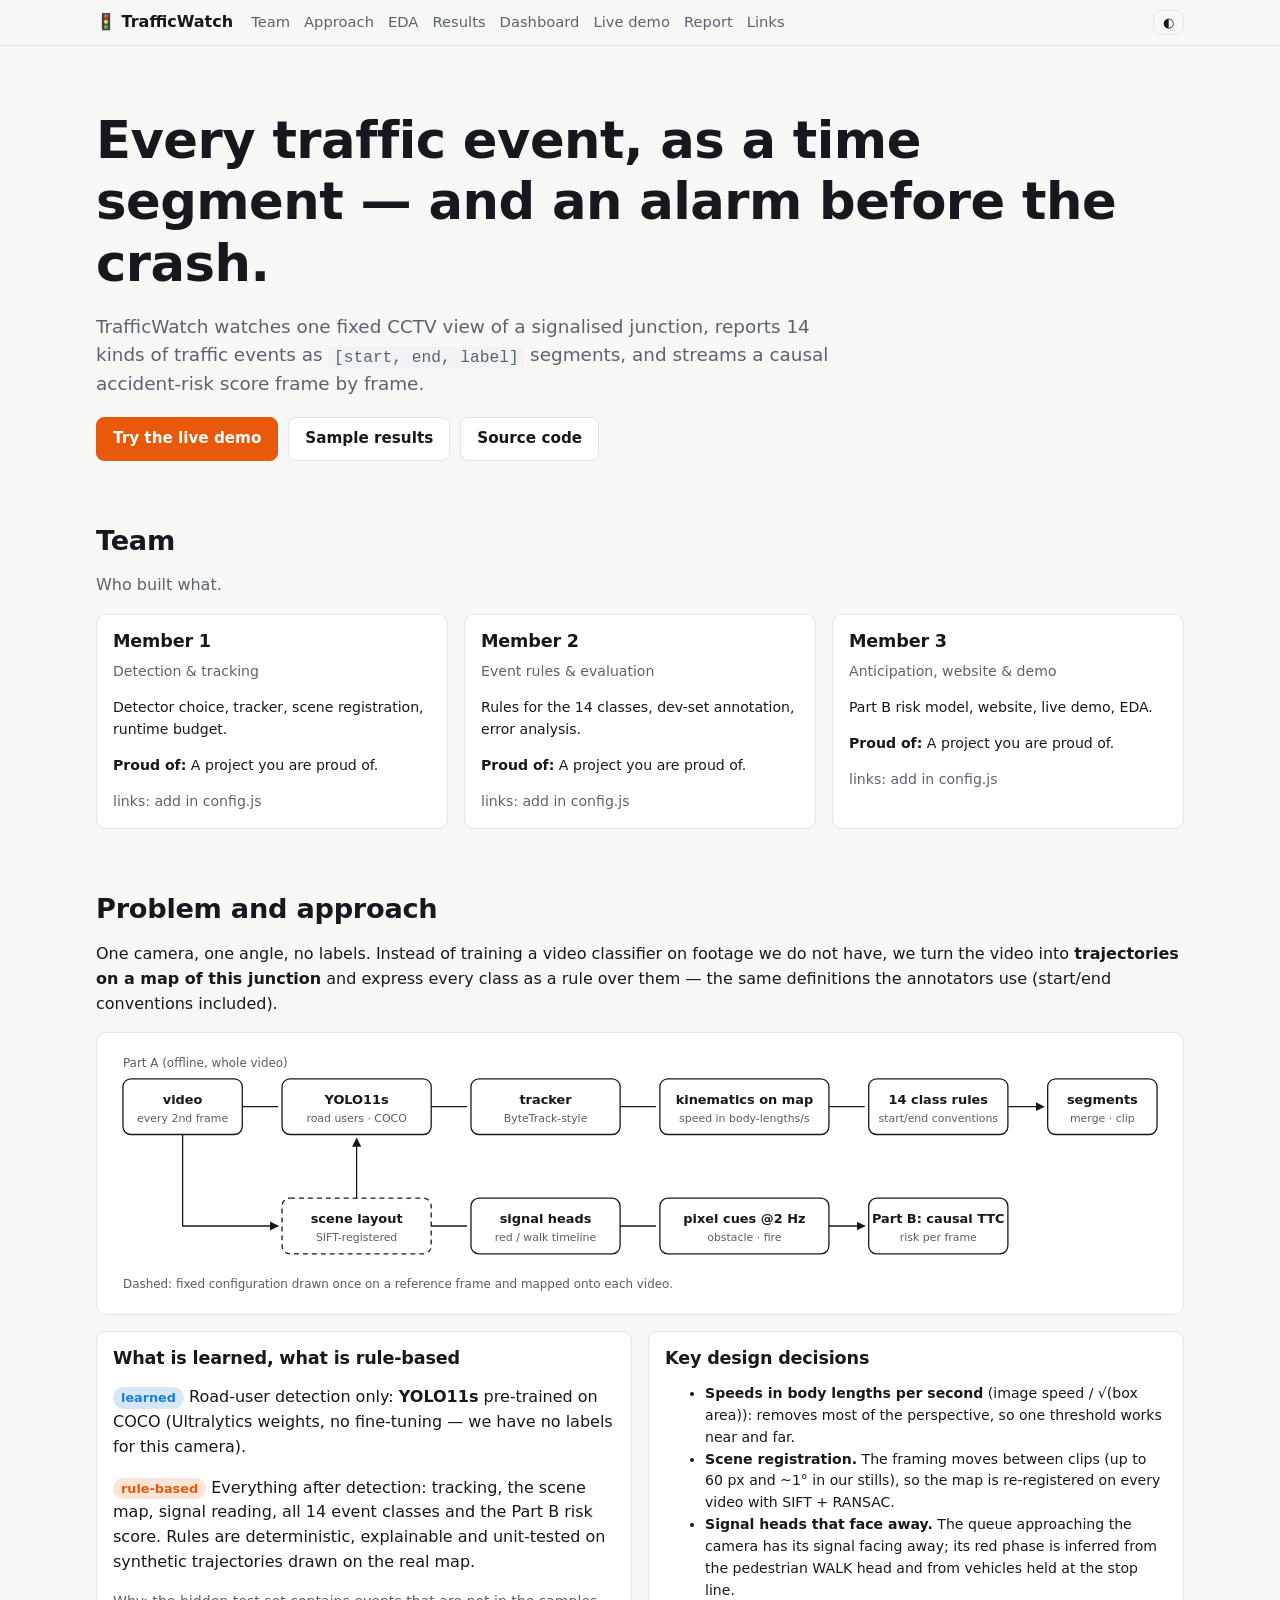
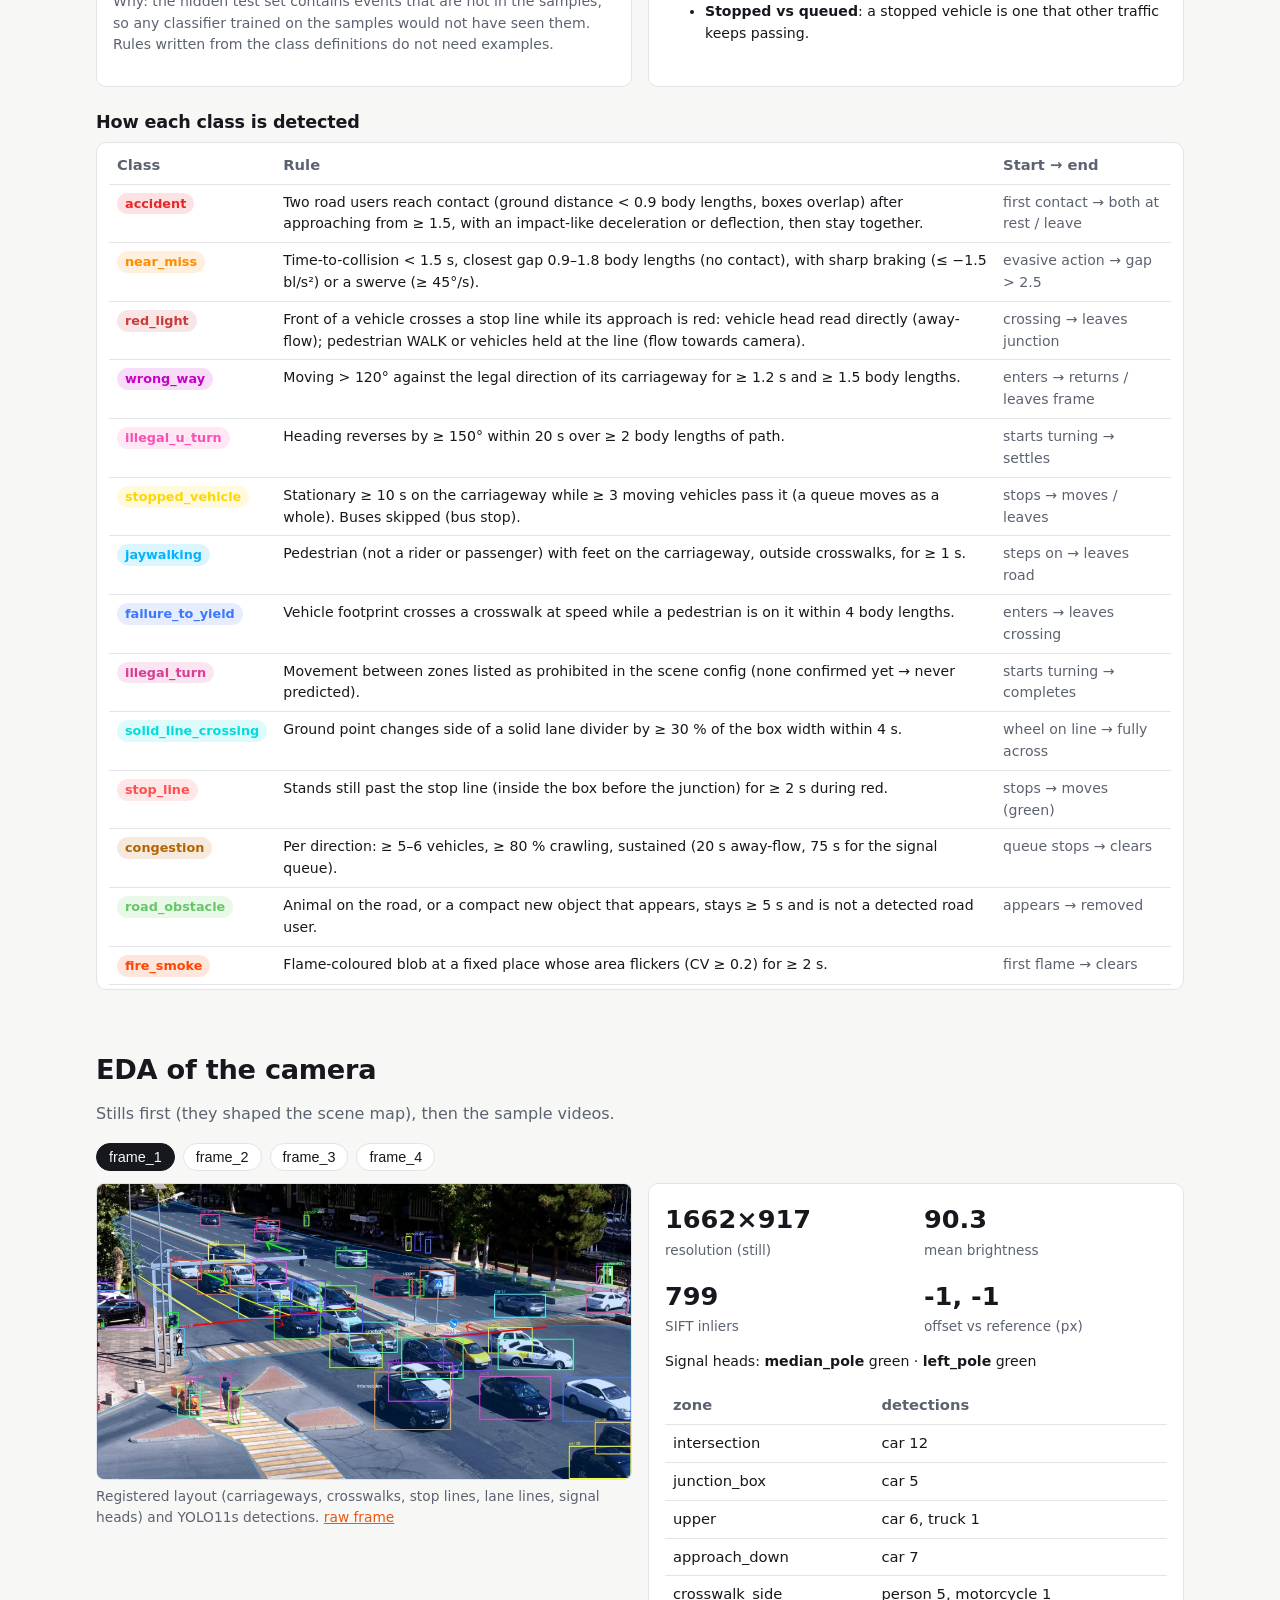
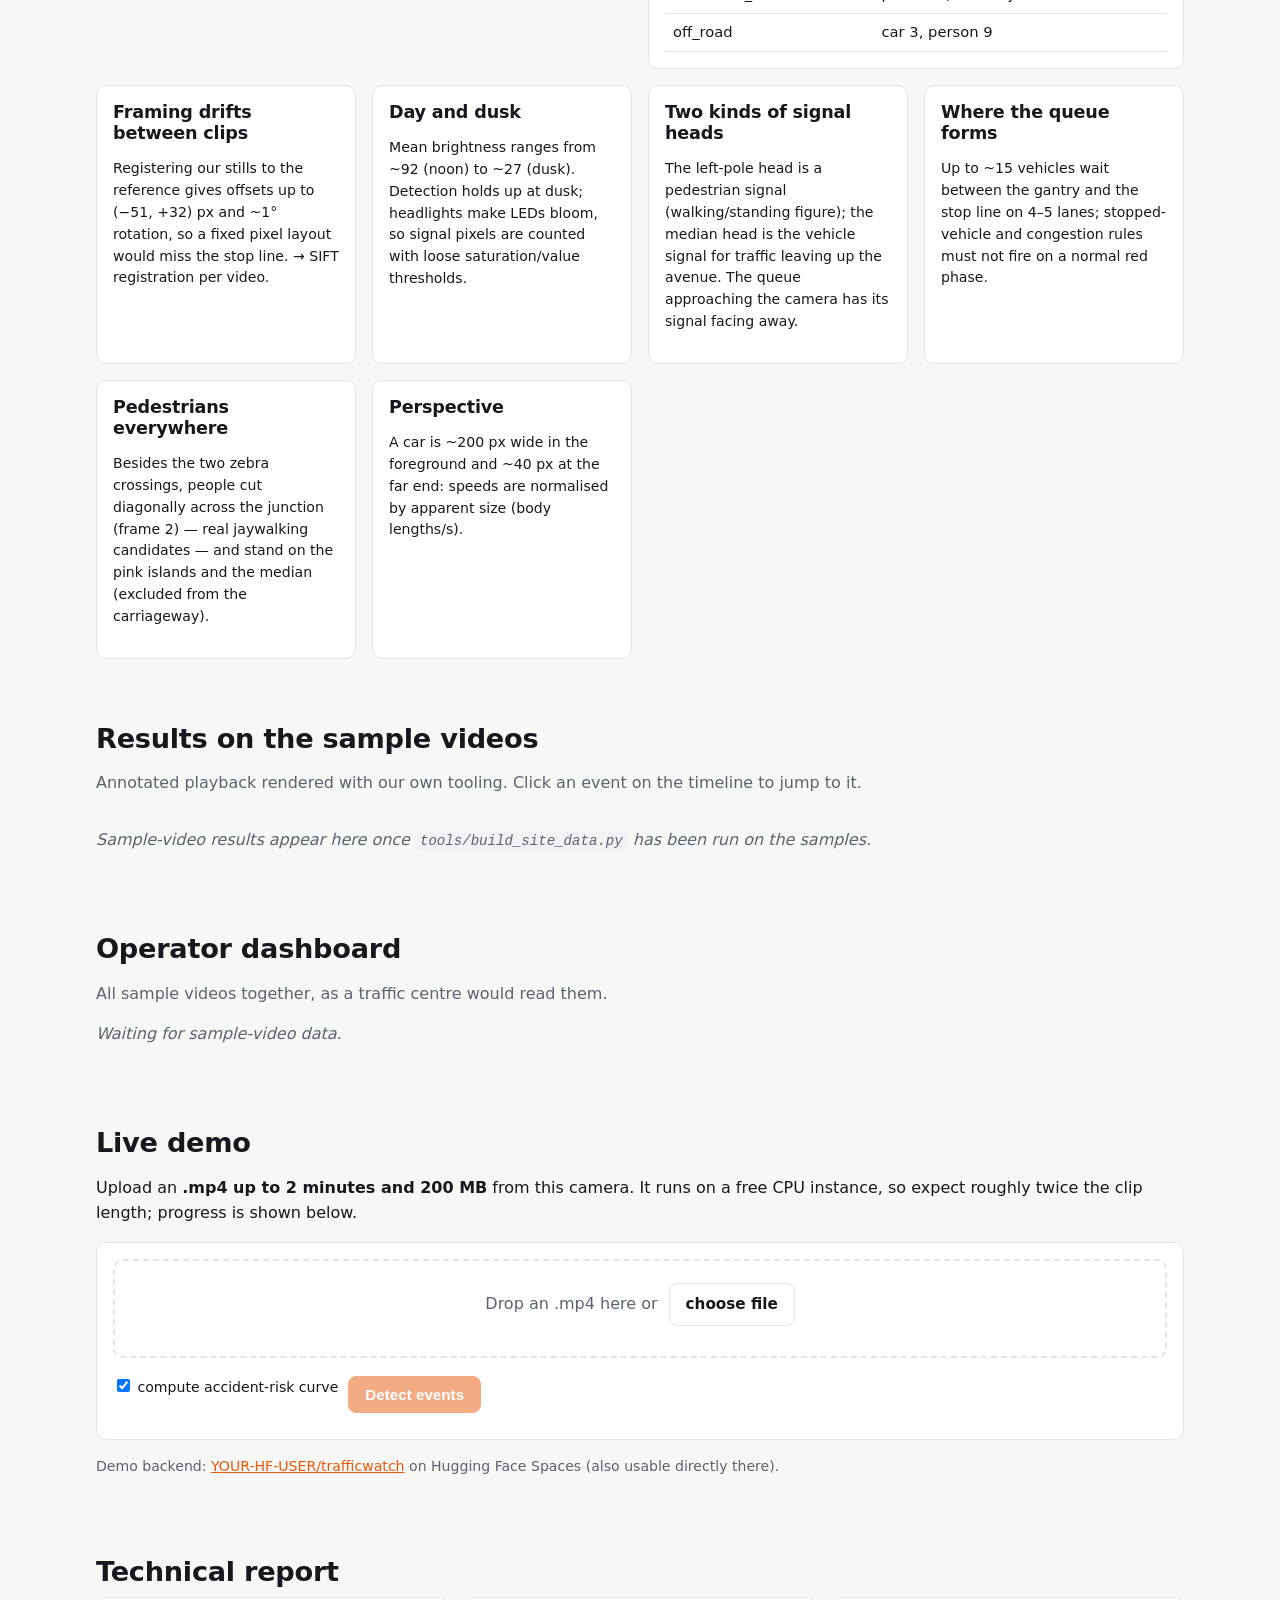
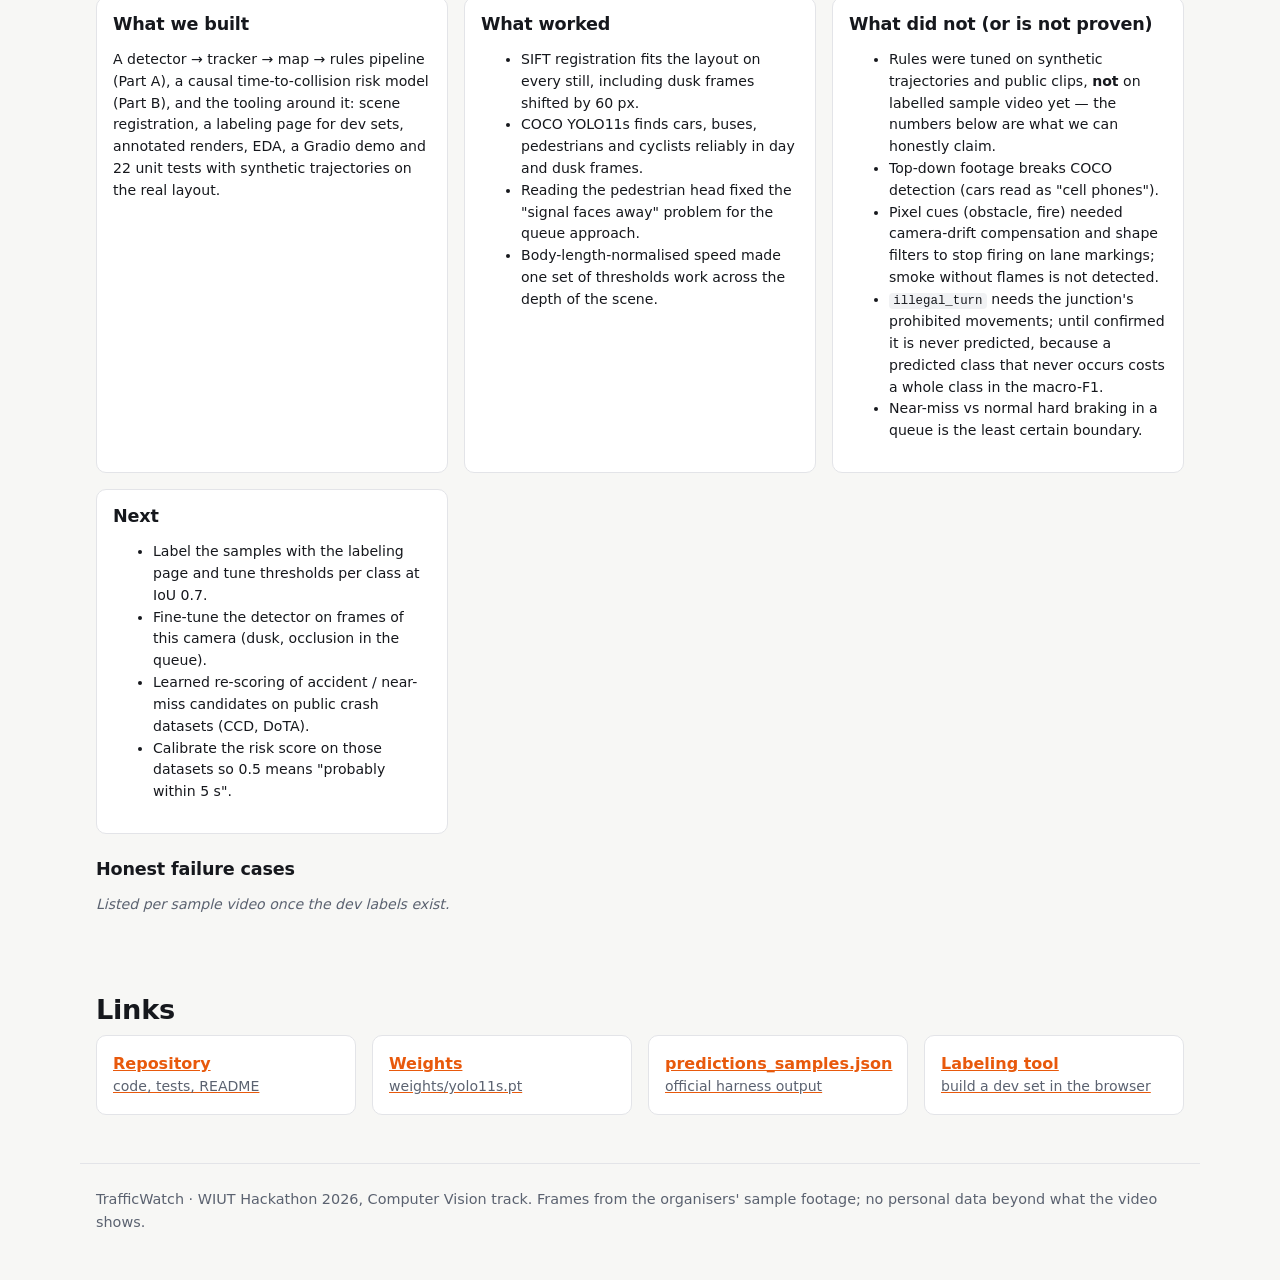
==== website/index.html @ 7aeacb3c "Team website, labeling tool, CI, README and CPU runtime profile Static site (GitHub Pages) with appr" ====
<!doctype html>
<html lang="en">
<head>
<meta charset="utf-8">
<meta name="viewport" content="width=device-width, initial-scale=1">
<title>TrafficWatch</title>
<meta name="description" content="Traffic event detection and accident anticipation from a fixed road camera — WIUT Hackathon 2026, CV track.">
<link rel="icon" href="data:image/svg+xml,<svg xmlns='http://www.w3.org/2000/svg' viewBox='0 0 32 32'><rect x='10' y='2' width='12' height='28' rx='4' fill='%23222'/><circle cx='16' cy='9' r='3.2' fill='%23e03131'/><circle cx='16' cy='16' r='3.2' fill='%23f59f00'/><circle cx='16' cy='23' r='3.2' fill='%232b8a3e'/></svg>">
<link rel="stylesheet" href="assets/style.css">
<script src="config.js"></script>
</head>
<body>
<nav class="top"><div class="inner">
  <a class="brand" href="#top">🚦 TrafficWatch</a>
  <div class="links">
    <a href="#team">Team</a><a href="#approach">Approach</a><a href="#eda">EDA</a><a href="#results">Results</a>
    <a href="#dashboard">Dashboard</a><a href="#demo">Live demo</a><a href="#report">Report</a><a href="#links">Links</a>
  </div>
  <button id="theme" title="Toggle theme" aria-label="Toggle theme">◐</button>
</div></nav>

<section class="hero" id="top">
  <h1>Every traffic event, as a time segment — and an alarm before the crash.</h1>
  <p class="lead">TrafficWatch watches one fixed CCTV view of a signalised junction, reports 14 kinds of traffic
    events as <code>[start, end, label]</code> segments, and streams a causal accident-risk score frame by frame.</p>
  <div class="btns">
    <a class="btn primary" href="#demo">Try the live demo</a>
    <a class="btn" href="#results">Sample results</a>
    <a class="btn" id="repo-link" href="#">Source code</a>
  </div>
</section>

<section id="team">
  <h2>Team</h2>
  <p class="muted">Who built what.</p>
  <div class="grid g3" id="team-cards"></div>
</section>

<section id="approach">
  <h2>Problem and approach</h2>
  <p>One camera, one angle, no labels. Instead of training a video classifier on footage we do not have, we
    turn the video into <b>trajectories on a map of this junction</b> and express every class as a rule over them —
    the same definitions the annotators use (start/end conventions included).</p>

  <div class="card" style="margin-top:14px">
    <svg viewBox="0 0 1060 250" role="img" aria-label="Pipeline diagram" style="width:100%;height:auto">
      <defs><marker id="ar" viewBox="0 0 10 10" refX="9" refY="5" markerWidth="7" markerHeight="7" orient="auto-start-reverse"><path d="M0,0L10,5L0,10z" fill="currentColor"/></marker></defs>
      <g font-family="system-ui, sans-serif" font-size="13" fill="currentColor">
        <g stroke="currentColor" stroke-width="1.3" fill="none">
          <rect x="10" y="30" width="120" height="56" rx="8"/><rect x="170" y="30" width="150" height="56" rx="8"/>
          <rect x="360" y="30" width="150" height="56" rx="8"/><rect x="550" y="30" width="170" height="56" rx="8"/>
          <rect x="760" y="30" width="140" height="56" rx="8"/><rect x="940" y="30" width="110" height="56" rx="8"/>
          <rect x="170" y="150" width="150" height="56" rx="8" stroke-dasharray="5 4"/>
          <rect x="360" y="150" width="150" height="56" rx="8"/><rect x="550" y="150" width="170" height="56" rx="8"/>
          <rect x="760" y="150" width="140" height="56" rx="8"/>
          <path d="M130 58H166M320 58H356M510 58H546M720 58H756M900 58H936" marker-end="url(#ar)"/>
          <path d="M245 150V90" marker-end="url(#ar)"/>
          <path d="M320 178H356M510 178H546M720 178H756" marker-end="url(#ar)"/>
          <path d="M70 86V178H166" marker-end="url(#ar)"/>
        </g>
        <text x="70" y="55" text-anchor="middle" font-weight="600">video</text><text x="70" y="73" text-anchor="middle" font-size="11" opacity=".7">every 2nd frame</text>
        <text x="245" y="55" text-anchor="middle" font-weight="600">YOLO11s</text><text x="245" y="73" text-anchor="middle" font-size="11" opacity=".7">road users · COCO</text>
        <text x="435" y="55" text-anchor="middle" font-weight="600">tracker</text><text x="435" y="73" text-anchor="middle" font-size="11" opacity=".7">ByteTrack-style</text>
        <text x="635" y="55" text-anchor="middle" font-weight="600">kinematics on map</text><text x="635" y="73" text-anchor="middle" font-size="11" opacity=".7">speed in body-lengths/s</text>
        <text x="830" y="55" text-anchor="middle" font-weight="600">14 class rules</text><text x="830" y="73" text-anchor="middle" font-size="11" opacity=".7">start/end conventions</text>
        <text x="995" y="55" text-anchor="middle" font-weight="600">segments</text><text x="995" y="73" text-anchor="middle" font-size="11" opacity=".7">merge · clip</text>
        <text x="245" y="175" text-anchor="middle" font-weight="600">scene layout</text><text x="245" y="193" text-anchor="middle" font-size="11" opacity=".7">SIFT-registered</text>
        <text x="435" y="175" text-anchor="middle" font-weight="600">signal heads</text><text x="435" y="193" text-anchor="middle" font-size="11" opacity=".7">red / walk timeline</text>
        <text x="635" y="175" text-anchor="middle" font-weight="600">pixel cues @2 Hz</text><text x="635" y="193" text-anchor="middle" font-size="11" opacity=".7">obstacle · fire</text>
        <text x="830" y="175" text-anchor="middle" font-weight="600">Part B: causal TTC</text><text x="830" y="193" text-anchor="middle" font-size="11" opacity=".7">risk per frame</text>
        <text x="10" y="18" font-size="12" opacity=".7">Part A (offline, whole video)</text>
        <text x="10" y="240" font-size="12" opacity=".7">Dashed: fixed configuration drawn once on a reference frame and mapped onto each video.</text>
      </g>
    </svg>
  </div>

  <div class="grid g2" style="margin-top:16px">
    <div class="card">
      <h3>What is learned, what is rule-based</h3>
      <p><span class="pill learned">learned</span> Road-user detection only: <b>YOLO11s</b> pre-trained on COCO
        (Ultralytics weights, no fine-tuning — we have no labels for this camera).</p>
      <p><span class="pill rule">rule-based</span> Everything after detection: tracking, the scene map, signal
        reading, all 14 event classes and the Part B risk score. Rules are deterministic, explainable and unit-tested
        on synthetic trajectories drawn on the real map.</p>
      <p class="small muted">Why: the hidden test set contains events that are not in the samples, so any
        classifier trained on the samples would not have seen them. Rules written from the class definitions do not
        need examples.</p>
    </div>
    <div class="card">
      <h3>Key design decisions</h3>
      <ul class="small">
        <li><b>Speeds in body lengths per second</b> (image speed / √(box area)): removes most of the perspective, so one
          threshold works near and far.</li>
        <li><b>Scene registration.</b> The framing moves between clips (up to 60 px and ~1° in our stills), so the
          map is re-registered on every video with SIFT + RANSAC.</li>
        <li><b>Signal heads that face away.</b> The queue approaching the camera has its signal facing away; its red
          phase is inferred from the pedestrian WALK head and from vehicles held at the stop line.</li>
        <li><b>Stopped vs queued</b>: a stopped vehicle is one that other traffic keeps passing.</li>
      </ul>
    </div>
  </div>

  <h3>How each class is detected</h3>
  <div class="table-wrap card" style="padding:4px 12px"><table id="class-table"><thead><tr><th>Class</th><th>Rule</th><th>Start → end</th></tr></thead><tbody></tbody></table></div>
</section>

<section id="eda">
  <h2>EDA of the camera</h2>
  <p class="muted">Stills first (they shaped the scene map), then the sample videos.</p>
  <div class="tabs" id="frame-tabs"></div>
  <div class="grid g2">
    <div class="figure" id="frame-figure"></div>
    <div class="card" id="frame-stats"></div>
  </div>
  <div class="grid g3" style="margin-top:16px" id="eda-findings"></div>
  <div id="video-eda"></div>
</section>

<section id="results">
  <h2>Results on the sample videos</h2>
  <p class="muted">Annotated playback rendered with our own tooling. Click an event on the timeline to jump to it.</p>
  <div class="tabs" id="video-tabs"></div>
  <div id="video-panel"><p class="pending">Sample-video results appear here once <code>tools/build_site_data.py</code> has been run on the samples.</p></div>
</section>

<section id="dashboard">
  <h2>Operator dashboard</h2>
  <p class="muted">All sample videos together, as a traffic centre would read them.</p>
  <div id="dash"><p class="pending">Waiting for sample-video data.</p></div>
</section>

<section id="demo">
  <h2>Live demo</h2>
  <p>Upload an <b>.mp4 up to 2 minutes and 200 MB</b> from this camera. It runs on a free CPU instance, so
    expect roughly twice the clip length; progress is shown below.</p>
  <div class="card">
    <div class="drop" id="drop">Drop an .mp4 here or <label class="btn" style="margin-left:6px">choose file<input type="file" id="file" accept="video/mp4" hidden></label>
      <div class="small" id="file-name" style="margin-top:8px"></div></div>
    <div class="btns"><label class="small"><input type="checkbox" id="with-risk" checked> compute accident-risk curve</label>
      <button class="btn primary" id="run" disabled>Detect events</button></div>
    <div id="demo-status" class="small muted" style="margin-top:10px"></div>
    <progress id="demo-progress" max="1" value="0" hidden></progress>
  </div>
  <div id="demo-out" style="margin-top:16px"></div>
  <p class="small muted" id="demo-fallback"></p>
</section>

<section id="report">
  <h2>Technical report</h2>
  <div class="grid g2">
    <div class="card"><h3>What we built</h3>
      <p class="small">A detector → tracker → map → rules pipeline (Part A), a causal time-to-collision risk model
        (Part B), and the tooling around it: scene registration, a labeling page for dev sets, annotated renders, EDA,
        a Gradio demo and 22 unit tests with synthetic trajectories on the real layout.</p></div>
    <div class="card"><h3>What worked</h3>
      <ul class="small">
        <li>SIFT registration fits the layout on every still, including dusk frames shifted by 60 px.</li>
        <li>COCO YOLO11s finds cars, buses, pedestrians and cyclists reliably in day and dusk frames.</li>
        <li>Reading the pedestrian head fixed the "signal faces away" problem for the queue approach.</li>
        <li>Body-length-normalised speed made one set of thresholds work across the depth of the scene.</li>
      </ul></div>
    <div class="card"><h3>What did not (or is not proven)</h3>
      <ul class="small">
        <li>Rules were tuned on synthetic trajectories and public clips, <b>not</b> on labelled sample video yet — the
          numbers below are what we can honestly claim.</li>
        <li>Top-down footage breaks COCO detection (cars read as "cell phones").</li>
        <li>Pixel cues (obstacle, fire) needed camera-drift compensation and shape filters to stop firing on lane
          markings; smoke without flames is not detected.</li>
        <li><code>illegal_turn</code> needs the junction's prohibited movements; until confirmed it is never predicted,
          because a predicted class that never occurs costs a whole class in the macro-F1.</li>
        <li>Near-miss vs normal hard braking in a queue is the least certain boundary.</li>
      </ul></div>
    <div class="card"><h3>Next</h3>
      <ul class="small">
        <li>Label the samples with the labeling page and tune thresholds per class at IoU 0.7.</li>
        <li>Fine-tune the detector on frames of this camera (dusk, occlusion in the queue).</li>
        <li>Learned re-scoring of accident / near-miss candidates on public crash datasets (CCD, DoTA).</li>
        <li>Calibrate the risk score on those datasets so 0.5 means "probably within 5 s".</li>
      </ul></div>
  </div>
  <h3>Honest failure cases</h3>
  <div id="failures" class="small"><p class="pending">Listed per sample video once the dev labels exist.</p></div>
</section>

<section id="links">
  <h2>Links</h2>
  <div class="grid g4">
    <a class="card" id="l-repo" href="#"><b>Repository</b><div class="small muted">code, tests, README</div></a>
    <a class="card" id="l-weights" href="#"><b>Weights</b><div class="small muted">weights/yolo11s.pt</div></a>
    <a class="card" id="l-pred" href="#"><b>predictions_samples.json</b><div class="small muted">official harness output</div></a>
    <a class="card" href="labeler.html"><b>Labeling tool</b><div class="small muted">build a dev set in the browser</div></a>
  </div>
</section>

<footer>TrafficWatch · WIUT Hackathon 2026, Computer Vision track. Frames from the organisers' sample footage; no personal data beyond what the video shows.</footer>

<script src="assets/tw.js"></script>
<script src="assets/app.js"></script>
<script type="module" src="assets/demo.js"></script>
</body>
</html>
---- website/assets/style.css ----
:root {
  --bg: #f7f7f5;
  --panel: #ffffff;
  --ink: #16181d;
  --muted: #5b6270;
  --line: #e3e4e8;
  --accent: #e8590c;
  --accent-ink: #ffffff;
  --ok: #2b8a3e;
  --warn: #e67700;
  --bad: #c92a2a;
  --code: #f1f2f4;
  --radius: 10px;
  --maxw: 1120px;
  color-scheme: light;
}
@media (prefers-color-scheme: dark) {
  :root:not([data-theme="light"]) {
    --bg: #0f1115; --panel: #171a21; --ink: #e8eaef; --muted: #9aa2b1; --line: #272b35;
    --code: #1f232c; color-scheme: dark;
  }
}
:root[data-theme="dark"] {
  --bg: #0f1115; --panel: #171a21; --ink: #e8eaef; --muted: #9aa2b1; --line: #272b35;
  --code: #1f232c; color-scheme: dark;
}

* { box-sizing: border-box; }
html { scroll-behavior: smooth; scroll-padding-top: 64px; }
body {
  margin: 0; background: var(--bg); color: var(--ink);
  font: 16px/1.55 "Inter", system-ui, -apple-system, "Segoe UI", sans-serif;
  -webkit-font-smoothing: antialiased; overflow-x: hidden;
}
img, video, svg { max-width: 100%; display: block; }
a { color: var(--accent); }
code, pre { font-family: "JetBrains Mono", ui-monospace, SFMono-Regular, Menlo, monospace; font-size: 0.88em; }
code { background: var(--code); padding: 0.1em 0.35em; border-radius: 4px; }
pre { background: var(--code); padding: 12px 14px; border-radius: 8px; overflow-x: auto; }
h1, h2, h3 { line-height: 1.2; letter-spacing: -0.01em; }
h2 { font-size: 1.7rem; margin: 0 0 0.3em; }
h3 { font-size: 1.1rem; margin: 1.4em 0 0.5em; }
.muted { color: var(--muted); }
.small { font-size: 0.88rem; }

/* nav */
nav.top {
  position: sticky; top: 0; z-index: 10; background: color-mix(in srgb, var(--bg) 88%, transparent);
  backdrop-filter: blur(8px); border-bottom: 1px solid var(--line);
}
nav.top .inner { max-width: var(--maxw); margin: 0 auto; padding: 10px 16px; display: flex; gap: 18px; align-items: center; }
nav.top .brand { font-weight: 700; color: var(--ink); text-decoration: none; white-space: nowrap; }
nav.top .links { display: flex; gap: 14px; overflow-x: auto; scrollbar-width: none; }
nav.top .links a { color: var(--muted); text-decoration: none; font-size: 0.92rem; white-space: nowrap; }
nav.top .links a:hover { color: var(--ink); }
#theme { margin-left: auto; background: none; border: 1px solid var(--line); color: var(--ink); border-radius: 8px; padding: 4px 9px; cursor: pointer; }

section { max-width: var(--maxw); margin: 0 auto; padding: 56px 16px 8px; }
.hero { padding-top: 64px; }
.hero h1 { font-size: clamp(2rem, 5vw, 3.2rem); margin: 0 0 0.3em; }
.hero p.lead { font-size: 1.15rem; color: var(--muted); max-width: 760px; }
.btns { display: flex; flex-wrap: wrap; gap: 10px; margin-top: 18px; }
.btn { display: inline-block; padding: 9px 16px; border-radius: 8px; border: 1px solid var(--line); color: var(--ink); text-decoration: none; background: var(--panel); font-weight: 600; cursor: pointer; font-size: 0.95rem; }
.btn.primary { background: var(--accent); border-color: var(--accent); color: var(--accent-ink); }
.btn:disabled { opacity: 0.5; cursor: not-allowed; }

.grid { display: grid; gap: 16px; }
.g2 { grid-template-columns: repeat(auto-fit, minmax(300px, 1fr)); }
.g3 { grid-template-columns: repeat(auto-fit, minmax(240px, 1fr)); }
.g4 { grid-template-columns: repeat(auto-fit, minmax(160px, 1fr)); }
.card { background: var(--panel); border: 1px solid var(--line); border-radius: var(--radius); padding: 16px; min-width: 0; }
.card h3 { margin-top: 0; }
.stat .v { font-size: 1.6rem; font-weight: 700; }
.stat .k { color: var(--muted); font-size: 0.85rem; }

table { width: 100%; border-collapse: collapse; font-size: 0.92rem; }
th, td { text-align: left; padding: 7px 8px; border-bottom: 1px solid var(--line); vertical-align: top; }
th { color: var(--muted); font-weight: 600; }
.table-wrap { overflow-x: auto; }
.pill { display: inline-block; padding: 1px 8px; border-radius: 999px; font-size: 0.8rem; font-weight: 600; }
.pill.rule { background: color-mix(in srgb, var(--accent) 16%, transparent); color: var(--accent); }
.pill.learned { background: color-mix(in srgb, #1c7ed6 18%, transparent); color: #1c7ed6; }

.figure img { border-radius: 8px; border: 1px solid var(--line); }
.figure .cap { color: var(--muted); font-size: 0.86rem; margin-top: 6px; }

/* timeline + risk */
.timeline { width: 100%; }
.timeline .row-label { fill: var(--muted); font-size: 11px; }
.timeline rect.ev { cursor: pointer; }
.timeline rect.ev:hover { opacity: 0.8; }
.timeline .axis { fill: var(--muted); font-size: 10px; }
.cursor { stroke: var(--ink); stroke-width: 1.5; }
.tabs { display: flex; gap: 8px; flex-wrap: wrap; margin-bottom: 12px; }
.tabs button { background: var(--panel); border: 1px solid var(--line); color: var(--ink); border-radius: 999px; padding: 5px 12px; cursor: pointer; font-size: 0.9rem; }
.tabs button.on { background: var(--ink); color: var(--bg); border-color: var(--ink); }
.legend { display: flex; flex-wrap: wrap; gap: 10px; font-size: 0.85rem; color: var(--muted); }
.legend i { display: inline-block; width: 10px; height: 10px; border-radius: 2px; margin-right: 5px; vertical-align: -1px; }

.drop { border: 2px dashed var(--line); border-radius: var(--radius); padding: 22px; text-align: center; color: var(--muted); }
.drop.over { border-color: var(--accent); color: var(--ink); }
progress { width: 100%; height: 10px; accent-color: var(--accent); }
.notice { border-left: 3px solid var(--warn); padding: 8px 12px; background: color-mix(in srgb, var(--warn) 9%, transparent); border-radius: 6px; }
.pending { color: var(--muted); font-style: italic; }
footer { max-width: var(--maxw); margin: 40px auto 0; padding: 24px 16px 48px; color: var(--muted); border-top: 1px solid var(--line); font-size: 0.9rem; }

@media (max-width: 640px) {
  section { padding-top: 40px; }
  h2 { font-size: 1.4rem; }
  nav.top .brand { display: none; }
}
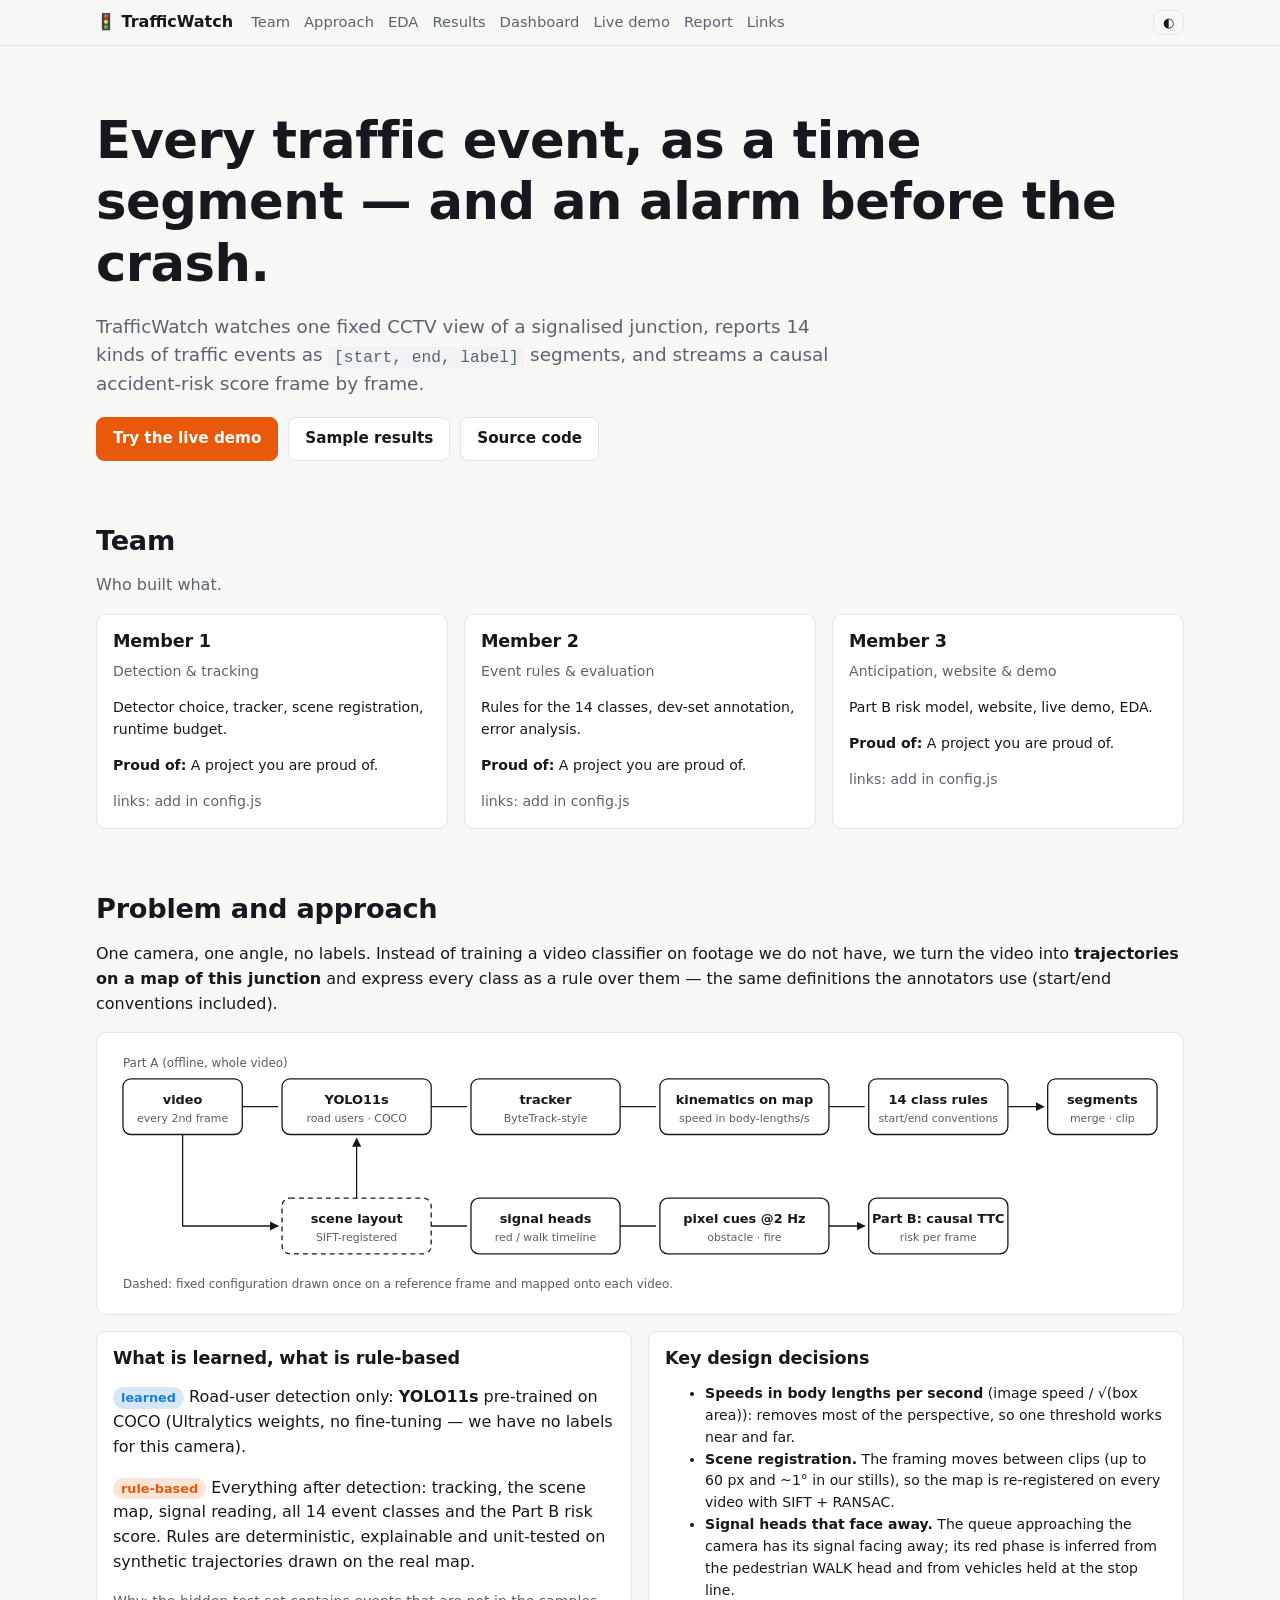
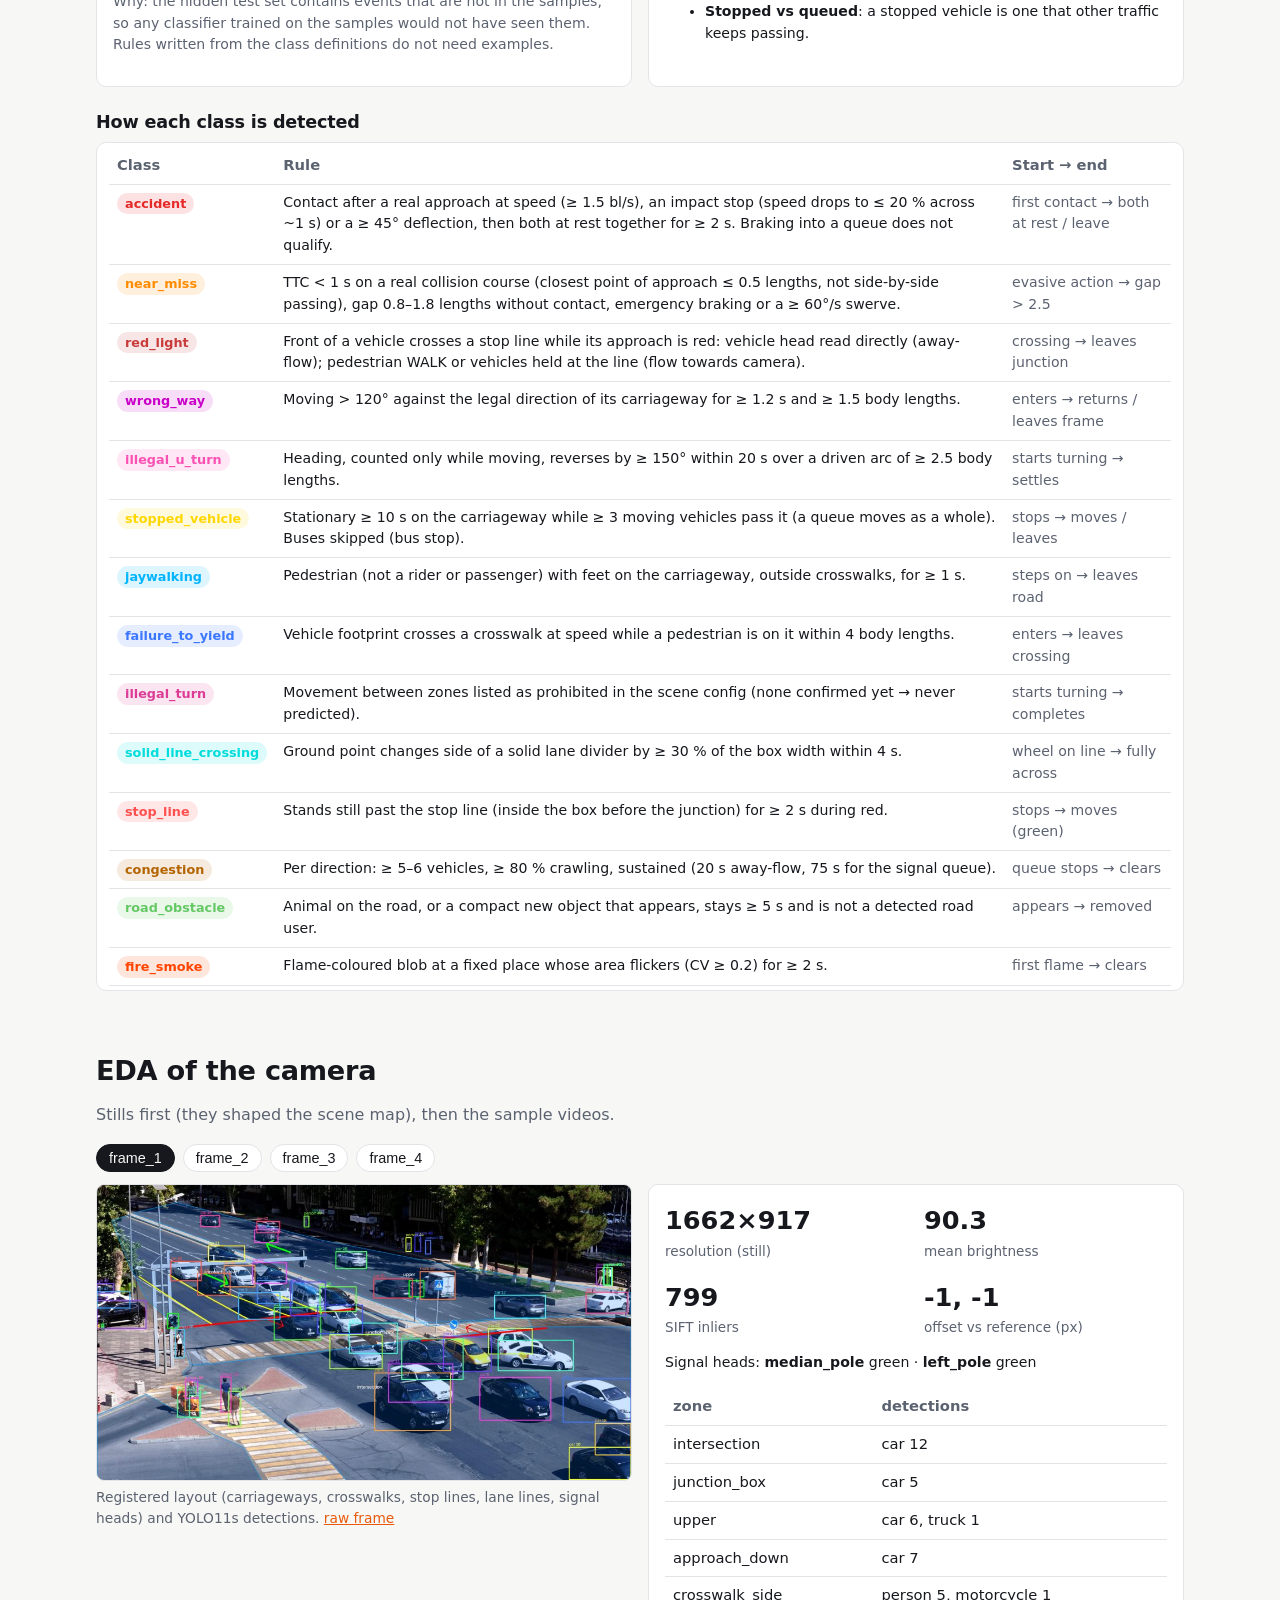
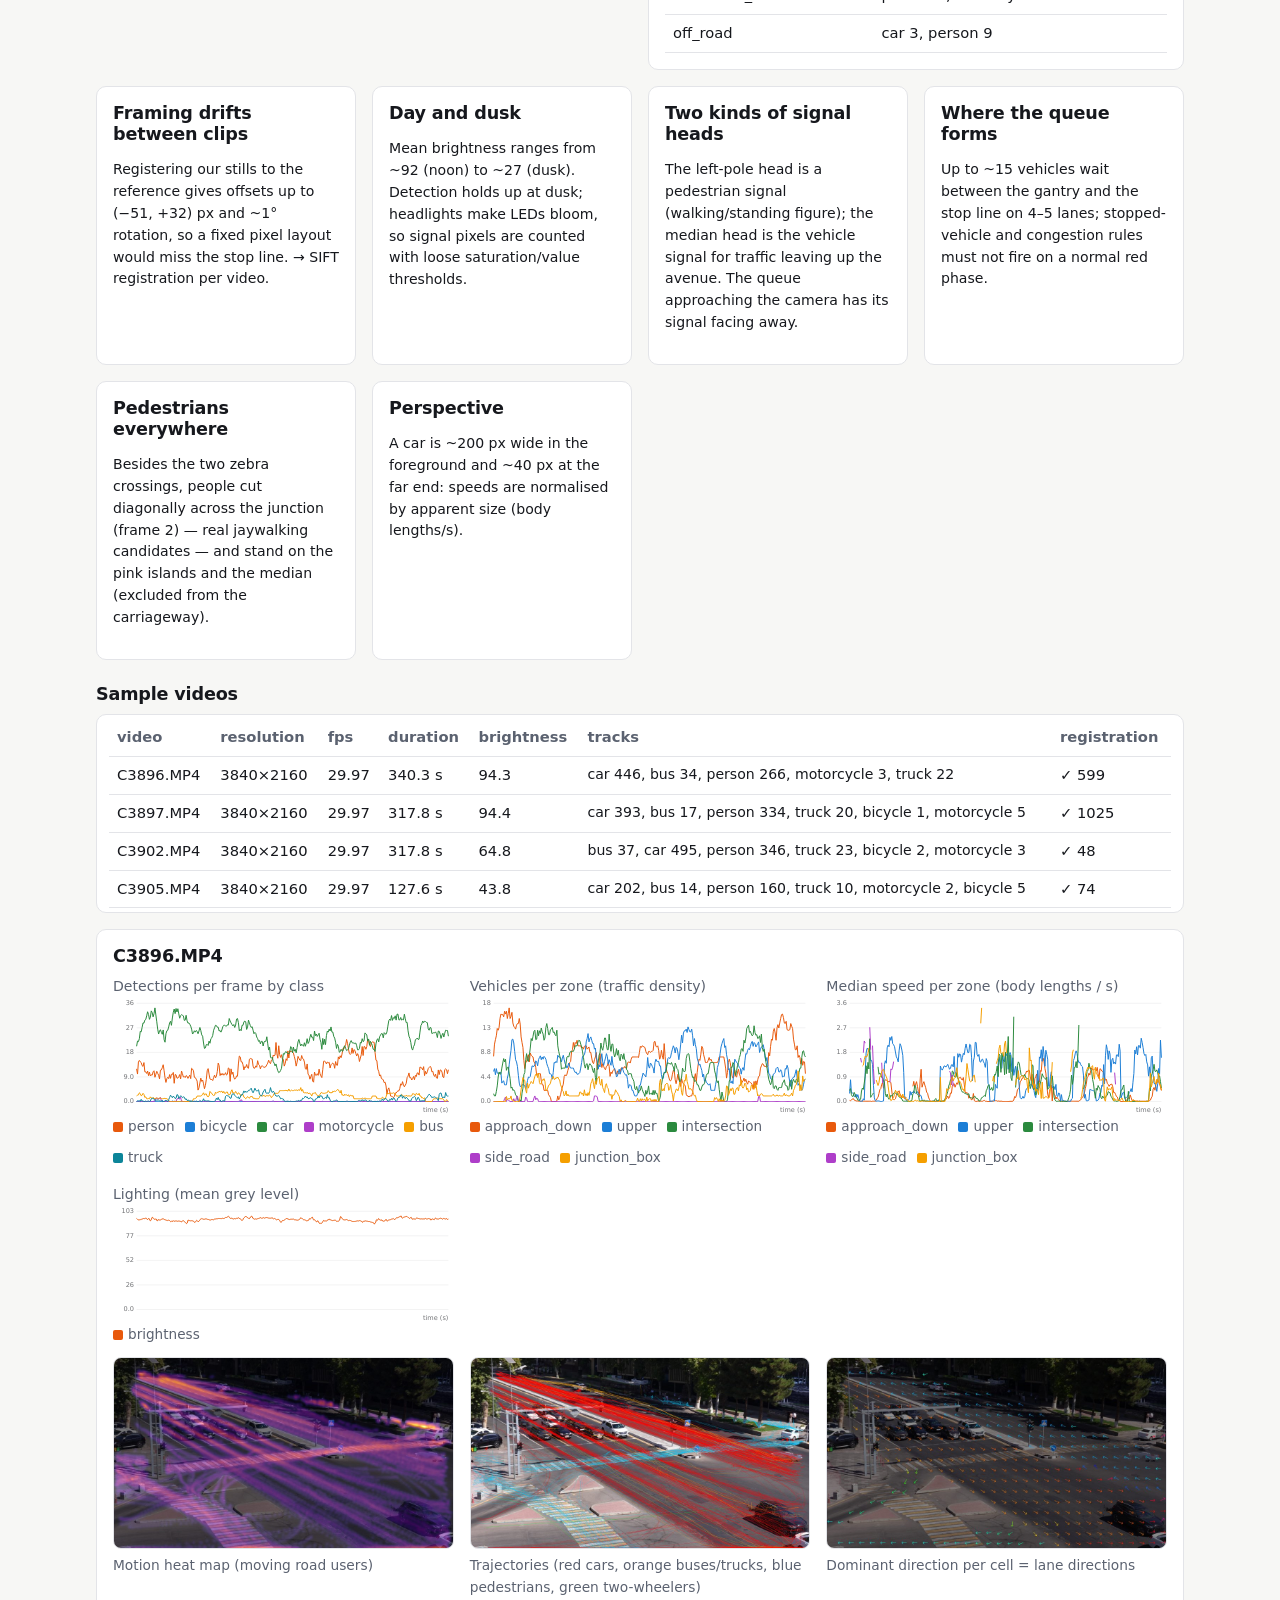
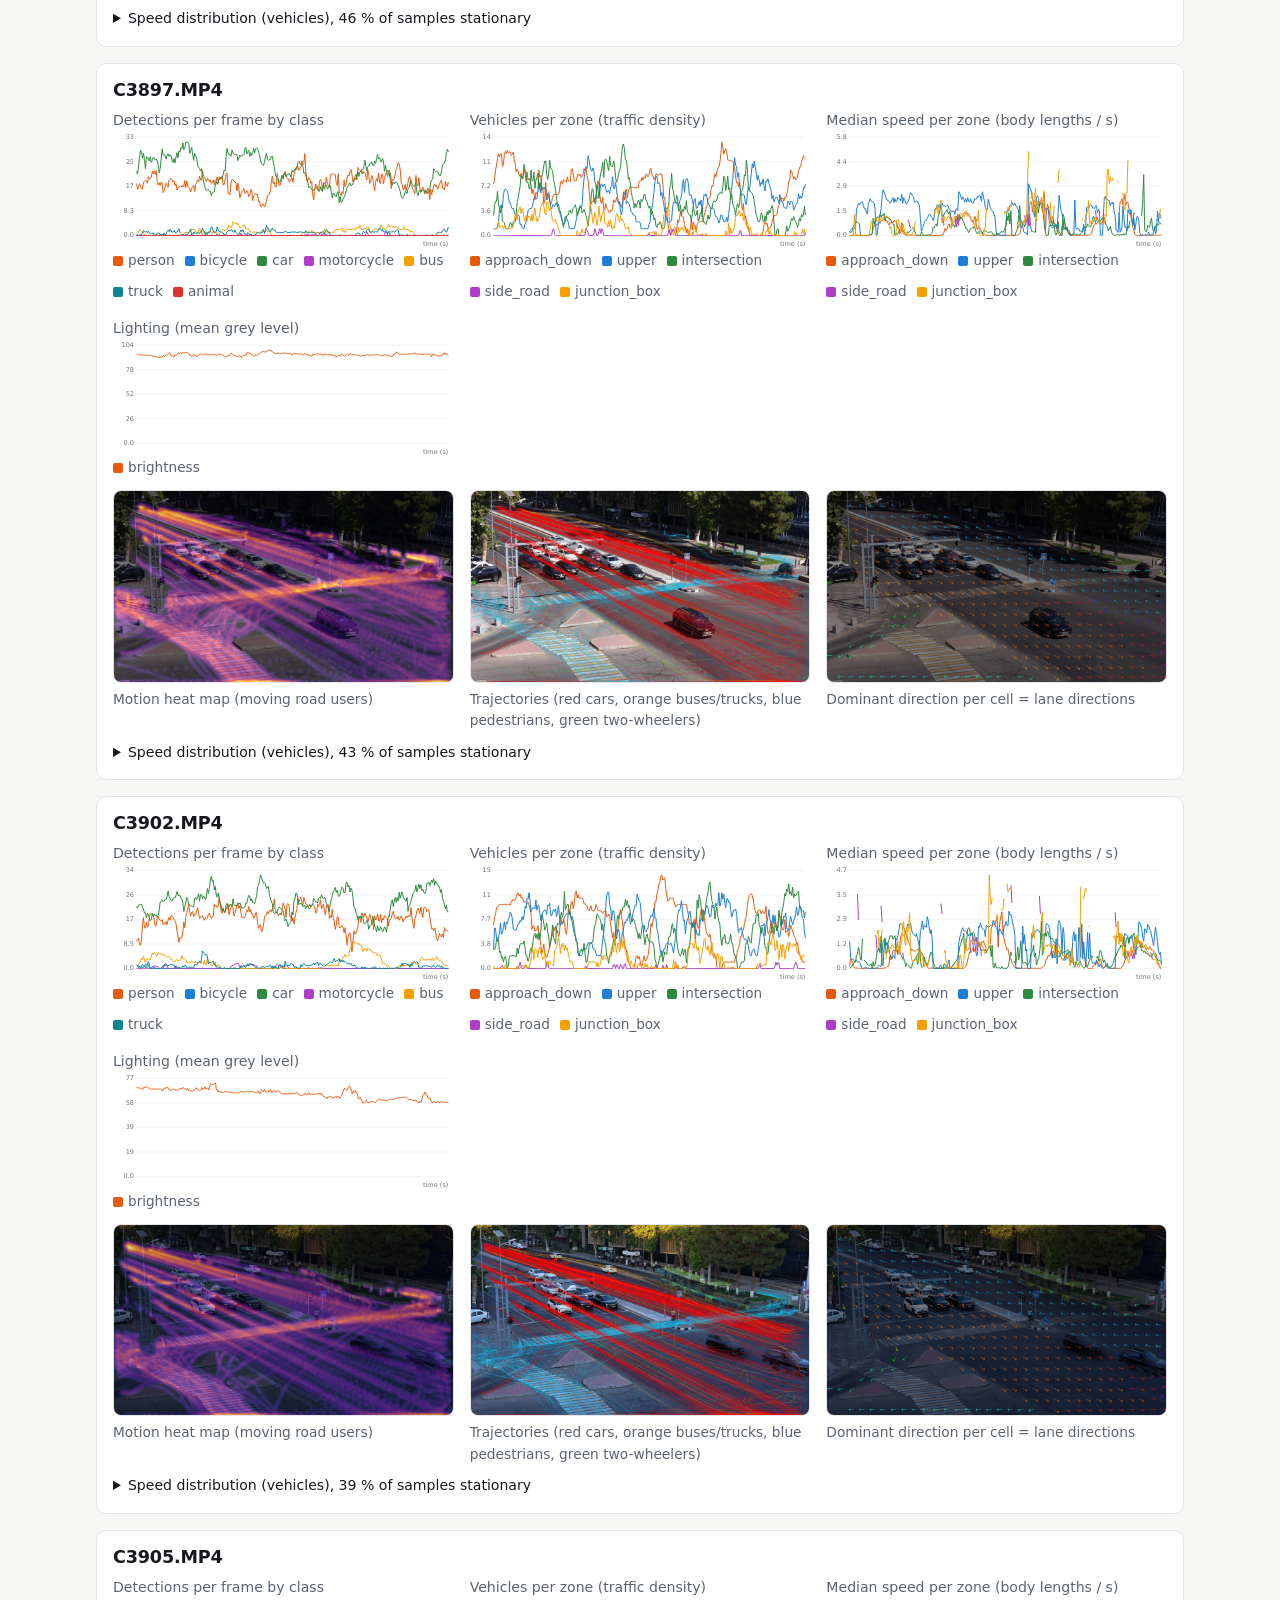
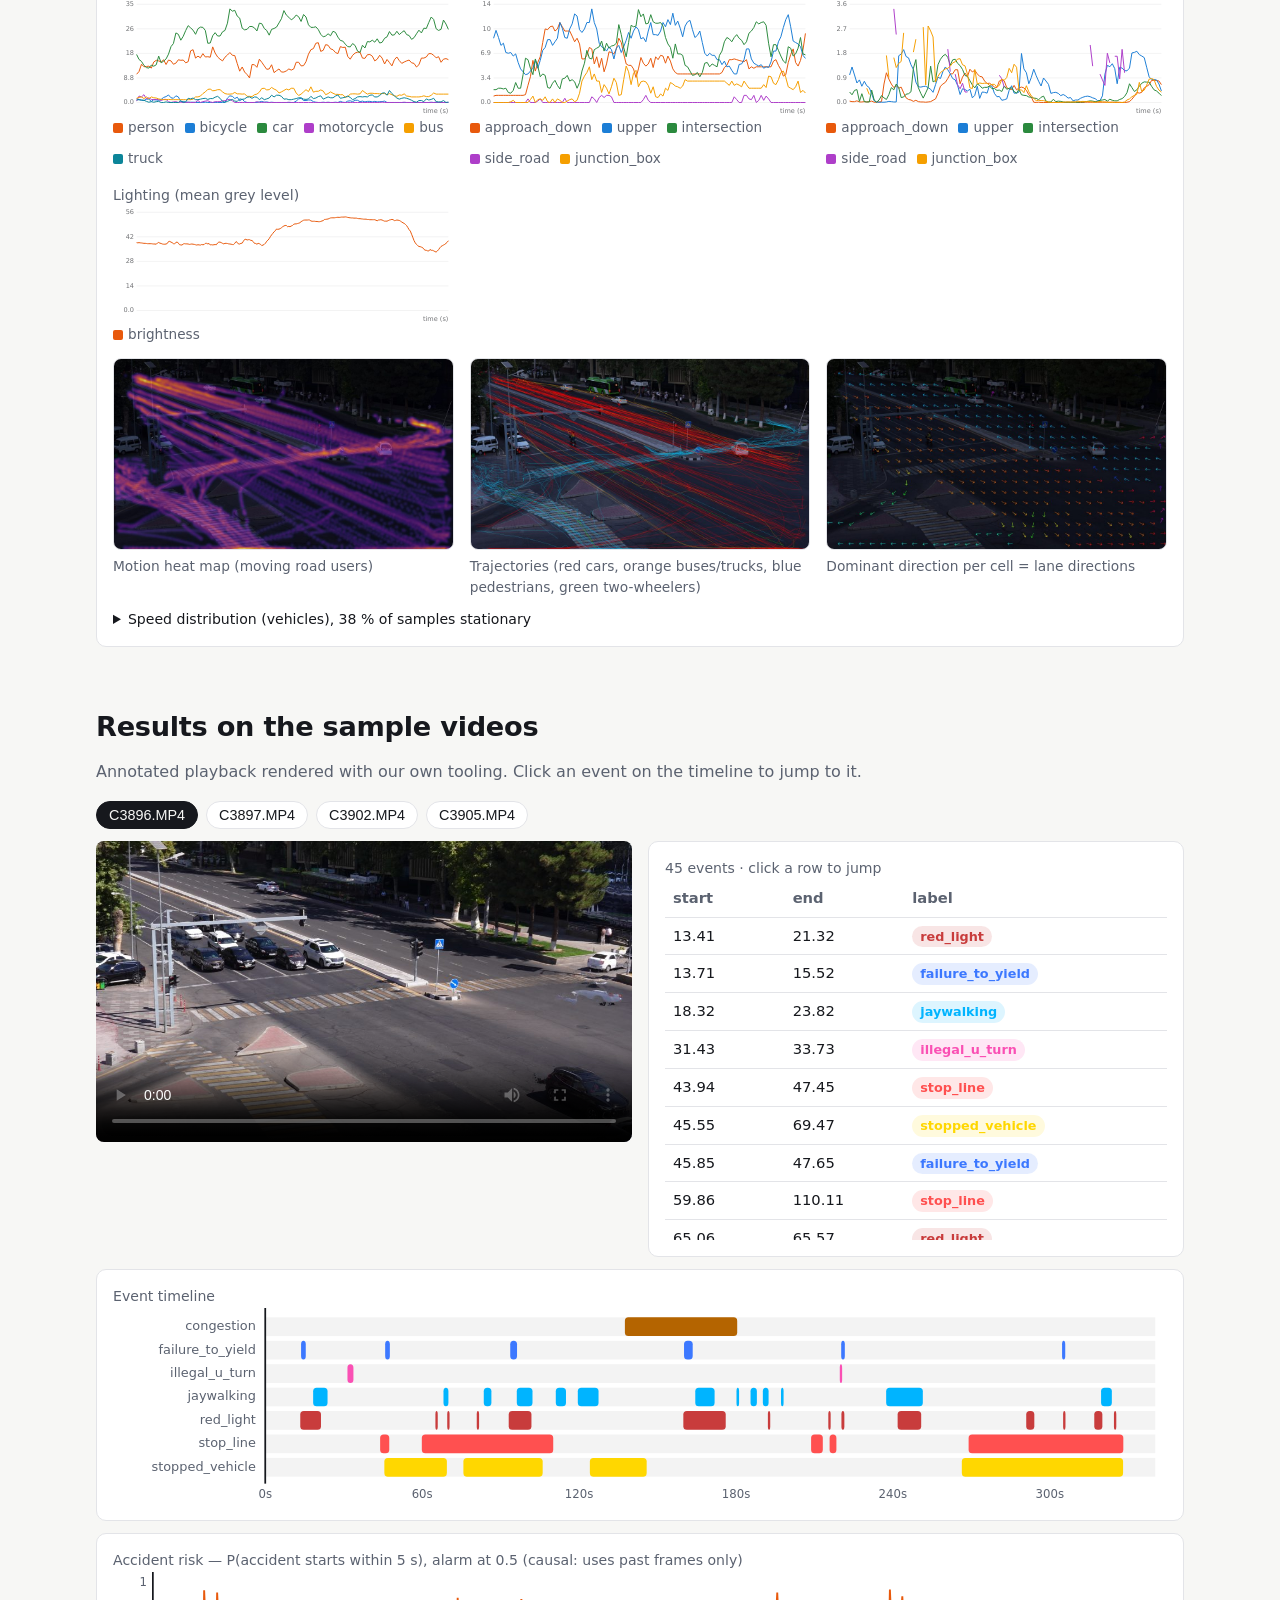
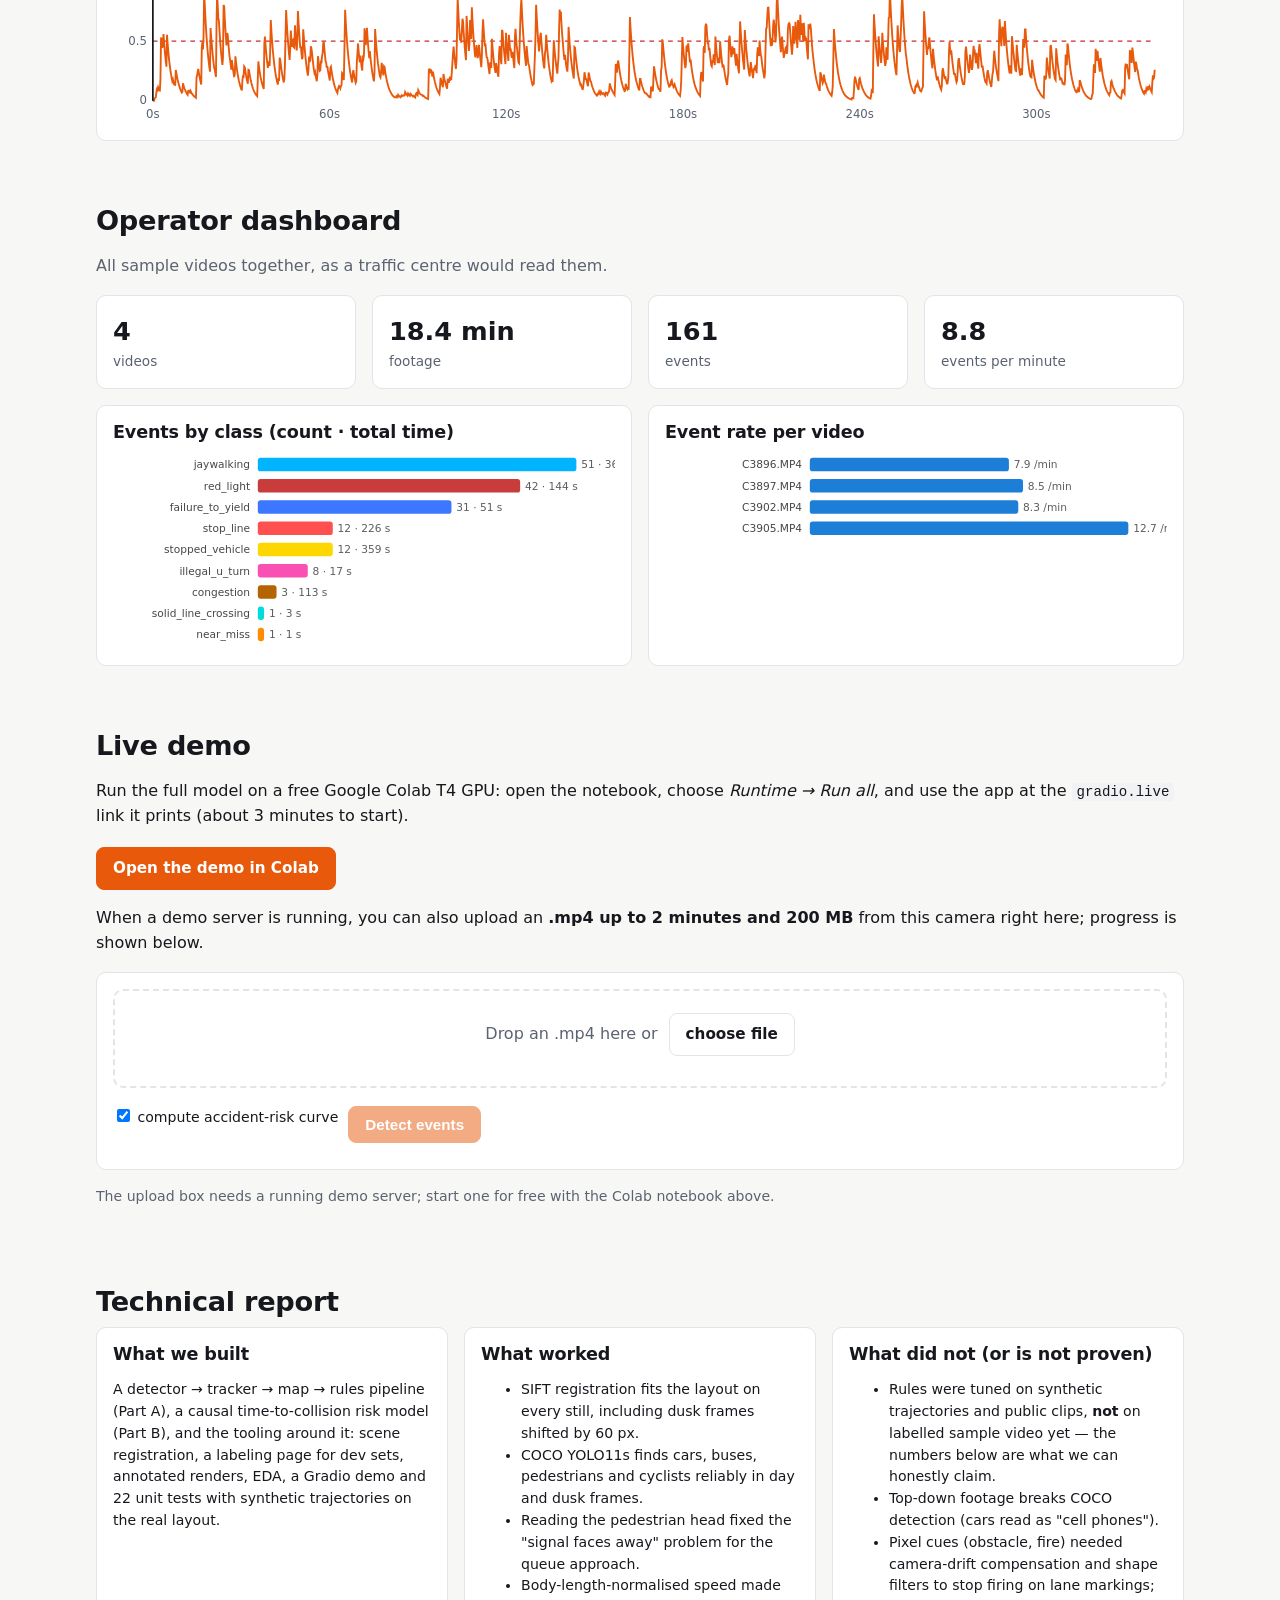
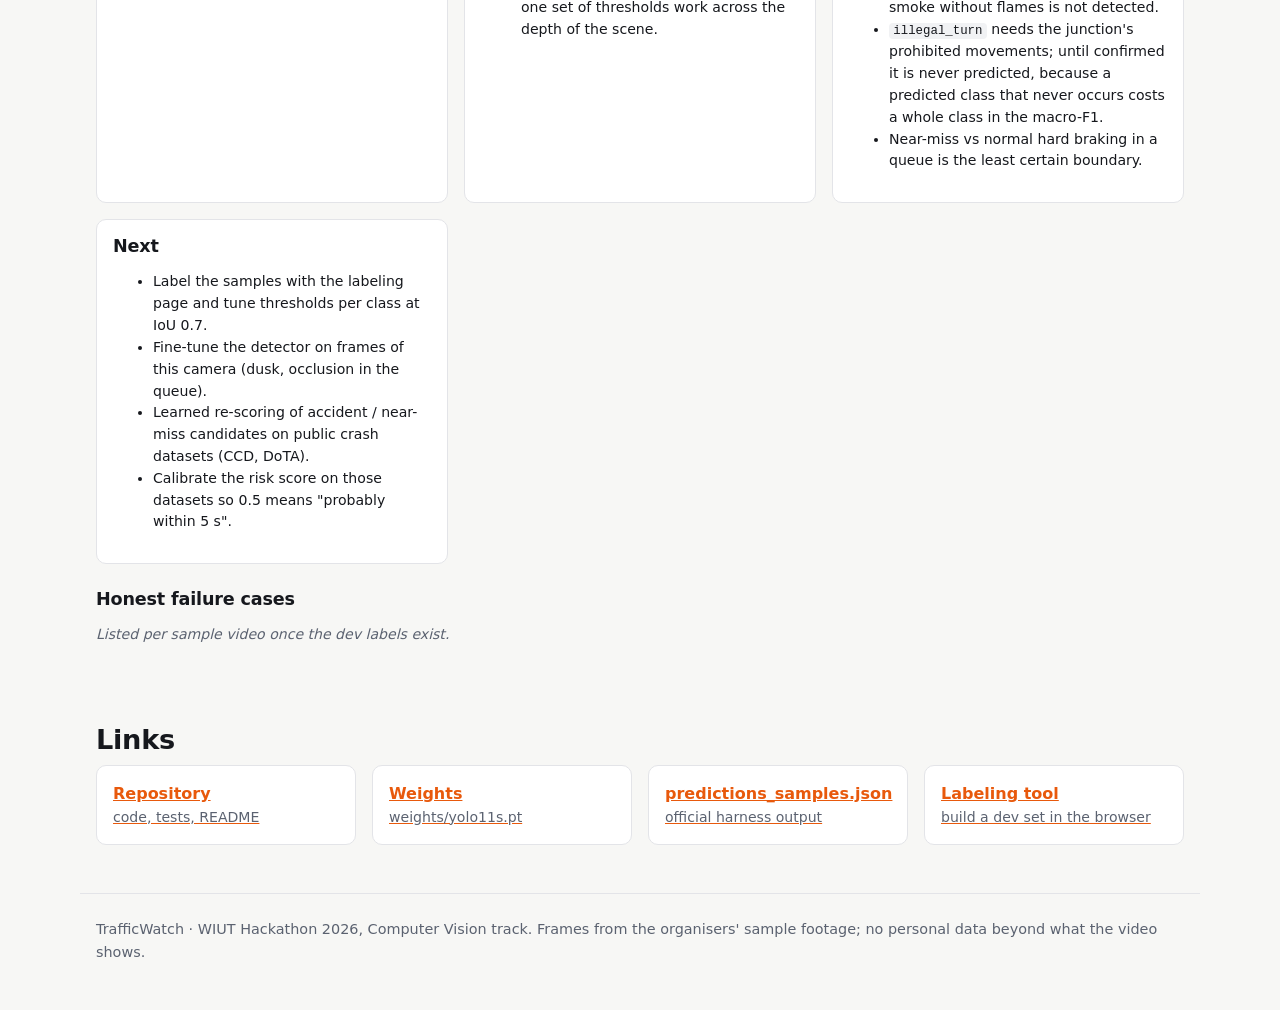
==== commit 9598e854: "Live demo via Google Colab instead of a paid Hugging Face Space demo/colab.ipynb clones the repo, in" ====
--- a/website/index.html
+++ b/website/index.html
@@ -131,8 +131,11 @@
 
 <section id="demo">
   <h2>Live demo</h2>
-  <p>Upload an <b>.mp4 up to 2 minutes and 200 MB</b> from this camera. It runs on a free CPU instance, so
-    expect roughly twice the clip length; progress is shown below.</p>
+  <p>Run the full model on a free Google Colab T4 GPU: open the notebook, choose <i>Runtime → Run all</i>,
+    and use the app at the <code>gradio.live</code> link it prints (about 3 minutes to start).</p>
+  <div class="btns" style="margin-bottom:12px"><a class="btn primary" id="colab" target="_blank" rel="noopener">Open the demo in Colab</a></div>
+  <p>When a demo server is running, you can also upload an <b>.mp4 up to 2 minutes and 200 MB</b> from
+    this camera right here; progress is shown below.</p>
   <div class="card">
     <div class="drop" id="drop">Drop an .mp4 here or <label class="btn" style="margin-left:6px">choose file<input type="file" id="file" accept="video/mp4" hidden></label>
       <div class="small" id="file-name" style="margin-top:8px"></div></div>
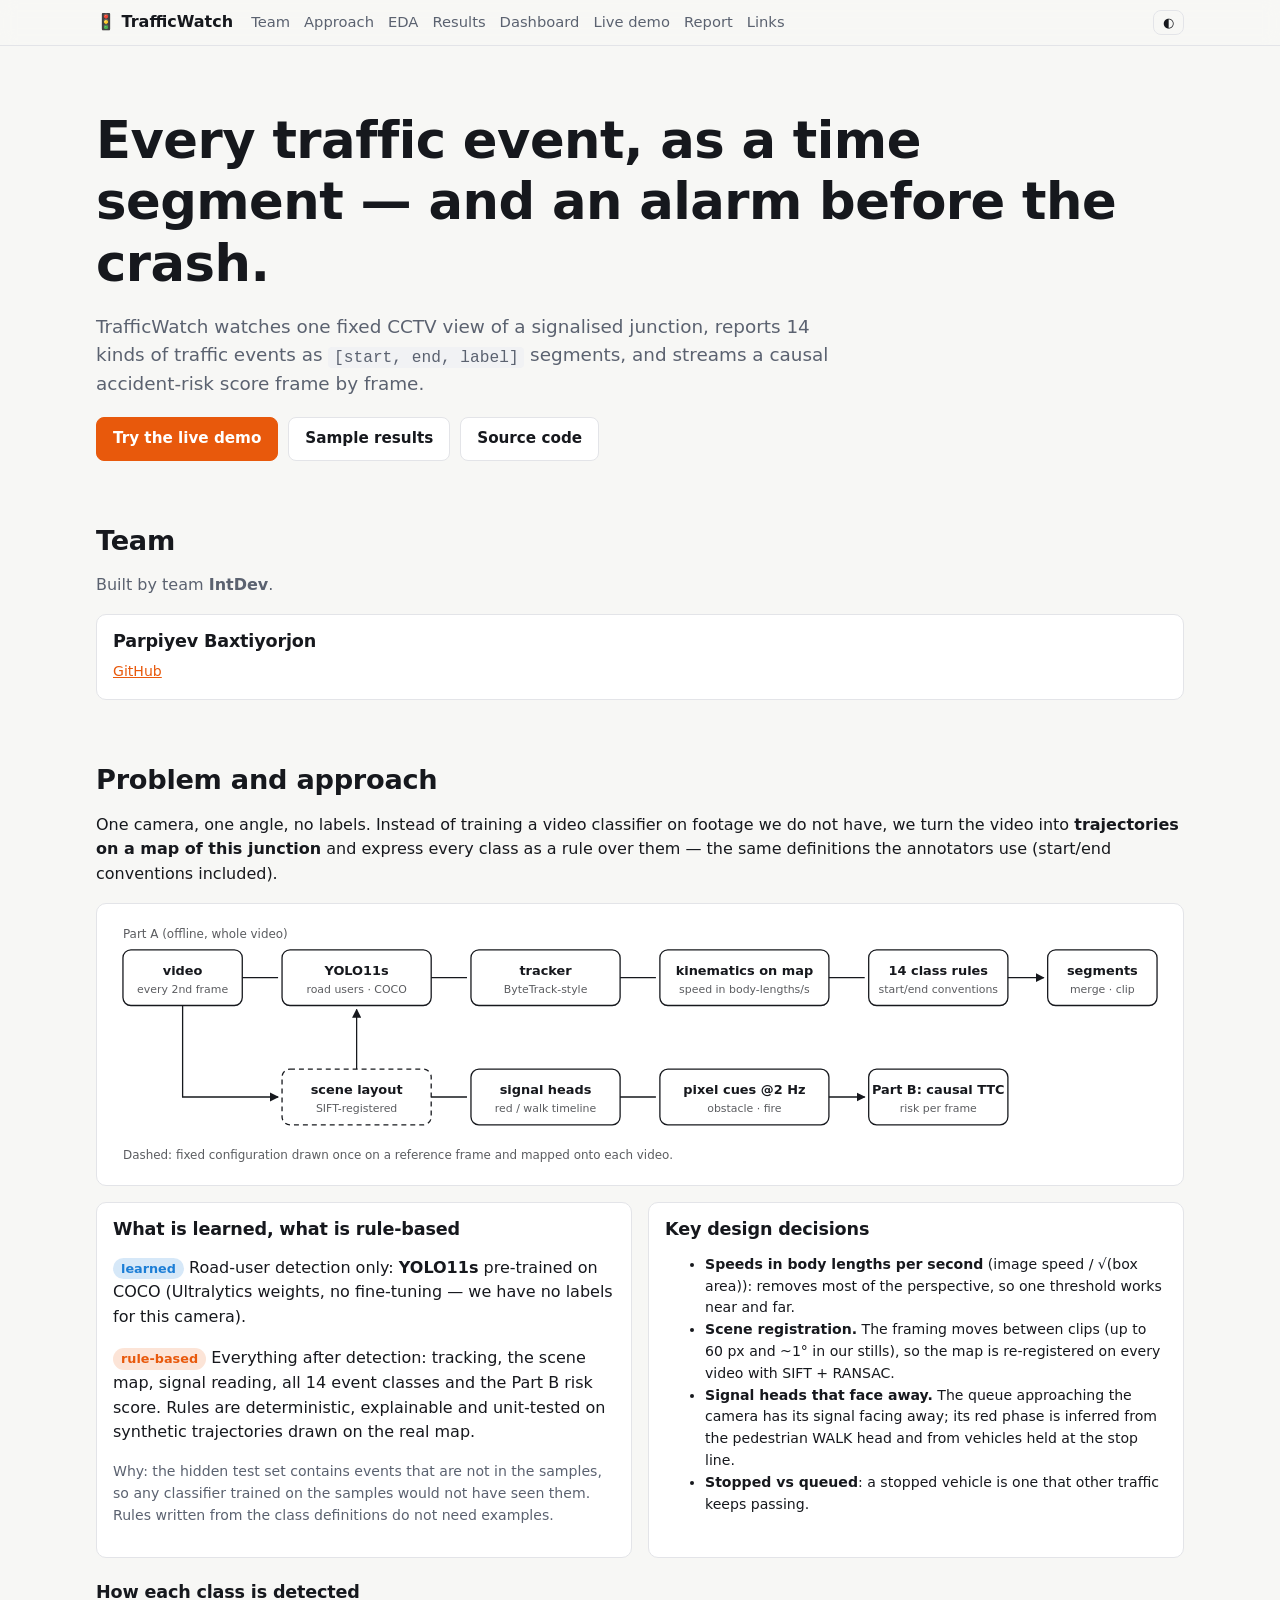
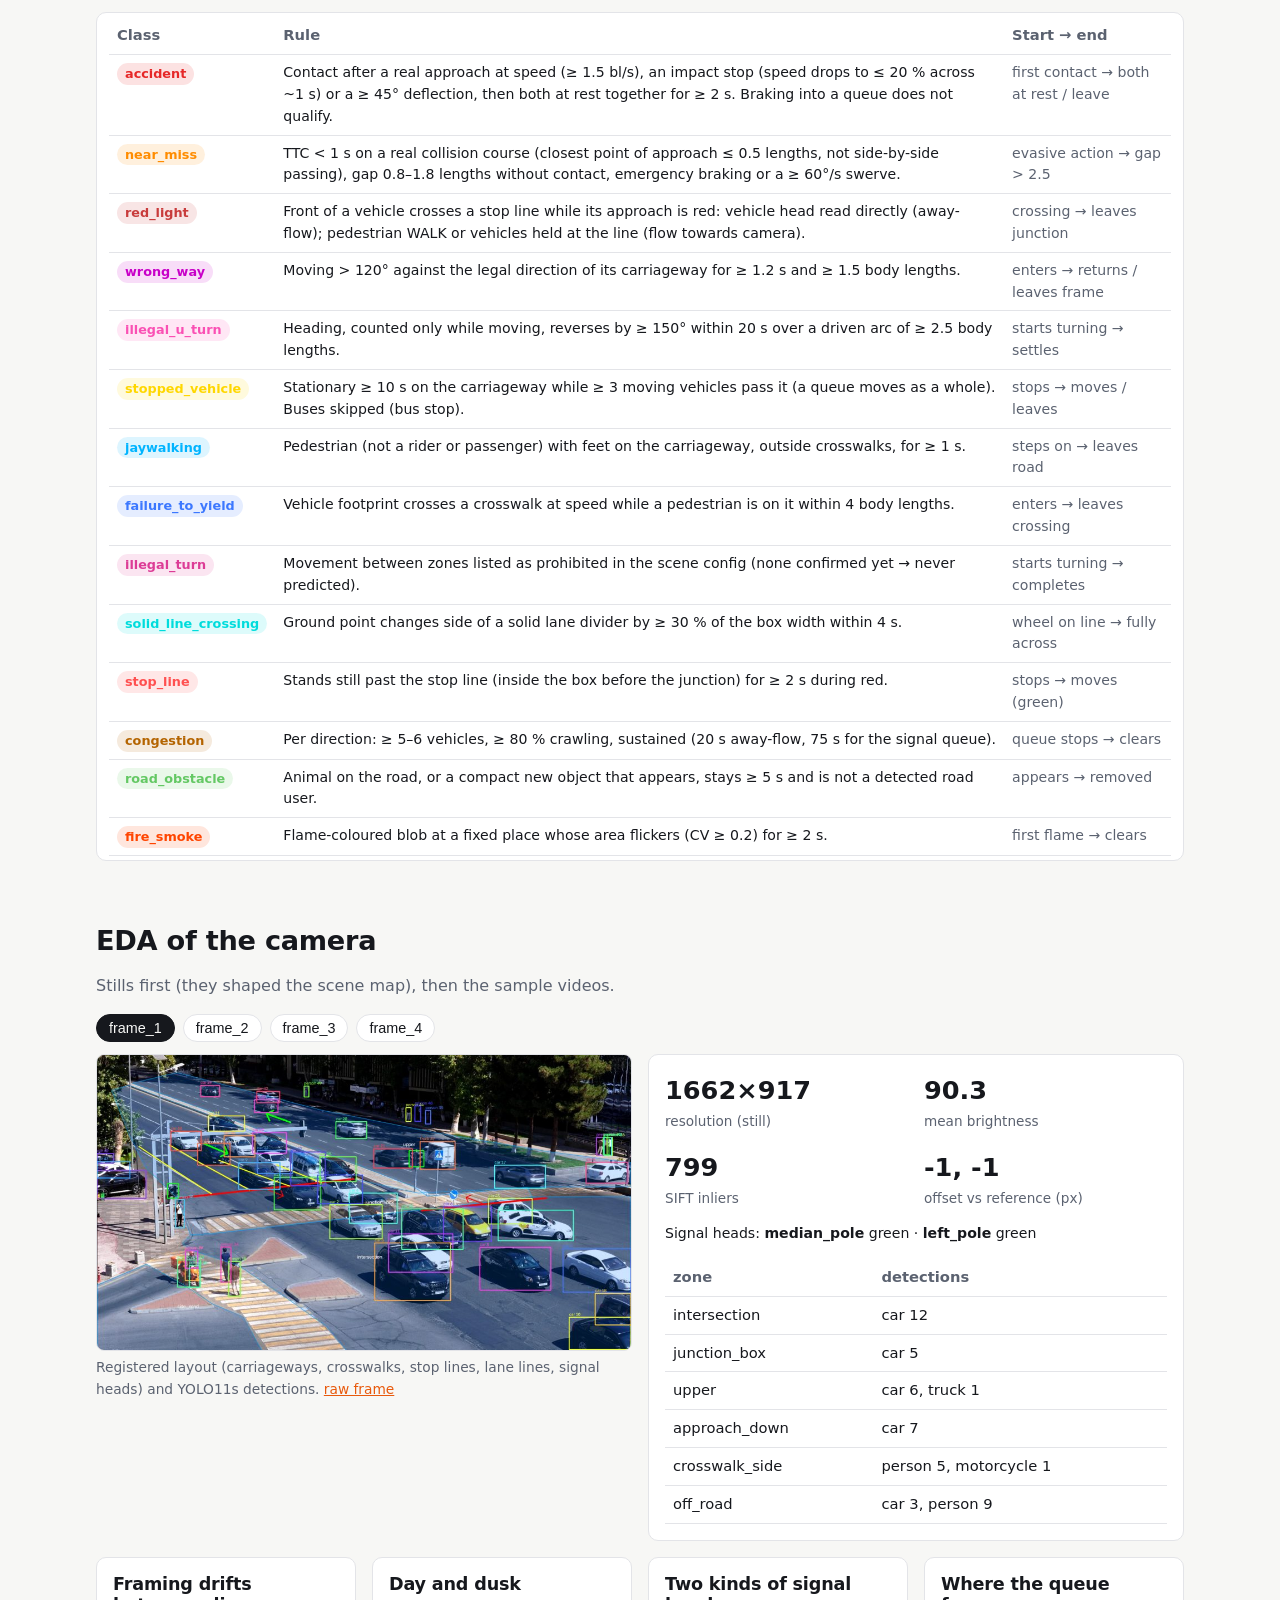
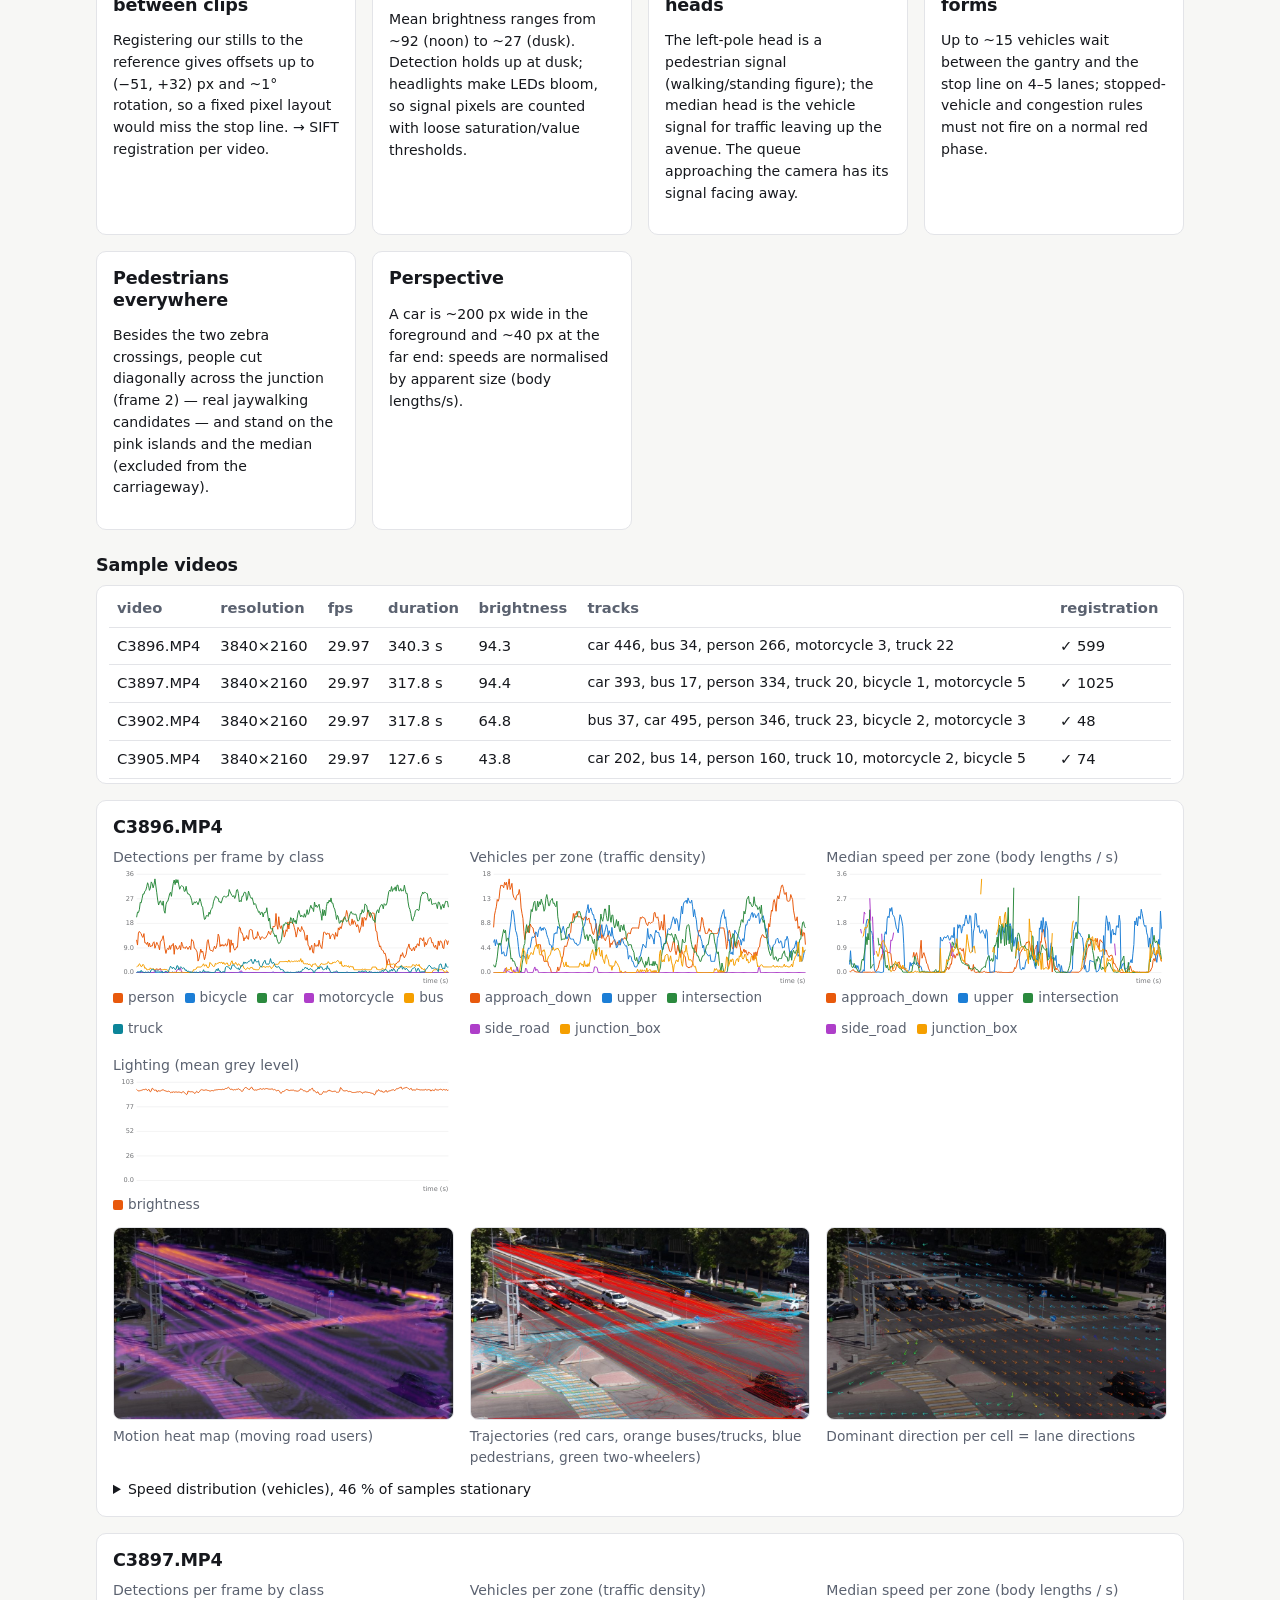
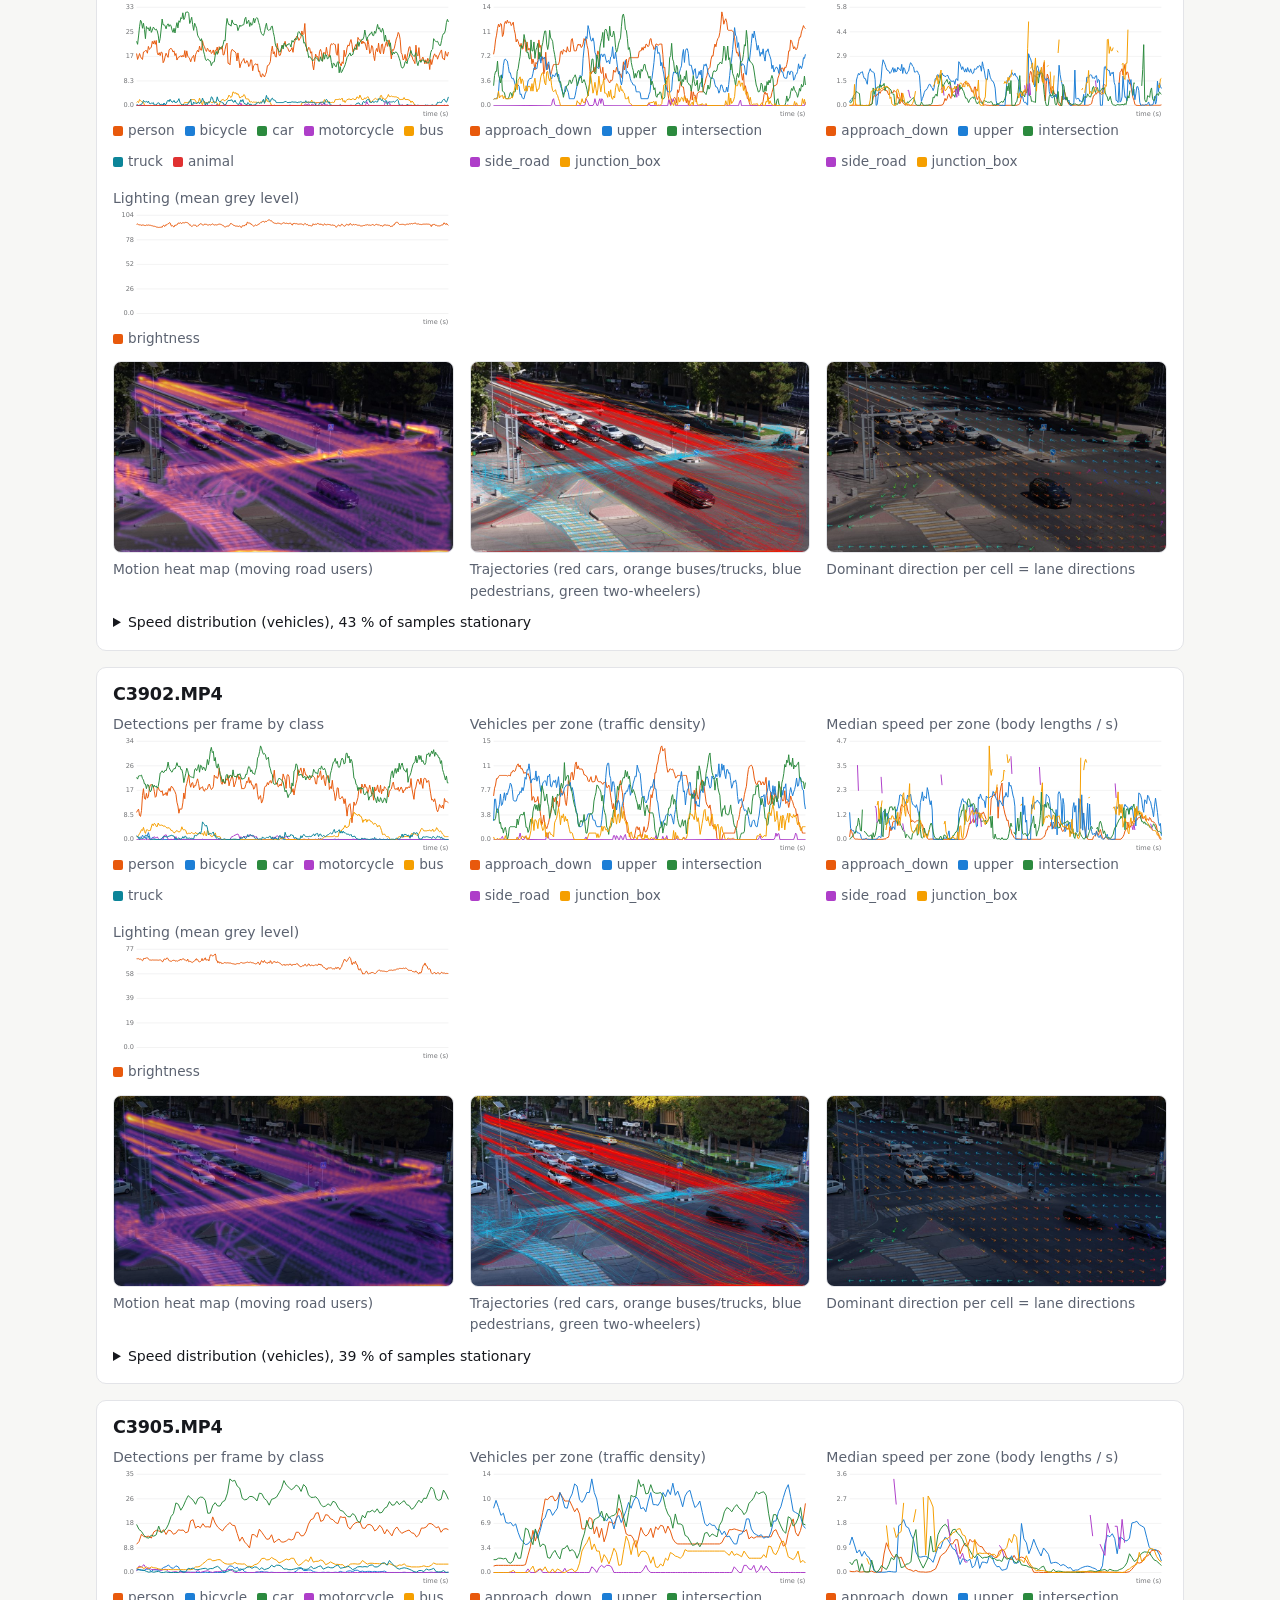
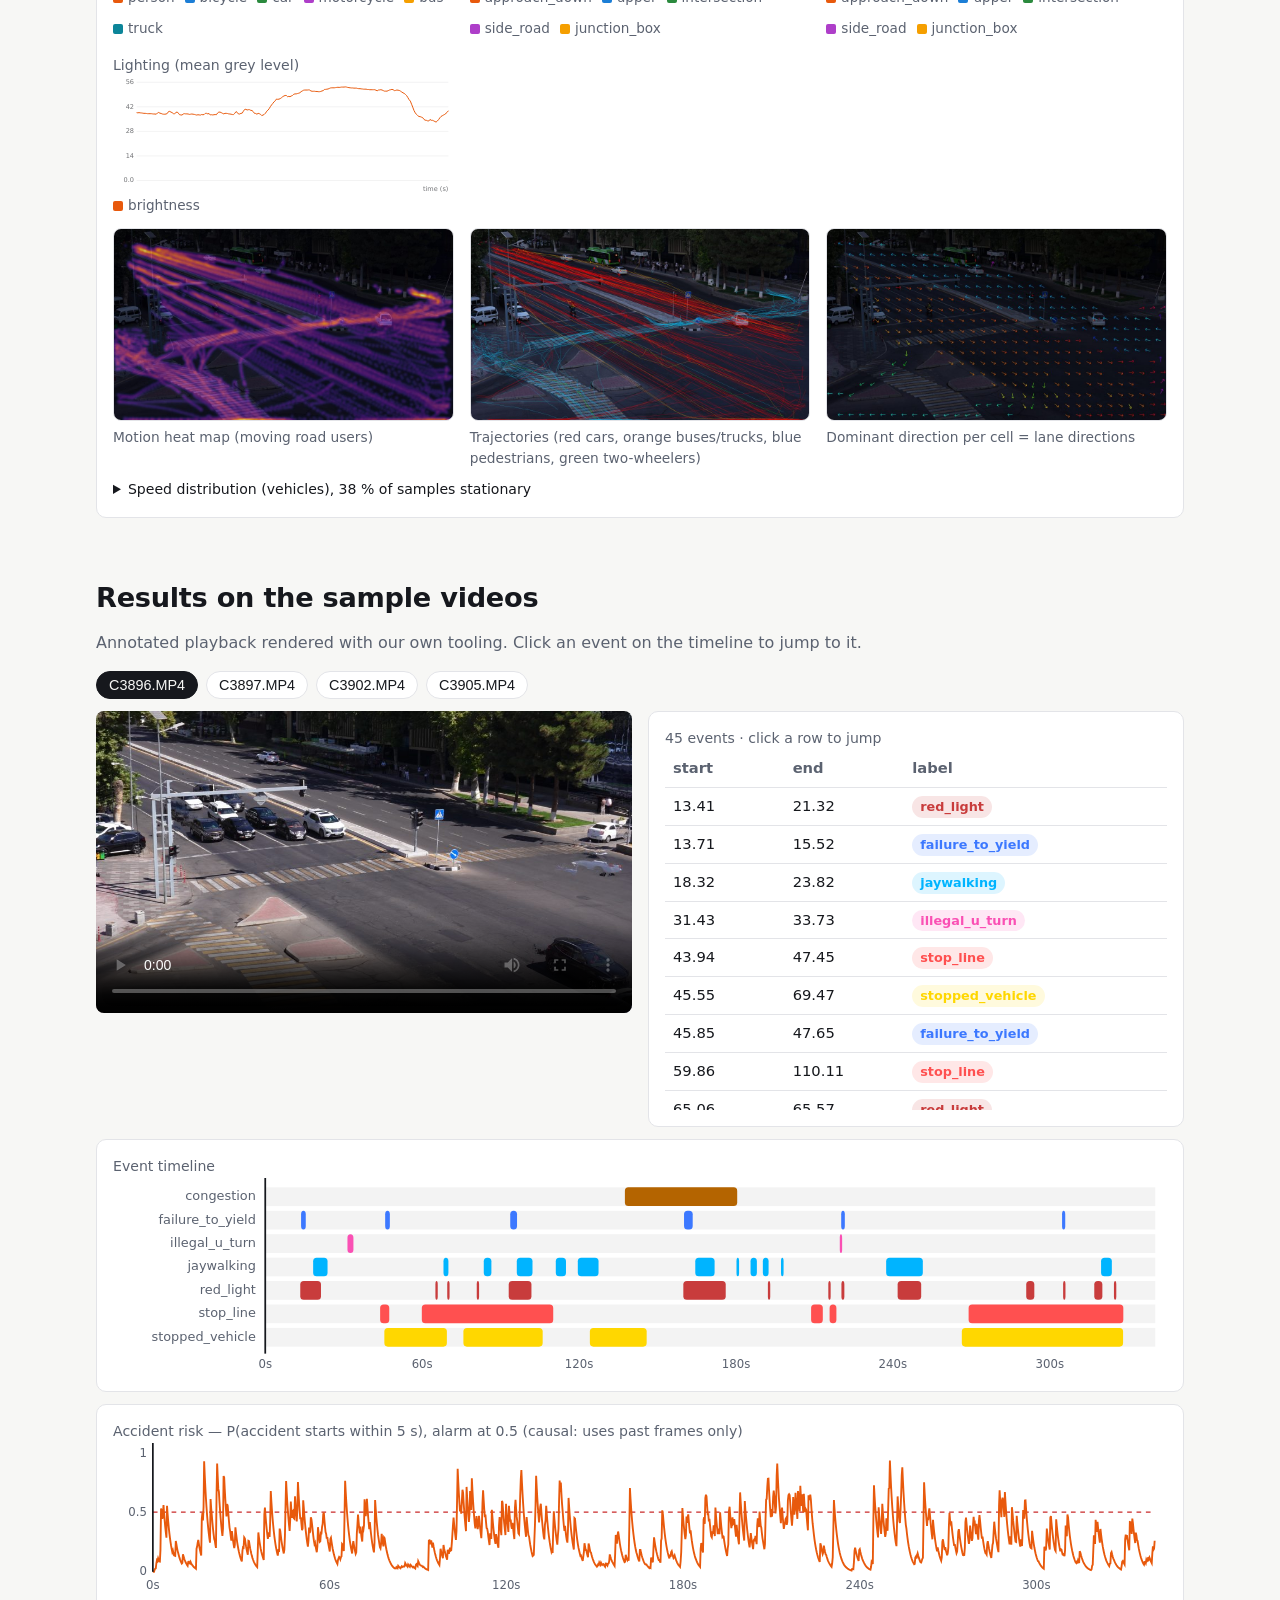
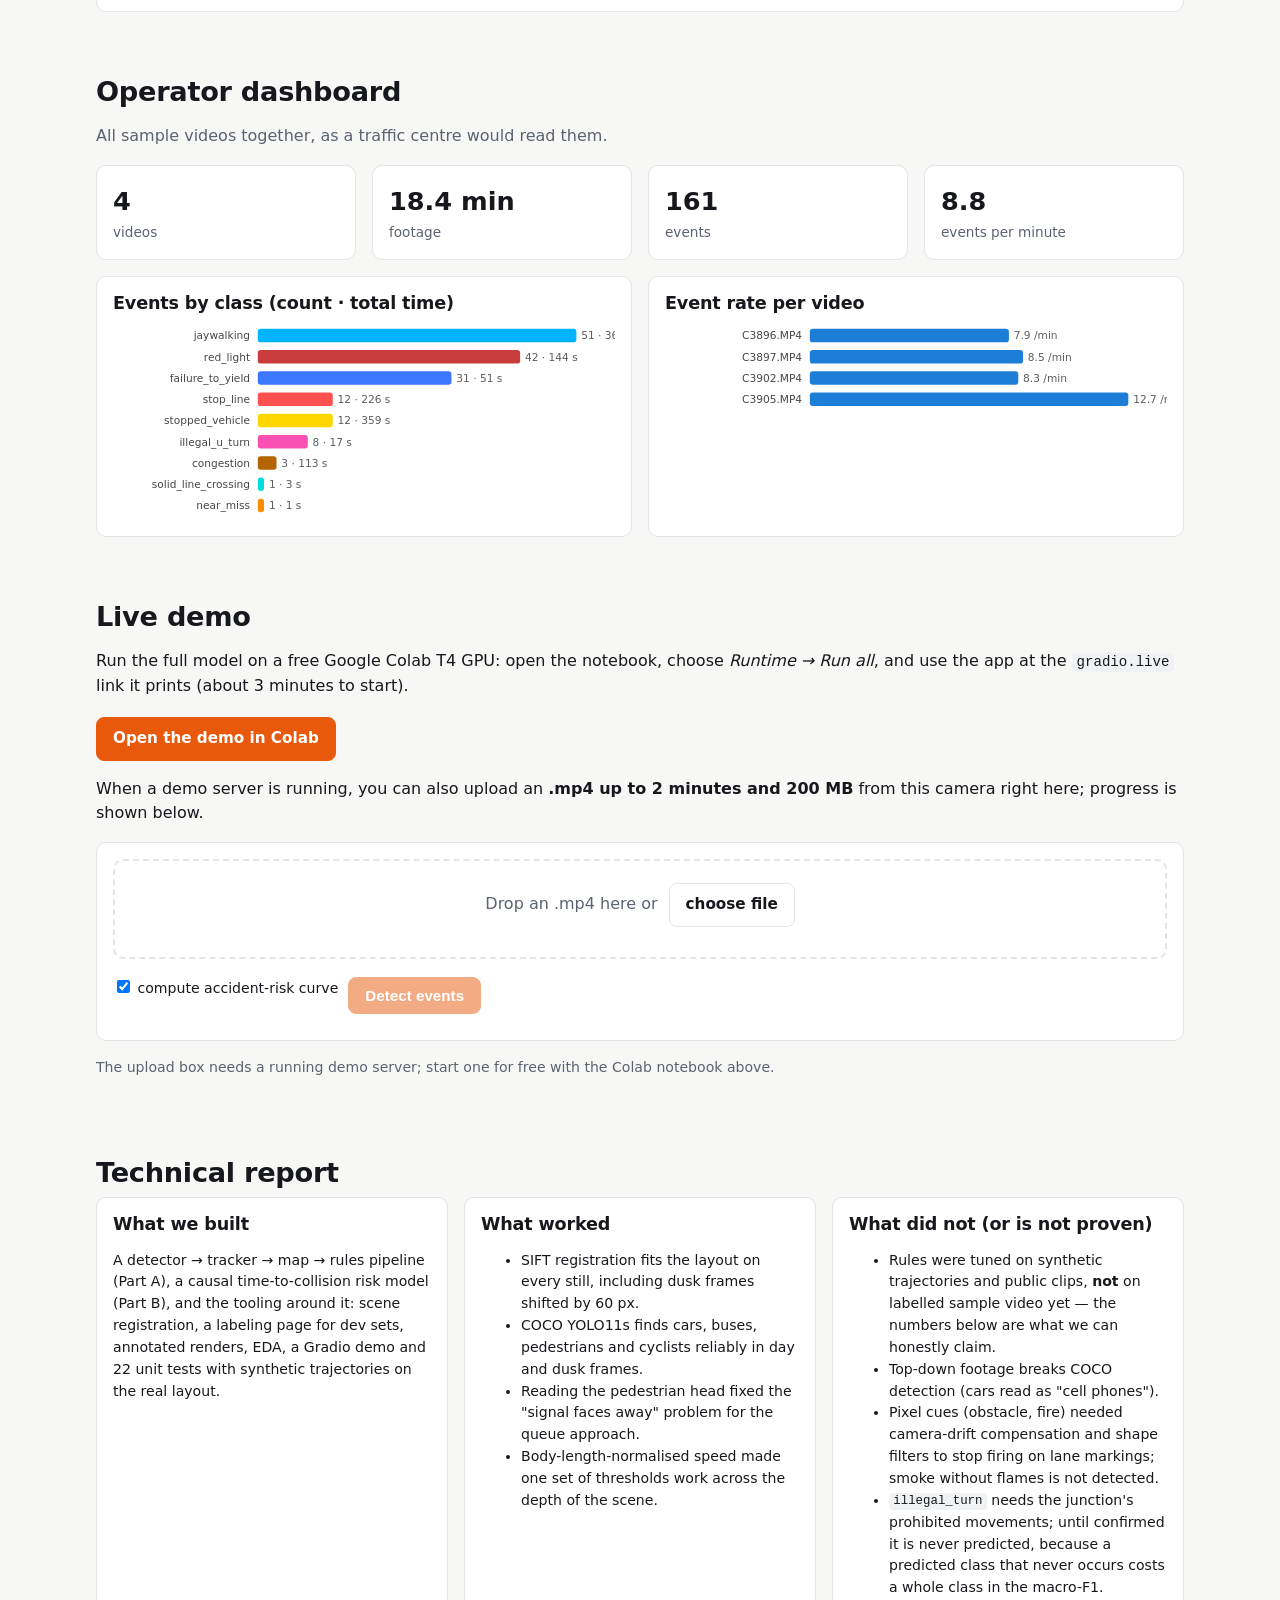
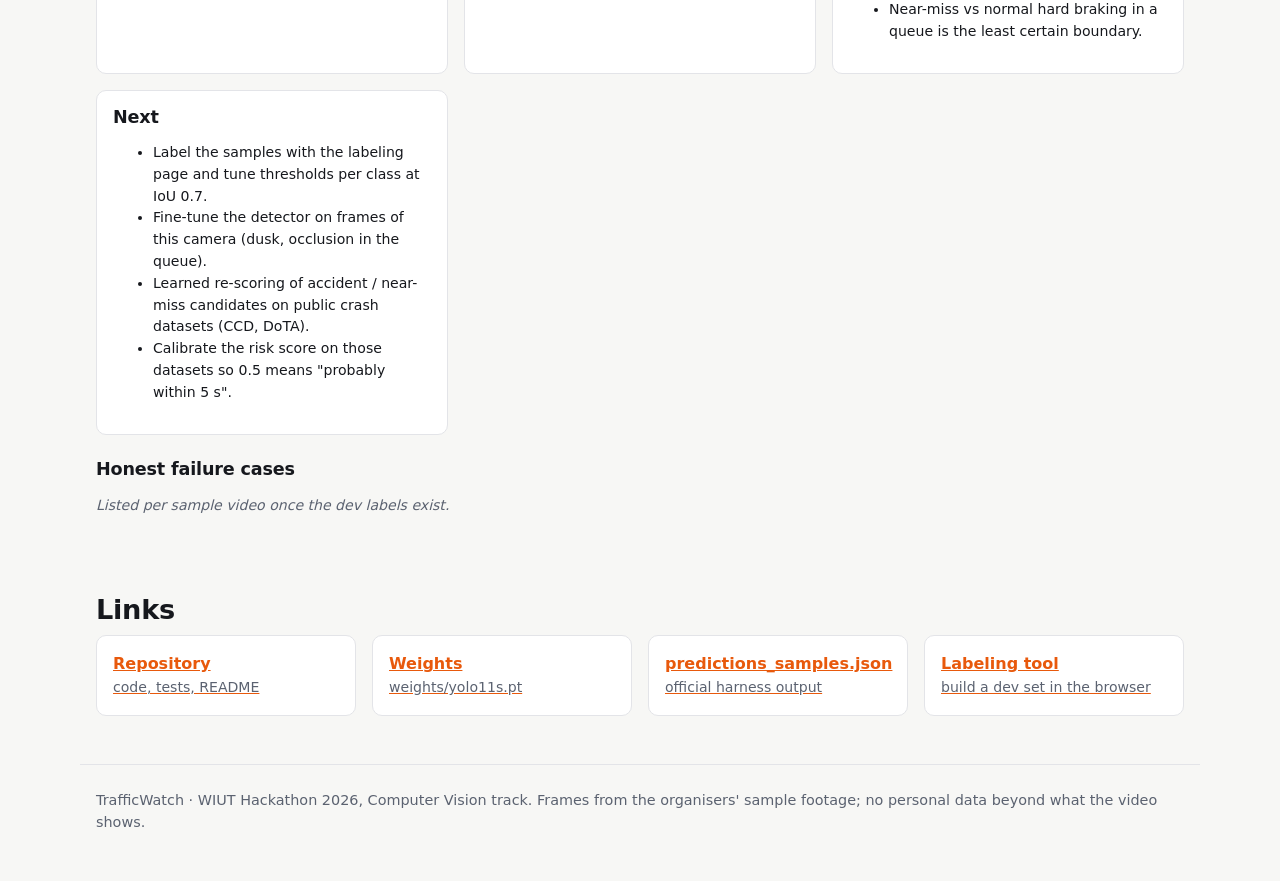
==== commit cb52e097: "Team IntDev: add Parpiyev Baxtiyorjon to the website and README Co-Authored-By: Claude Opus 5.5 <nor" ====
--- a/website/index.html
+++ b/website/index.html
@@ -32,7 +32,7 @@
 
 <section id="team">
   <h2>Team</h2>
-  <p class="muted">Who built what.</p>
+  <p class="muted">Built by team <b>IntDev</b>.</p>
   <div class="grid g3" id="team-cards"></div>
 </section>
 
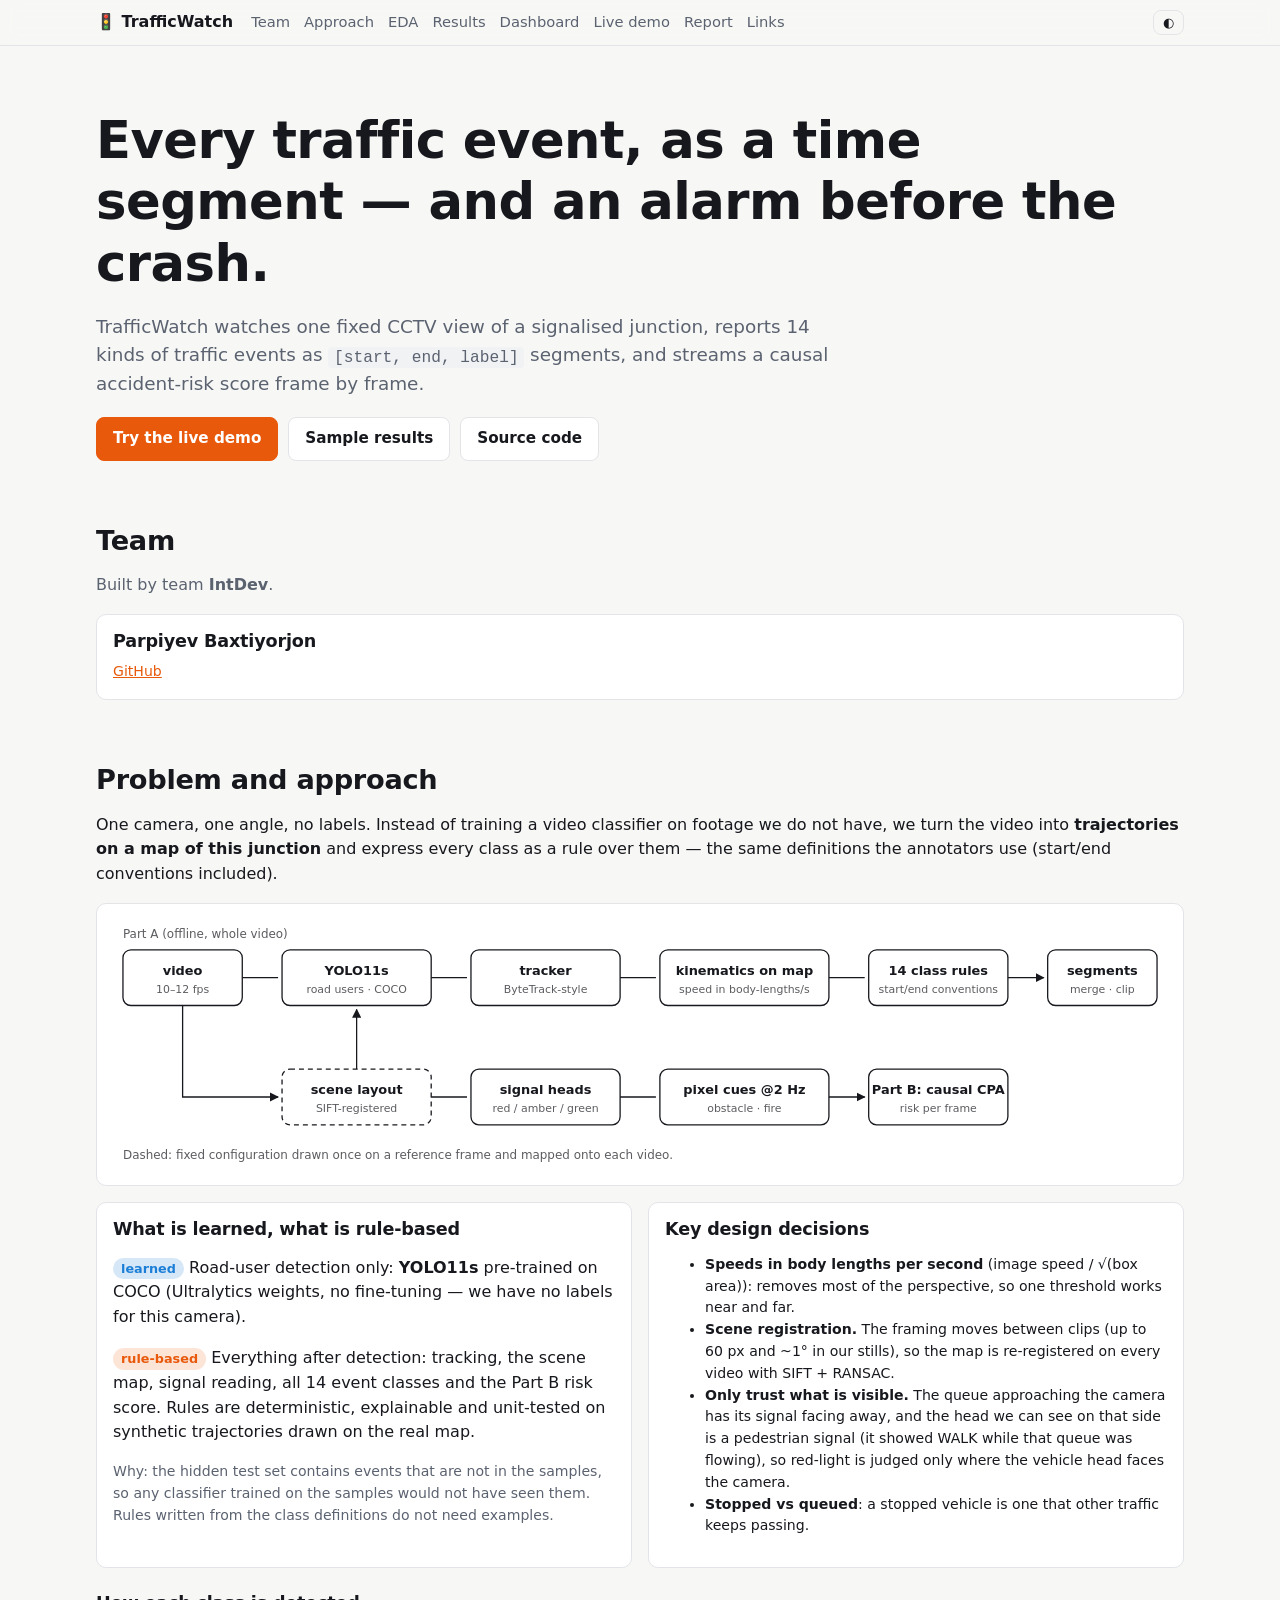
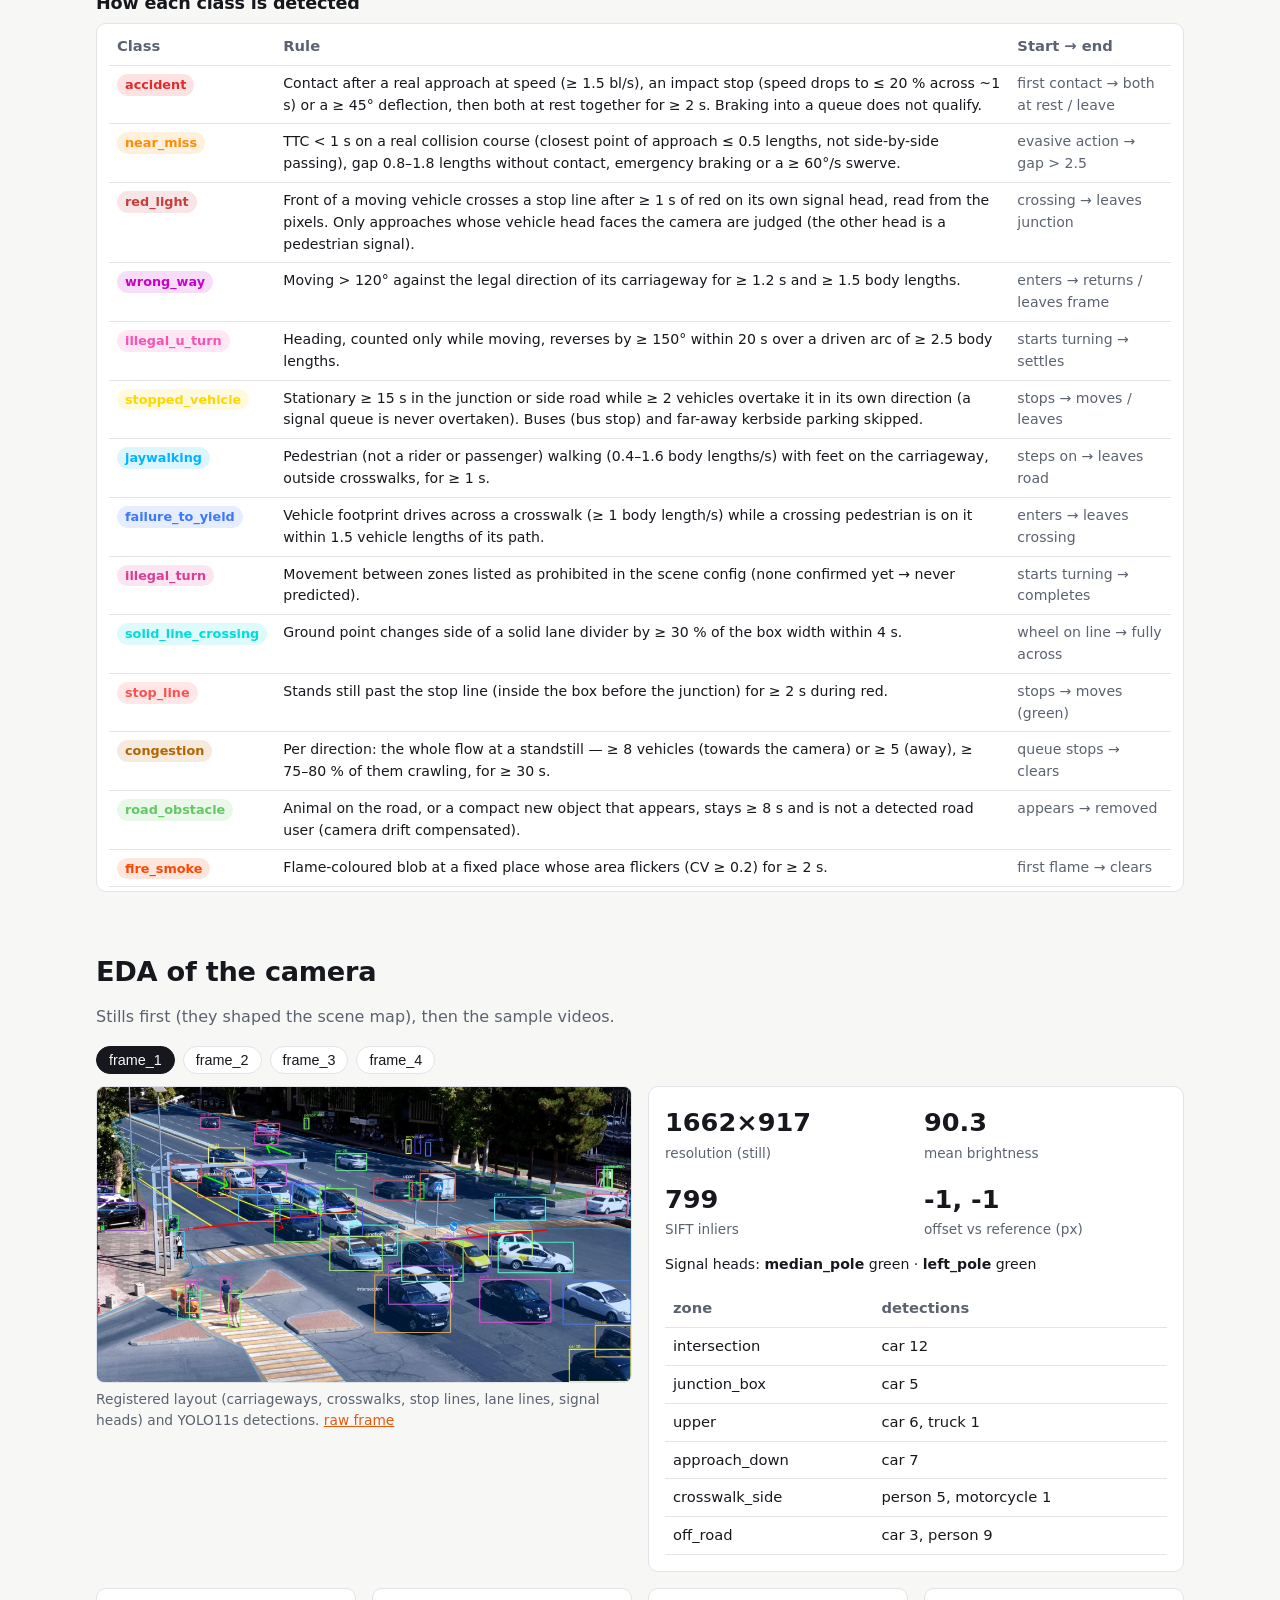
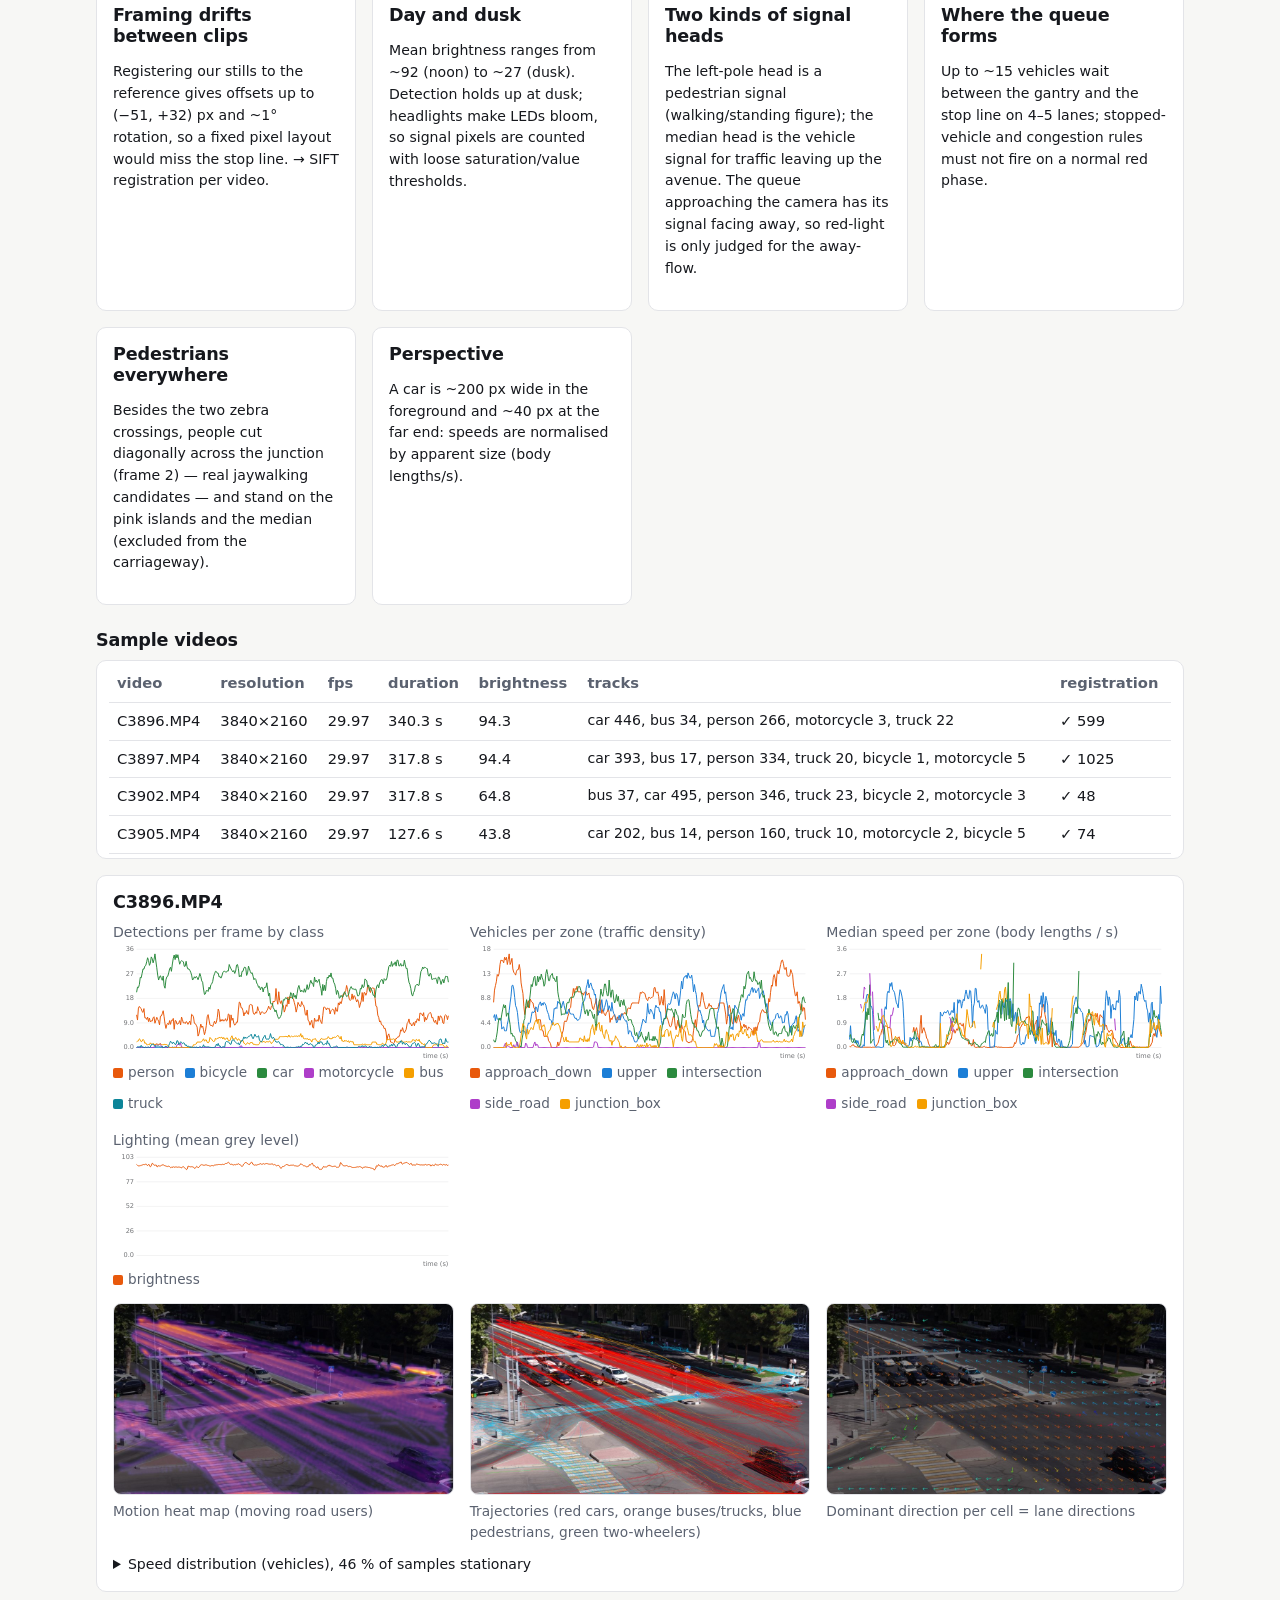
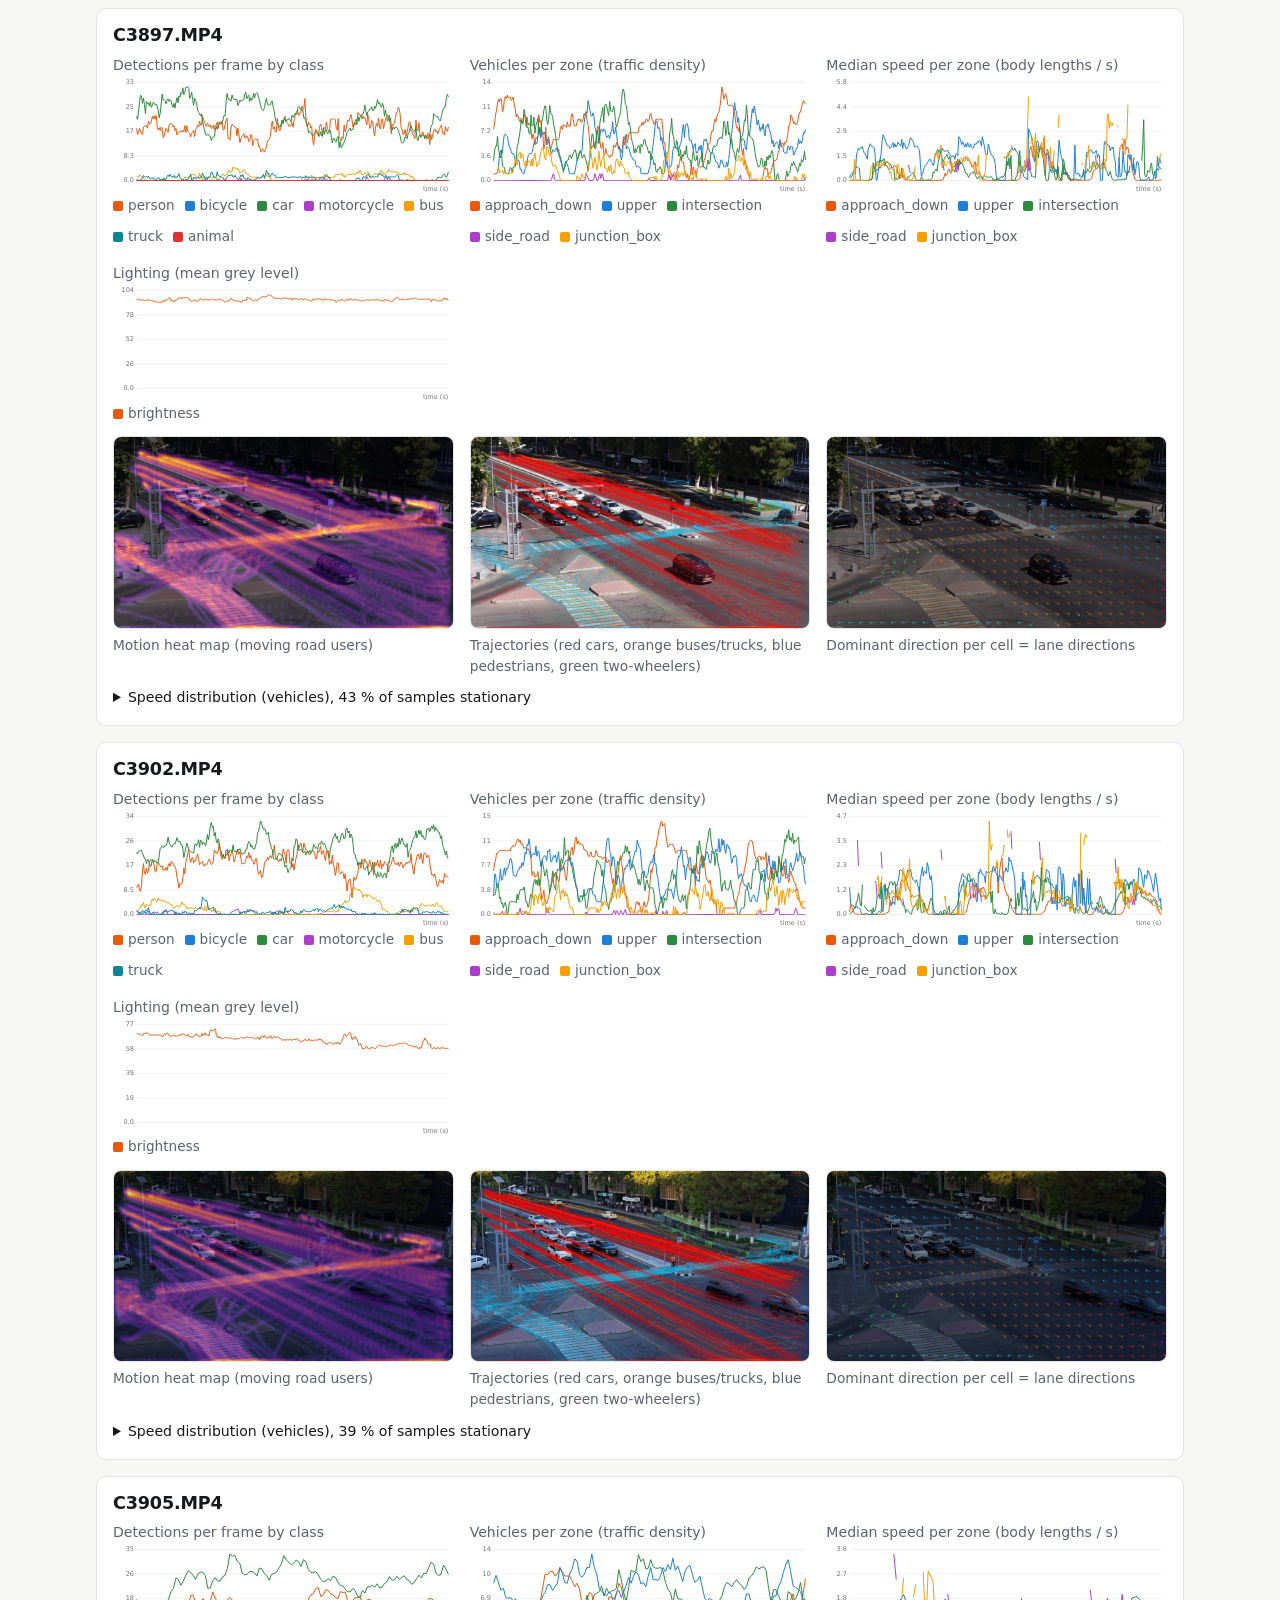
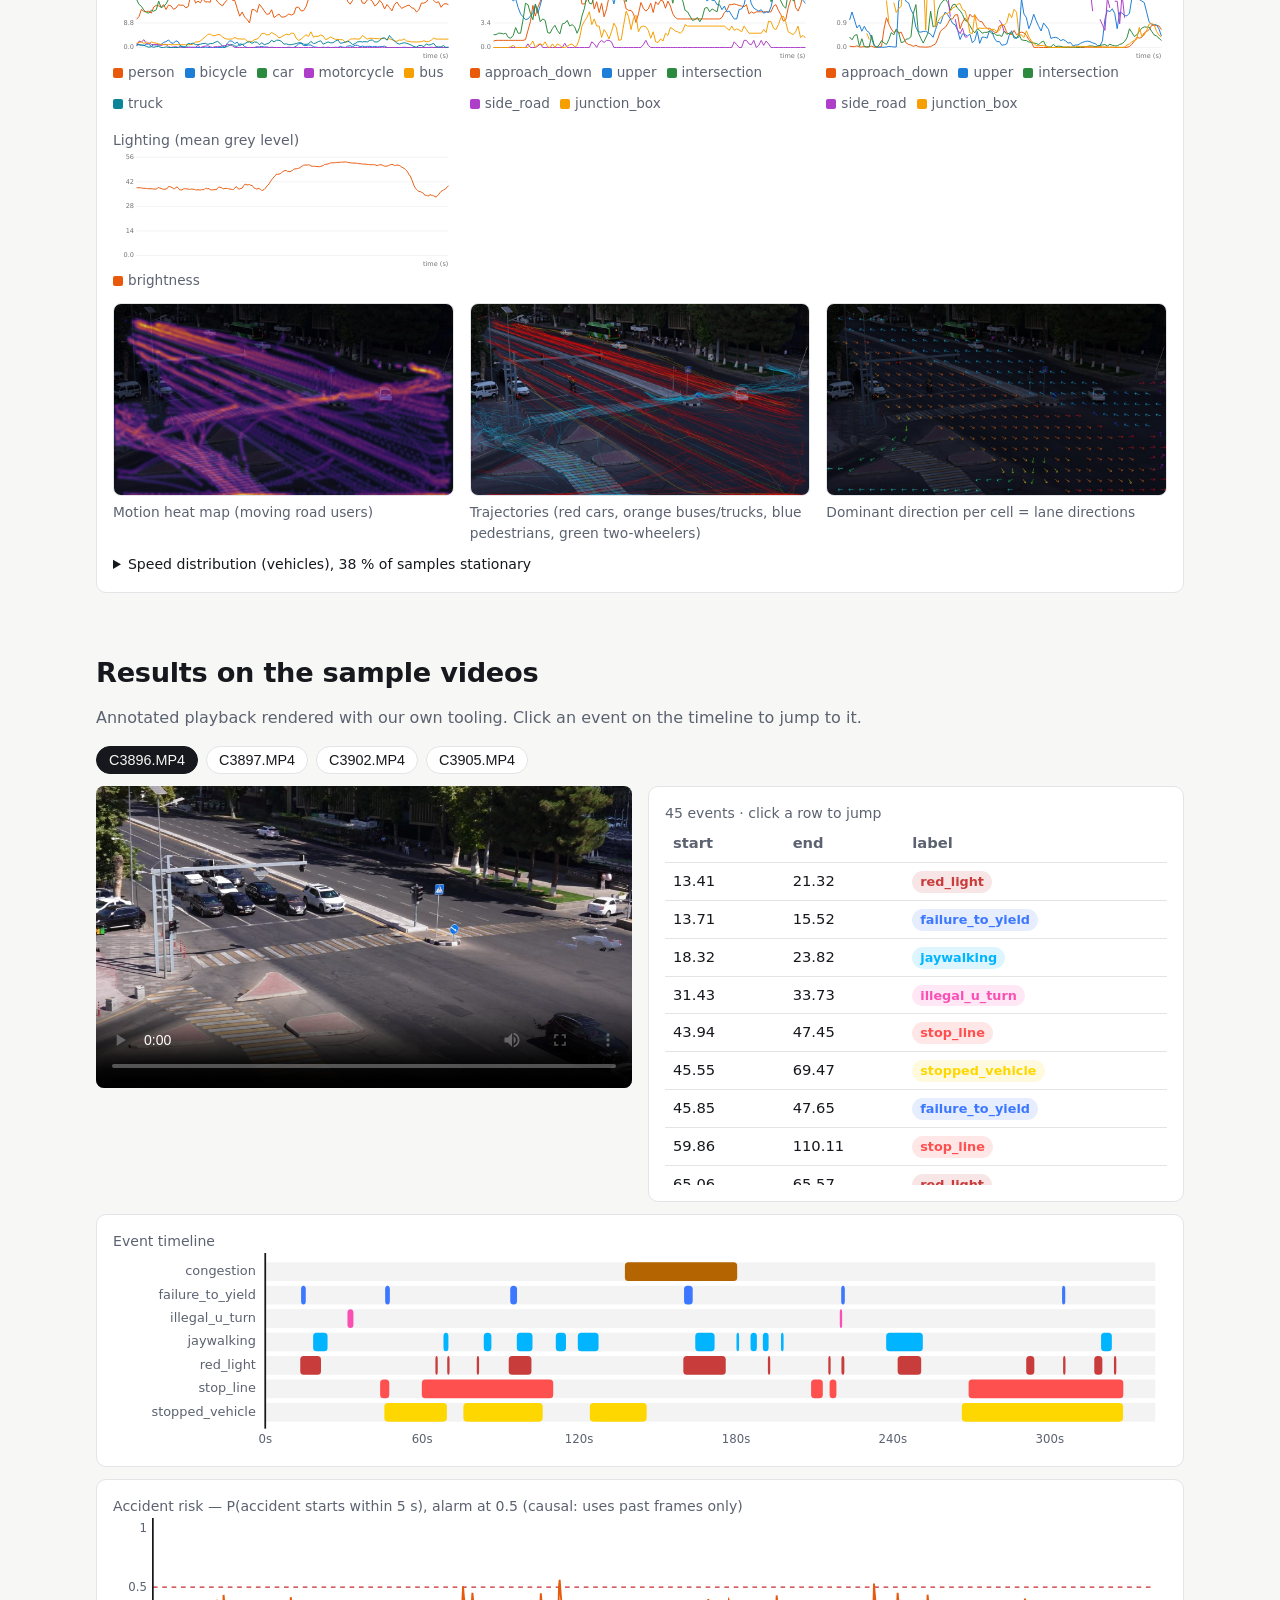
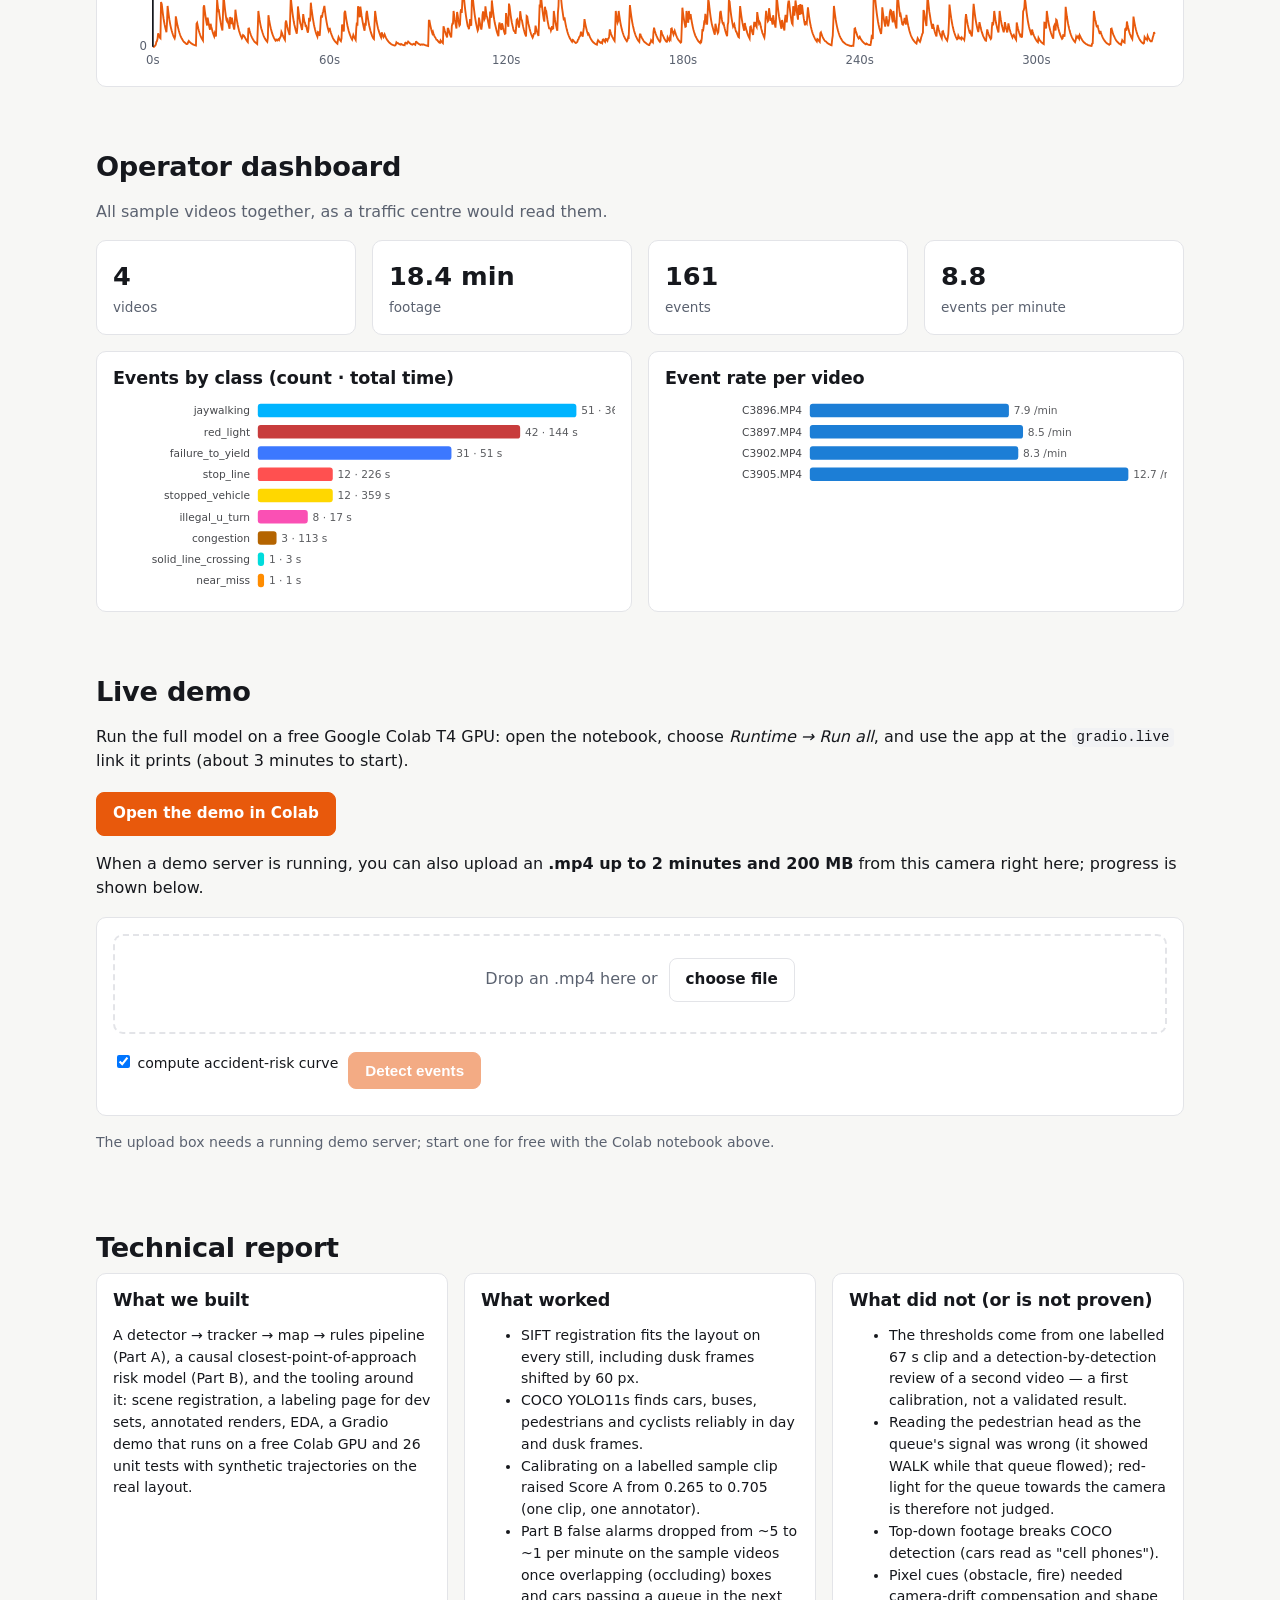
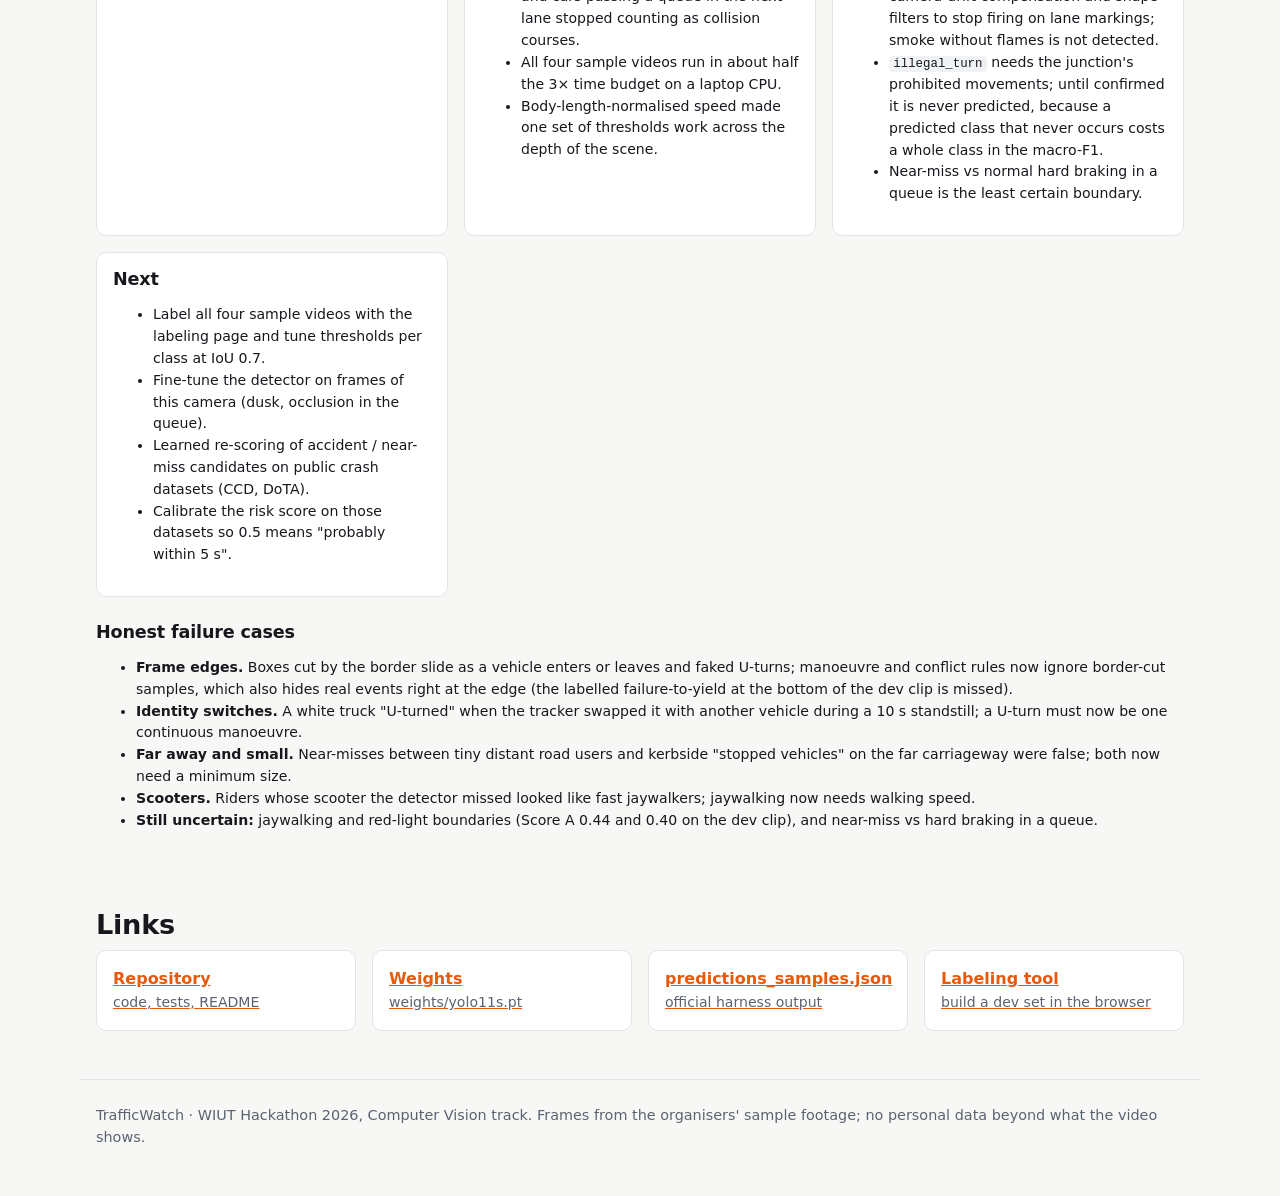
==== commit 04a13147: "Website: bring approach, class rules and report up to date Signal heads (no WALK inference), CPA-bas" ====
--- a/website/index.html
+++ b/website/index.html
@@ -58,16 +58,16 @@
           <path d="M320 178H356M510 178H546M720 178H756" marker-end="url(#ar)"/>
           <path d="M70 86V178H166" marker-end="url(#ar)"/>
         </g>
-        <text x="70" y="55" text-anchor="middle" font-weight="600">video</text><text x="70" y="73" text-anchor="middle" font-size="11" opacity=".7">every 2nd frame</text>
+        <text x="70" y="55" text-anchor="middle" font-weight="600">video</text><text x="70" y="73" text-anchor="middle" font-size="11" opacity=".7">10–12 fps</text>
         <text x="245" y="55" text-anchor="middle" font-weight="600">YOLO11s</text><text x="245" y="73" text-anchor="middle" font-size="11" opacity=".7">road users · COCO</text>
         <text x="435" y="55" text-anchor="middle" font-weight="600">tracker</text><text x="435" y="73" text-anchor="middle" font-size="11" opacity=".7">ByteTrack-style</text>
         <text x="635" y="55" text-anchor="middle" font-weight="600">kinematics on map</text><text x="635" y="73" text-anchor="middle" font-size="11" opacity=".7">speed in body-lengths/s</text>
         <text x="830" y="55" text-anchor="middle" font-weight="600">14 class rules</text><text x="830" y="73" text-anchor="middle" font-size="11" opacity=".7">start/end conventions</text>
         <text x="995" y="55" text-anchor="middle" font-weight="600">segments</text><text x="995" y="73" text-anchor="middle" font-size="11" opacity=".7">merge · clip</text>
         <text x="245" y="175" text-anchor="middle" font-weight="600">scene layout</text><text x="245" y="193" text-anchor="middle" font-size="11" opacity=".7">SIFT-registered</text>
-        <text x="435" y="175" text-anchor="middle" font-weight="600">signal heads</text><text x="435" y="193" text-anchor="middle" font-size="11" opacity=".7">red / walk timeline</text>
+        <text x="435" y="175" text-anchor="middle" font-weight="600">signal heads</text><text x="435" y="193" text-anchor="middle" font-size="11" opacity=".7">red / amber / green</text>
         <text x="635" y="175" text-anchor="middle" font-weight="600">pixel cues @2 Hz</text><text x="635" y="193" text-anchor="middle" font-size="11" opacity=".7">obstacle · fire</text>
-        <text x="830" y="175" text-anchor="middle" font-weight="600">Part B: causal TTC</text><text x="830" y="193" text-anchor="middle" font-size="11" opacity=".7">risk per frame</text>
+        <text x="830" y="175" text-anchor="middle" font-weight="600">Part B: causal CPA</text><text x="830" y="193" text-anchor="middle" font-size="11" opacity=".7">risk per frame</text>
         <text x="10" y="18" font-size="12" opacity=".7">Part A (offline, whole video)</text>
         <text x="10" y="240" font-size="12" opacity=".7">Dashed: fixed configuration drawn once on a reference frame and mapped onto each video.</text>
       </g>
@@ -93,8 +93,9 @@
           threshold works near and far.</li>
         <li><b>Scene registration.</b> The framing moves between clips (up to 60 px and ~1° in our stills), so the
           map is re-registered on every video with SIFT + RANSAC.</li>
-        <li><b>Signal heads that face away.</b> The queue approaching the camera has its signal facing away; its red
-          phase is inferred from the pedestrian WALK head and from vehicles held at the stop line.</li>
+        <li><b>Only trust what is visible.</b> The queue approaching the camera has its signal facing away, and the
+          head we can see on that side is a pedestrian signal (it showed WALK while that queue was flowing), so
+          red-light is judged only where the vehicle head faces the camera.</li>
         <li><b>Stopped vs queued</b>: a stopped vehicle is one that other traffic keeps passing.</li>
       </ul>
     </div>
@@ -152,20 +153,26 @@
   <h2>Technical report</h2>
   <div class="grid g2">
     <div class="card"><h3>What we built</h3>
-      <p class="small">A detector → tracker → map → rules pipeline (Part A), a causal time-to-collision risk model
-        (Part B), and the tooling around it: scene registration, a labeling page for dev sets, annotated renders, EDA,
-        a Gradio demo and 22 unit tests with synthetic trajectories on the real layout.</p></div>
+      <p class="small">A detector → tracker → map → rules pipeline (Part A), a causal closest-point-of-approach risk
+        model (Part B), and the tooling around it: scene registration, a labeling page for dev sets, annotated
+        renders, EDA, a Gradio demo that runs on a free Colab GPU and 26 unit tests with synthetic trajectories on
+        the real layout.</p></div>
     <div class="card"><h3>What worked</h3>
       <ul class="small">
         <li>SIFT registration fits the layout on every still, including dusk frames shifted by 60 px.</li>
         <li>COCO YOLO11s finds cars, buses, pedestrians and cyclists reliably in day and dusk frames.</li>
-        <li>Reading the pedestrian head fixed the "signal faces away" problem for the queue approach.</li>
+        <li>Calibrating on a labelled sample clip raised Score A from 0.265 to 0.705 (one clip, one annotator).</li>
+        <li>Part B false alarms dropped from ~5 to ~1 per minute on the sample videos once overlapping (occluding)
+          boxes and cars passing a queue in the next lane stopped counting as collision courses.</li>
+        <li>All four sample videos run in about half the 3× time budget on a laptop CPU.</li>
         <li>Body-length-normalised speed made one set of thresholds work across the depth of the scene.</li>
       </ul></div>
     <div class="card"><h3>What did not (or is not proven)</h3>
       <ul class="small">
-        <li>Rules were tuned on synthetic trajectories and public clips, <b>not</b> on labelled sample video yet — the
-          numbers below are what we can honestly claim.</li>
+        <li>The thresholds come from one labelled 67 s clip and a detection-by-detection review of a second video
+          — a first calibration, not a validated result.</li>
+        <li>Reading the pedestrian head as the queue's signal was wrong (it showed WALK while that queue flowed);
+          red-light for the queue towards the camera is therefore not judged.</li>
         <li>Top-down footage breaks COCO detection (cars read as "cell phones").</li>
         <li>Pixel cues (obstacle, fire) needed camera-drift compensation and shape filters to stop firing on lane
           markings; smoke without flames is not detected.</li>
@@ -175,14 +182,26 @@
       </ul></div>
     <div class="card"><h3>Next</h3>
       <ul class="small">
-        <li>Label the samples with the labeling page and tune thresholds per class at IoU 0.7.</li>
+        <li>Label all four sample videos with the labeling page and tune thresholds per class at IoU 0.7.</li>
         <li>Fine-tune the detector on frames of this camera (dusk, occlusion in the queue).</li>
         <li>Learned re-scoring of accident / near-miss candidates on public crash datasets (CCD, DoTA).</li>
         <li>Calibrate the risk score on those datasets so 0.5 means "probably within 5 s".</li>
       </ul></div>
   </div>
   <h3>Honest failure cases</h3>
-  <div id="failures" class="small"><p class="pending">Listed per sample video once the dev labels exist.</p></div>
+  <div id="failures" class="small"><ul>
+    <li><b>Frame edges.</b> Boxes cut by the border slide as a vehicle enters or leaves and faked U-turns; manoeuvre
+      and conflict rules now ignore border-cut samples, which also hides real events right at the edge (the labelled
+      failure-to-yield at the bottom of the dev clip is missed).</li>
+    <li><b>Identity switches.</b> A white truck "U-turned" when the tracker swapped it with another vehicle during a
+      10 s standstill; a U-turn must now be one continuous manoeuvre.</li>
+    <li><b>Far away and small.</b> Near-misses between tiny distant road users and kerbside "stopped vehicles" on the
+      far carriageway were false; both now need a minimum size.</li>
+    <li><b>Scooters.</b> Riders whose scooter the detector missed looked like fast jaywalkers; jaywalking now needs
+      walking speed.</li>
+    <li><b>Still uncertain:</b> jaywalking and red-light boundaries (Score A 0.44 and 0.40 on the dev clip), and
+      near-miss vs hard braking in a queue.</li>
+  </ul></div>
 </section>
 
 <section id="links">
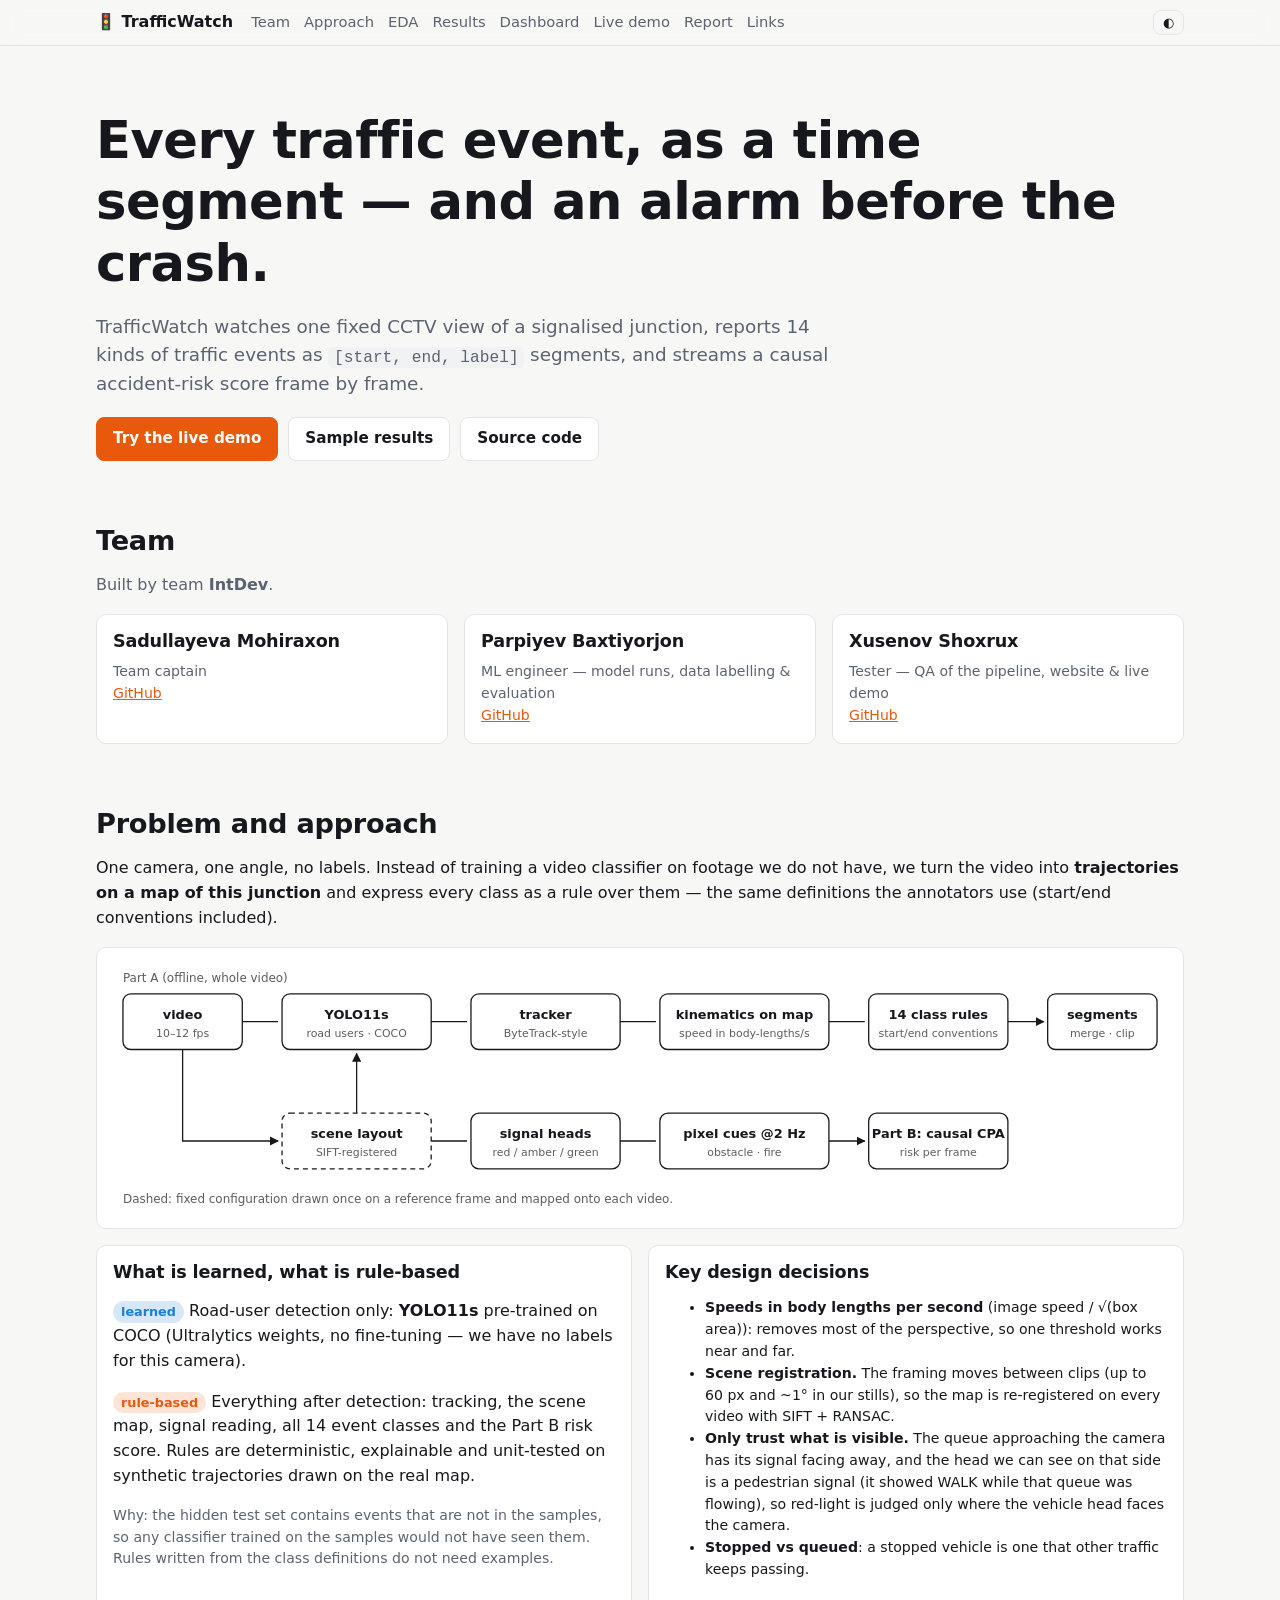
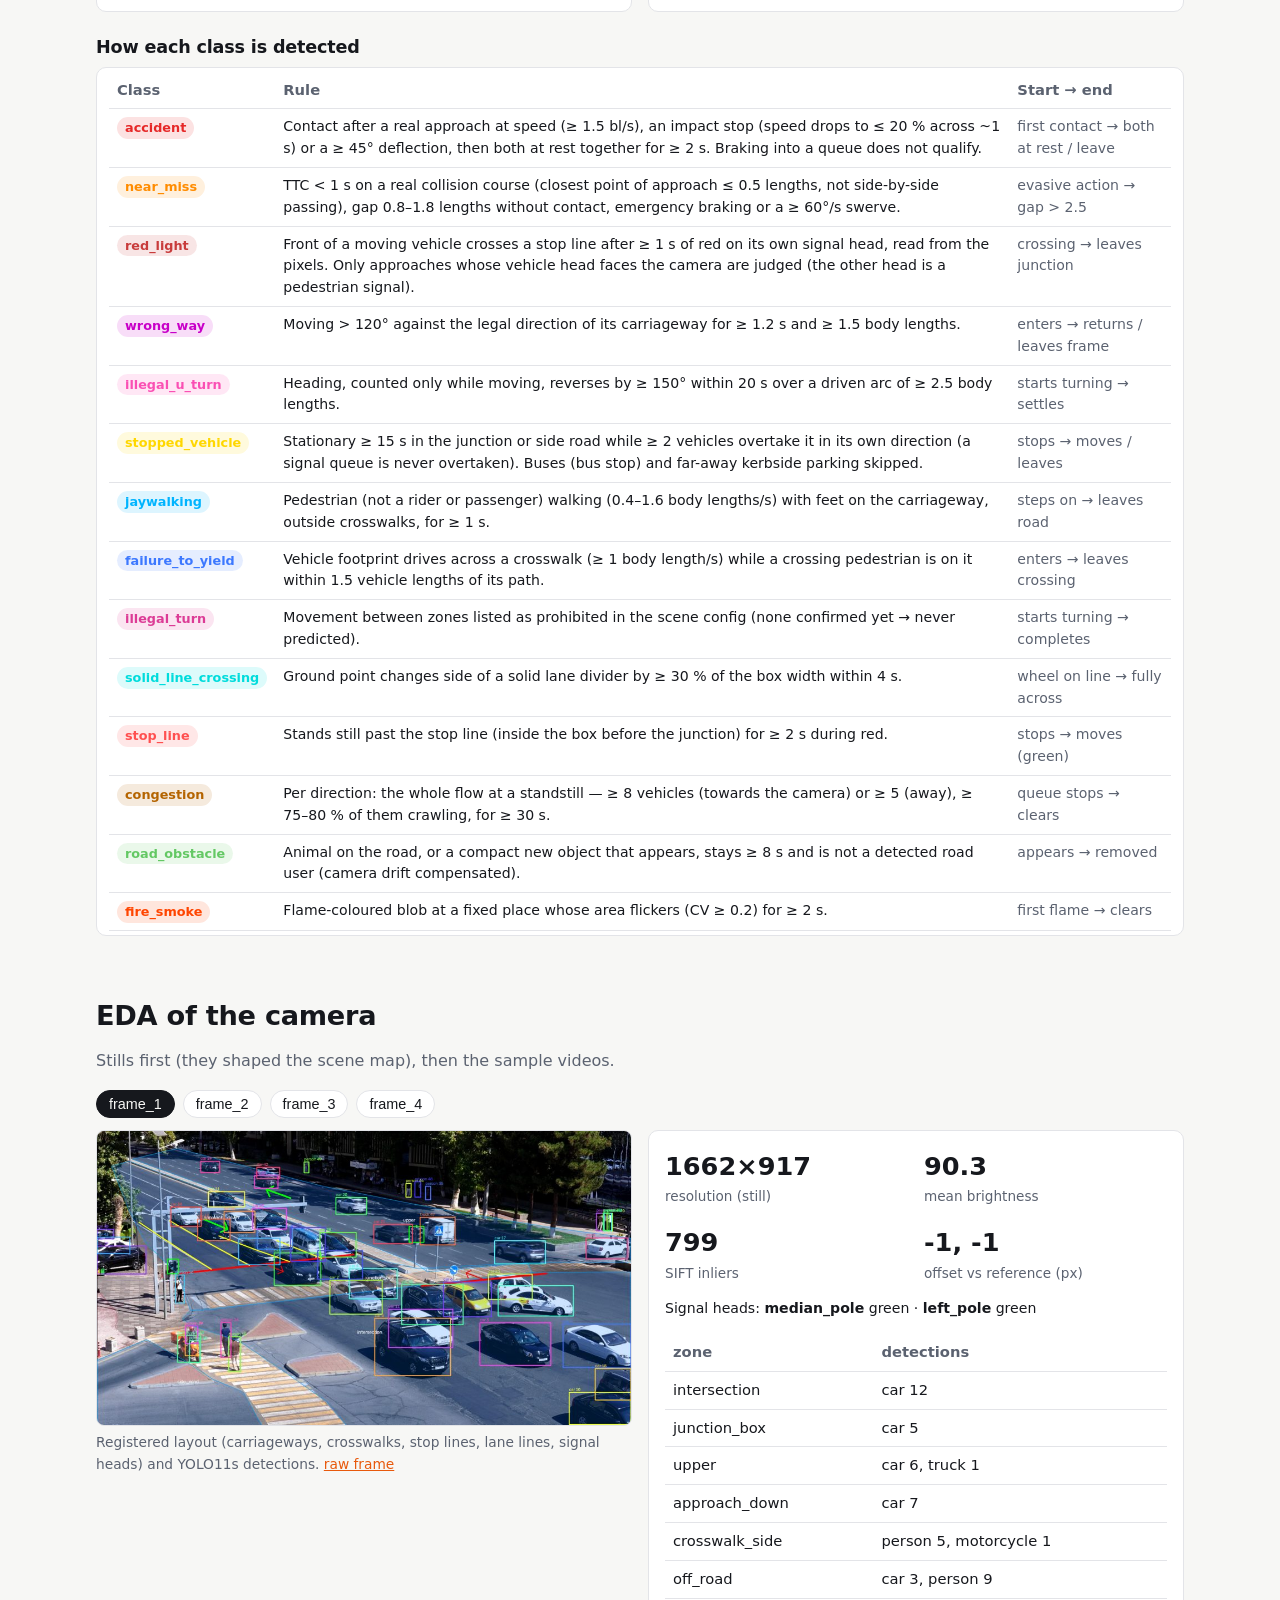
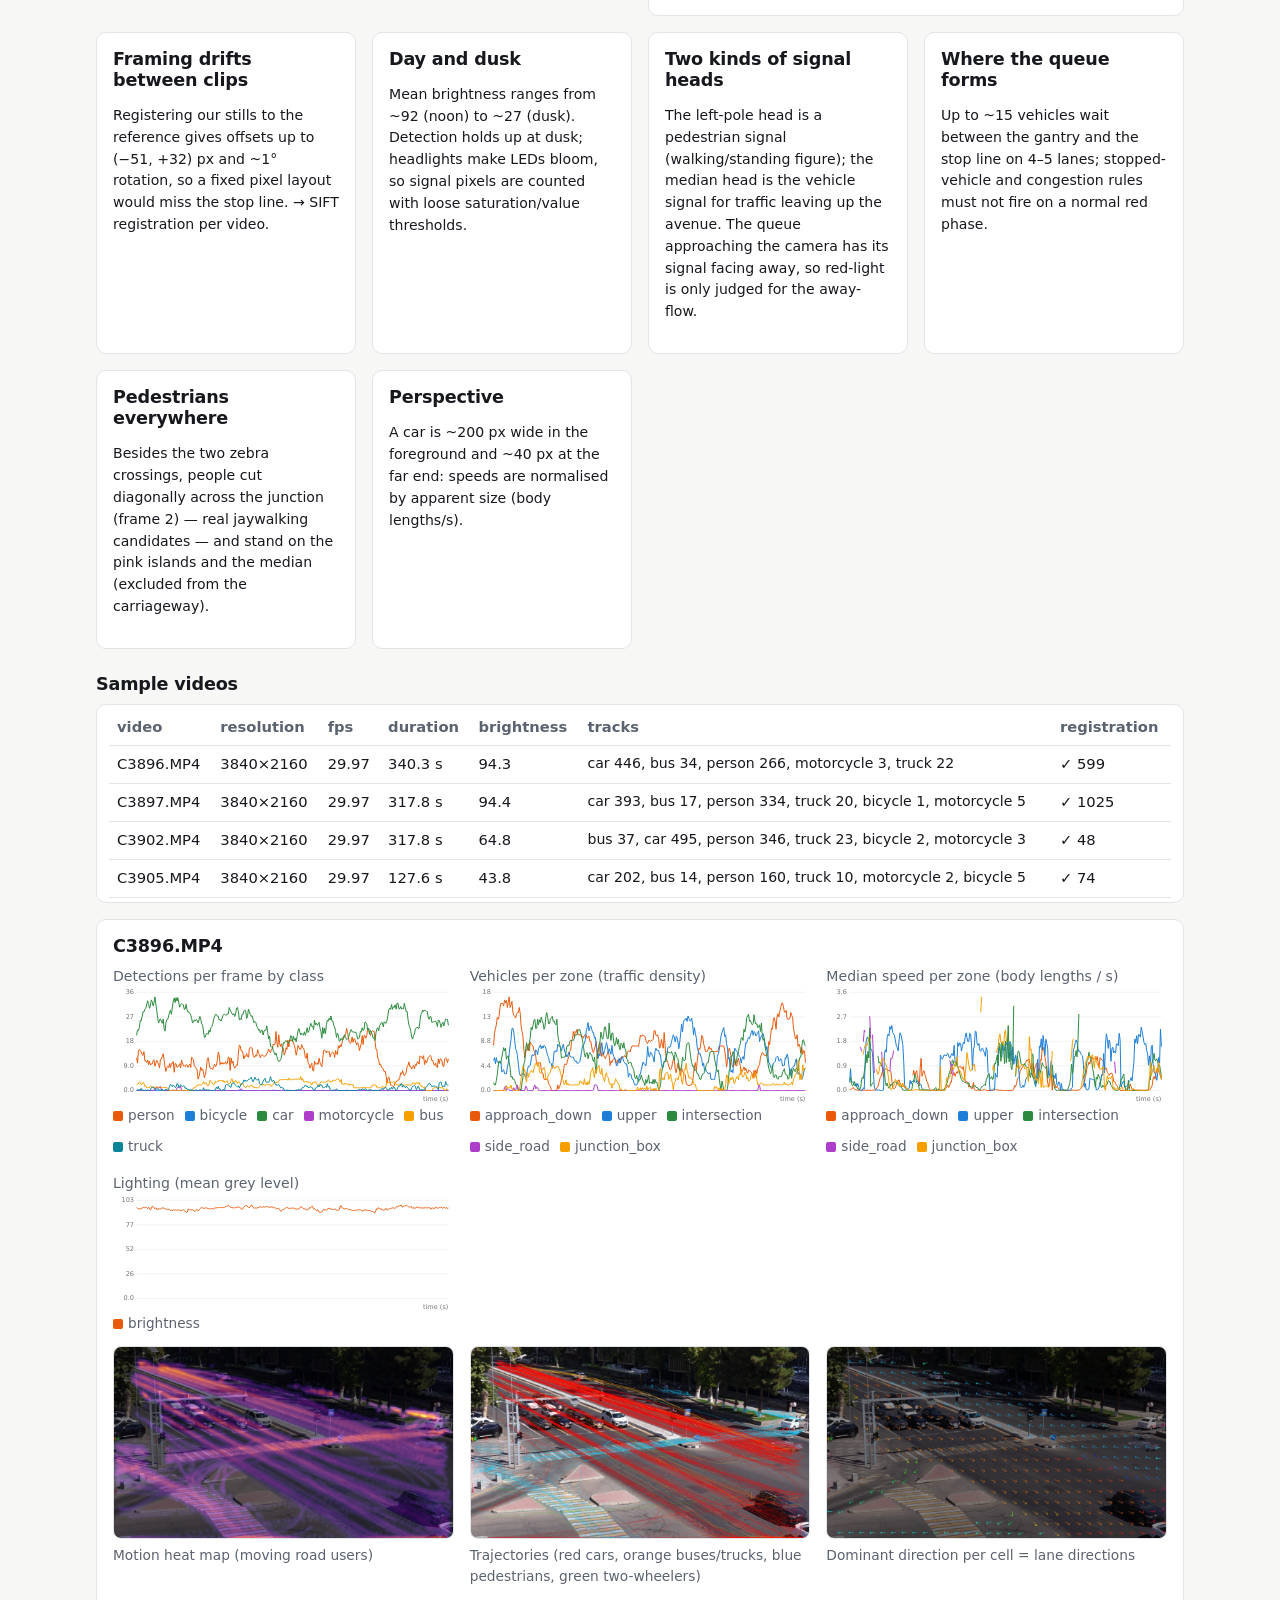
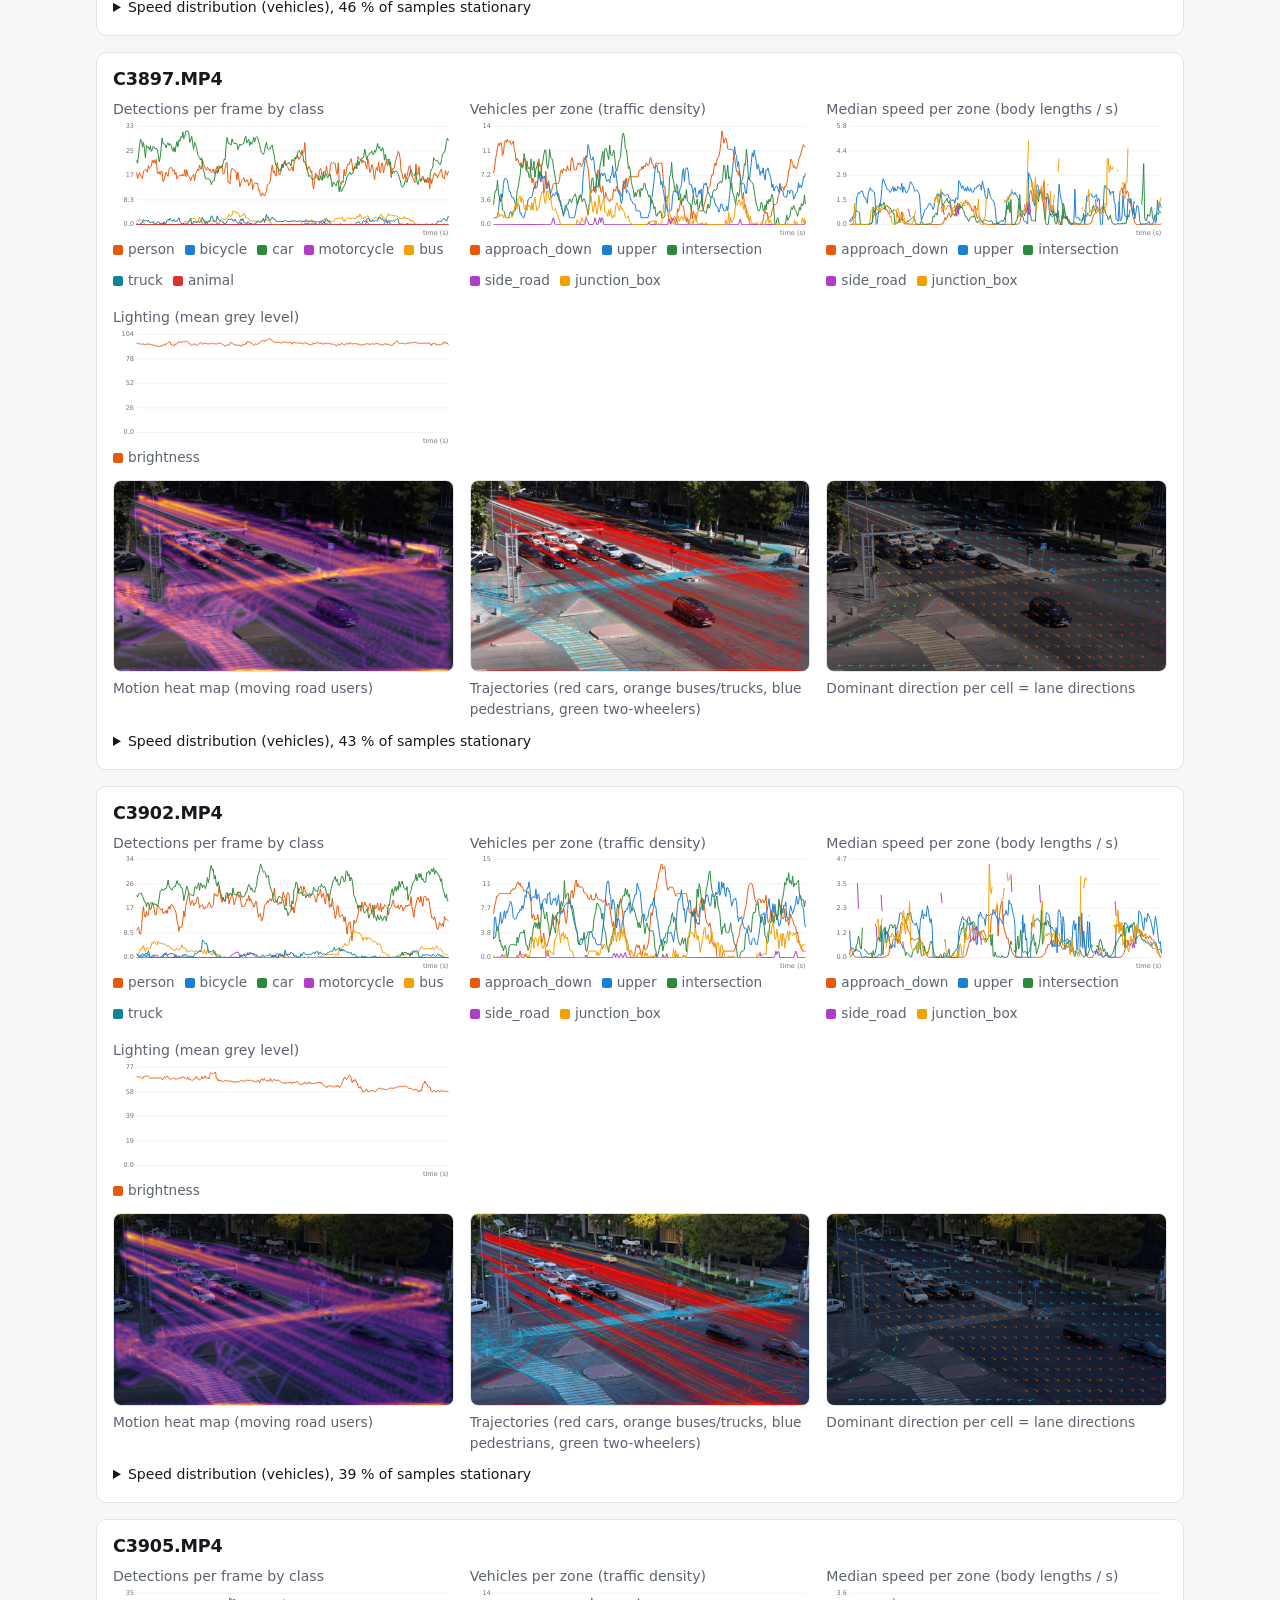
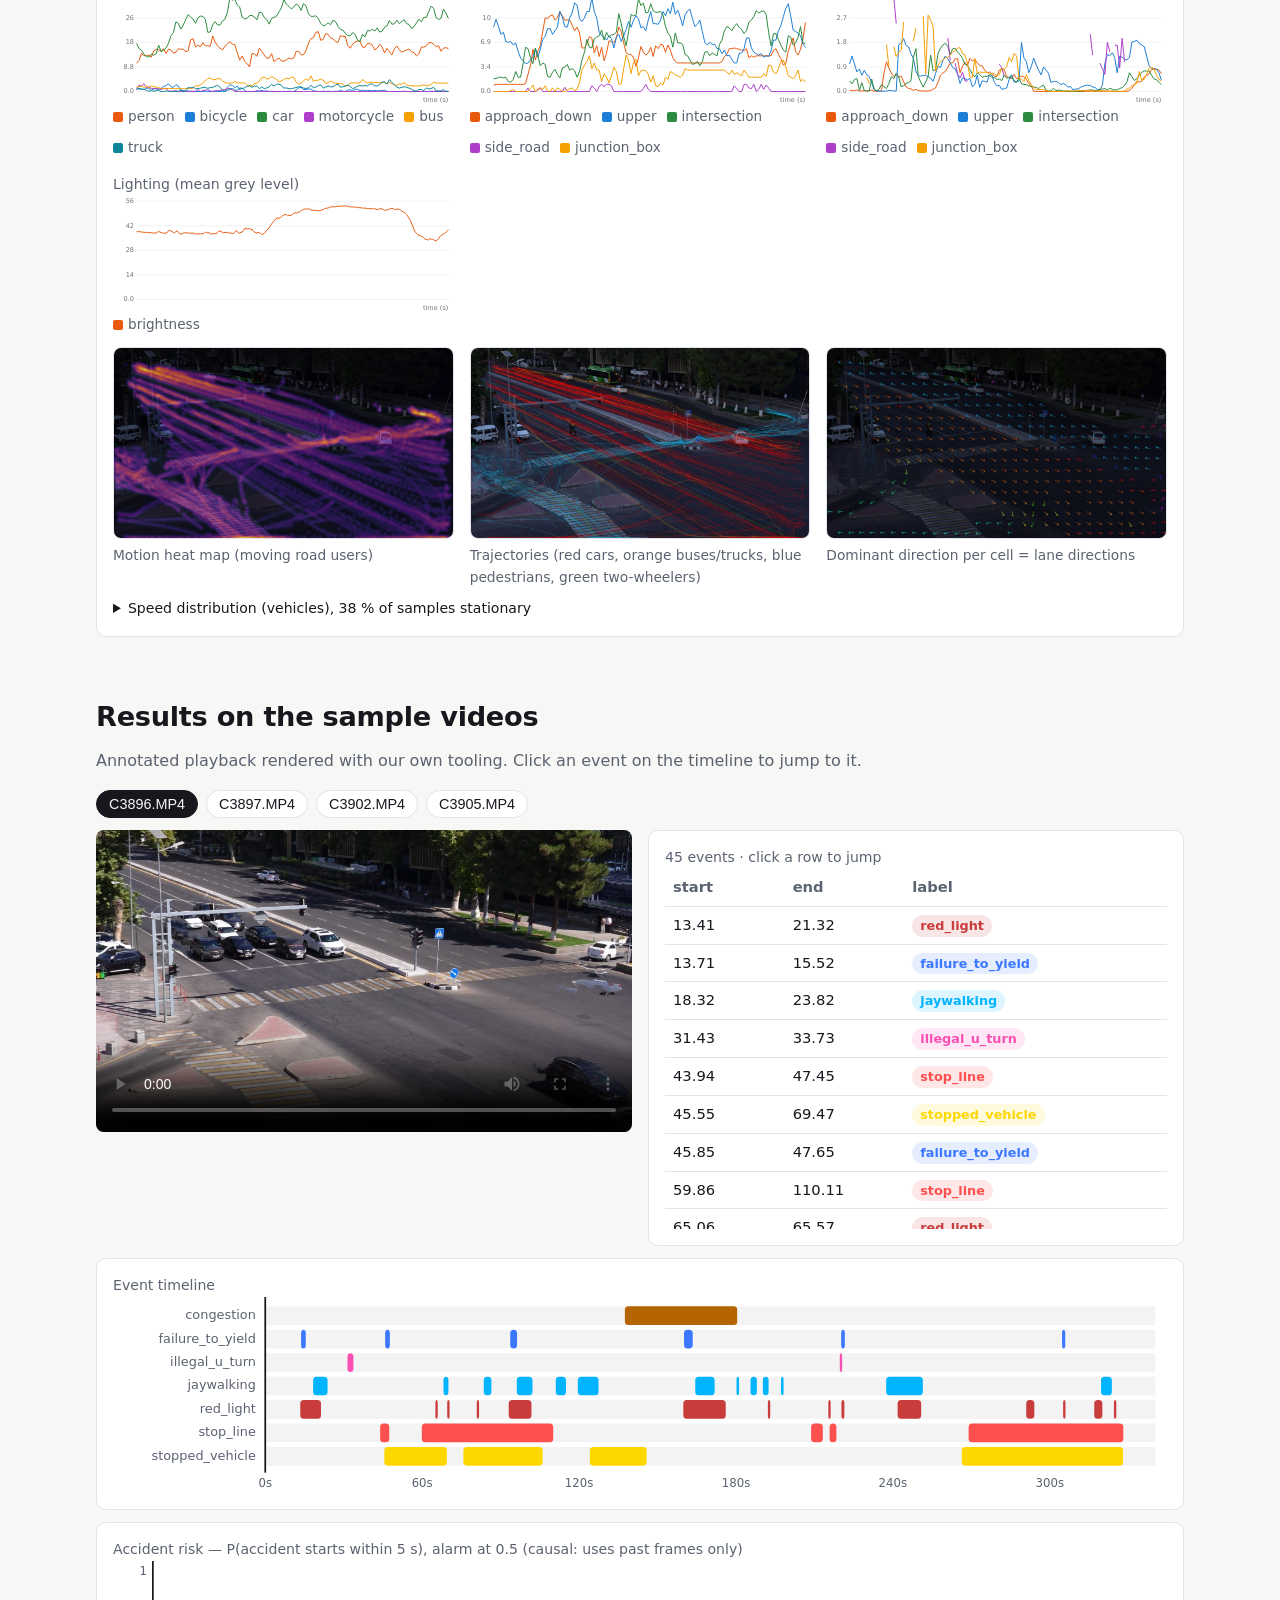
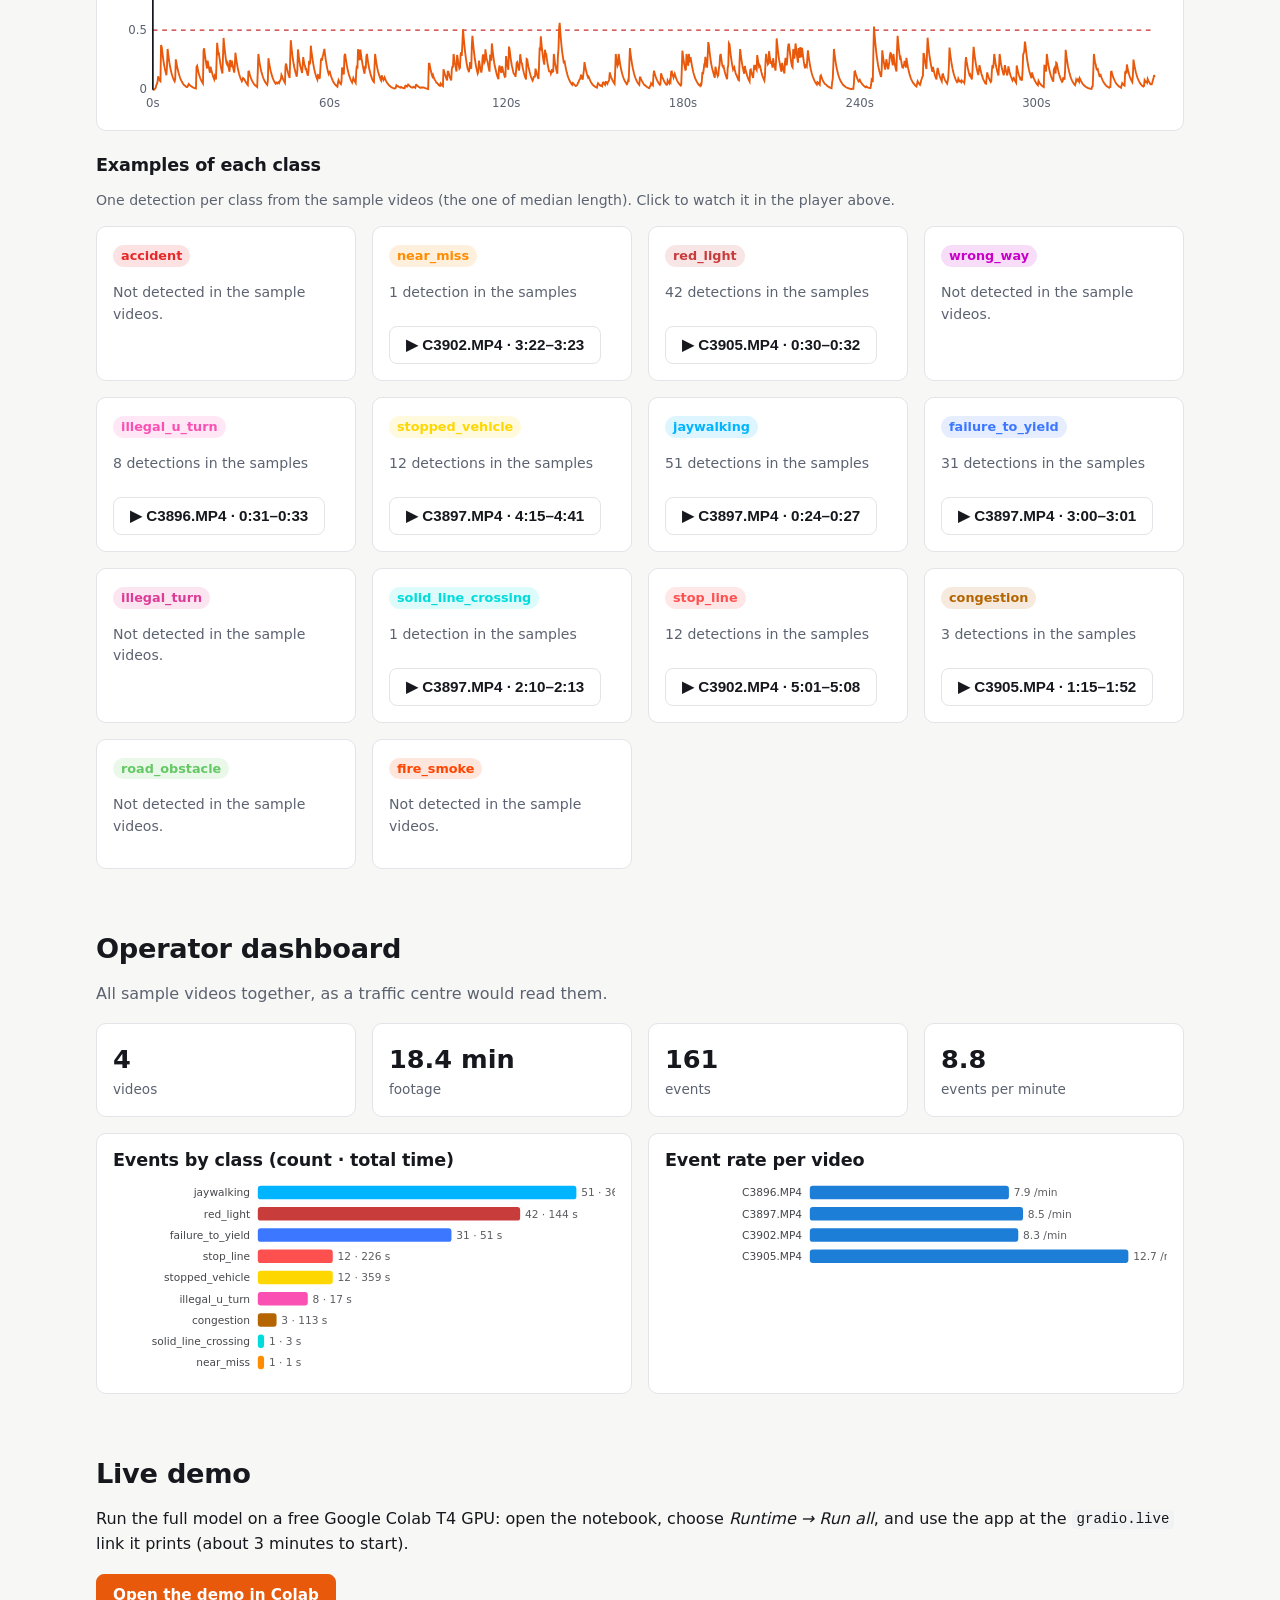
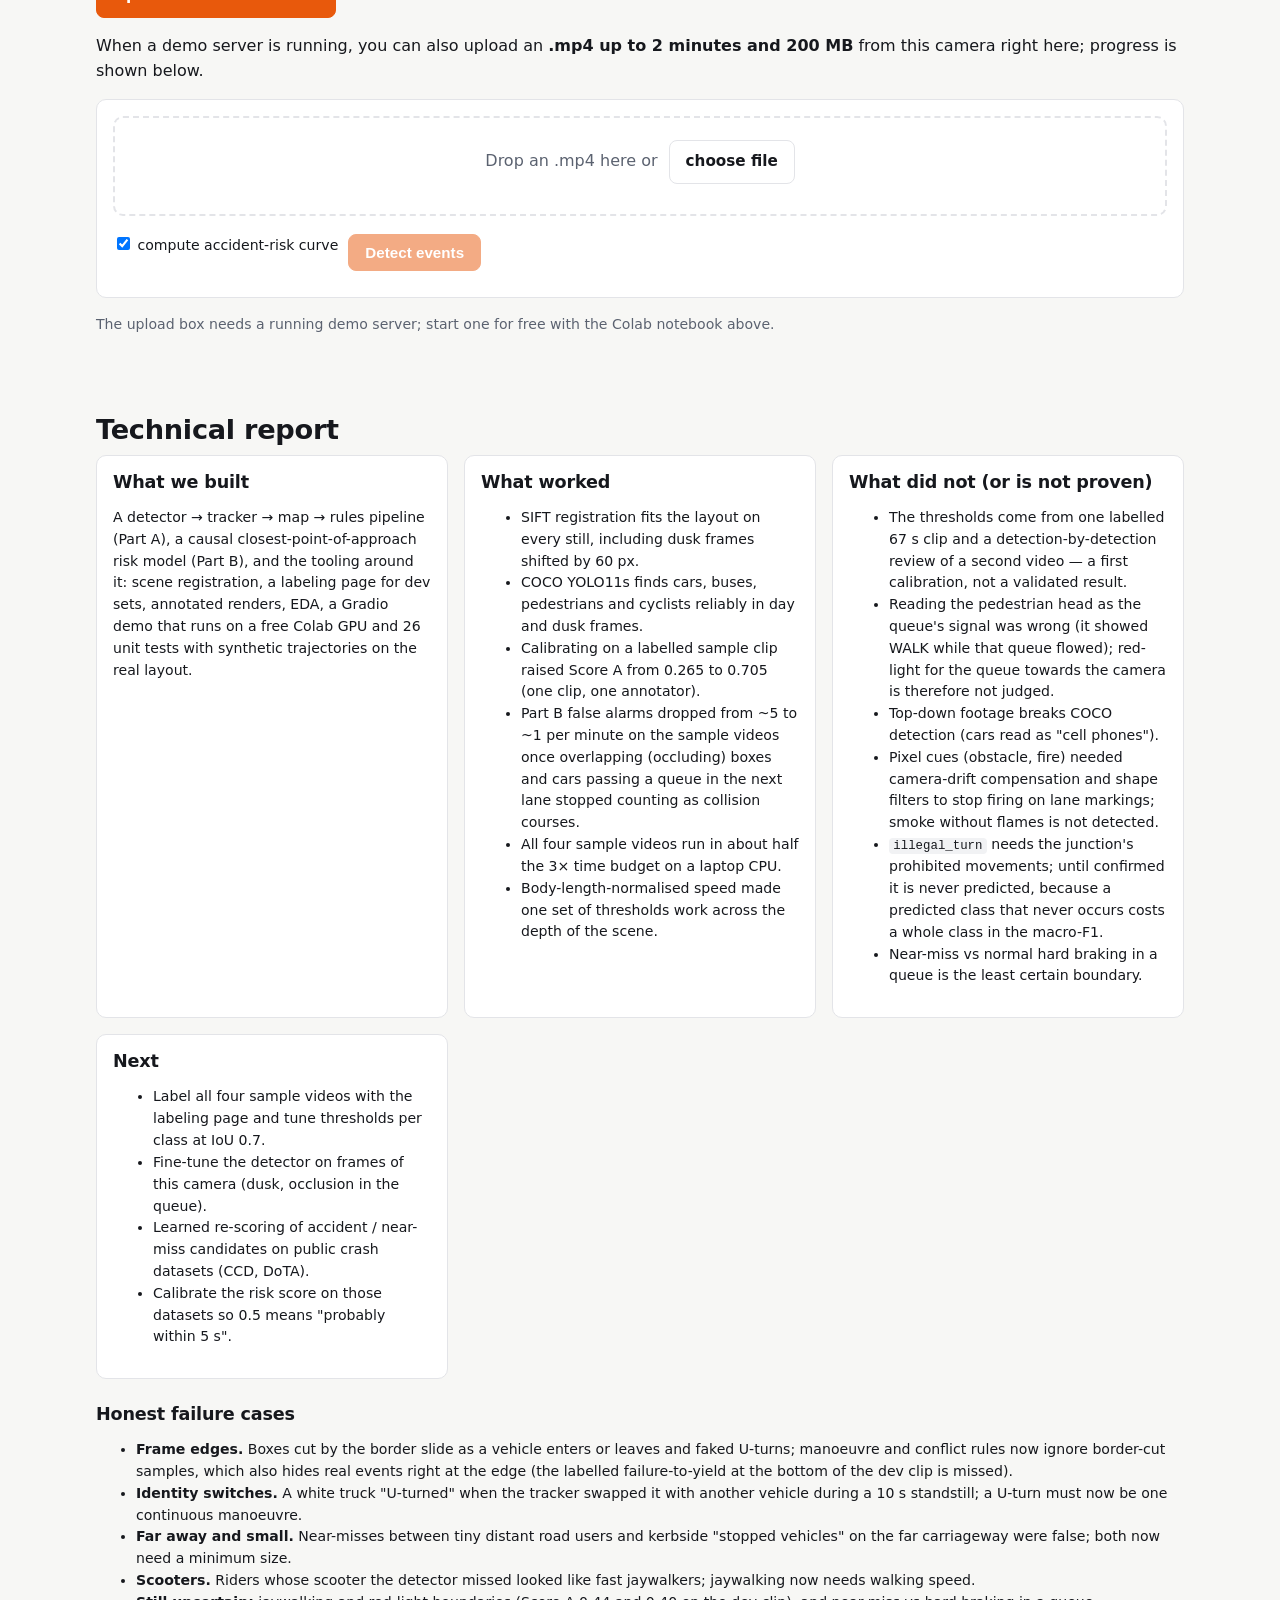
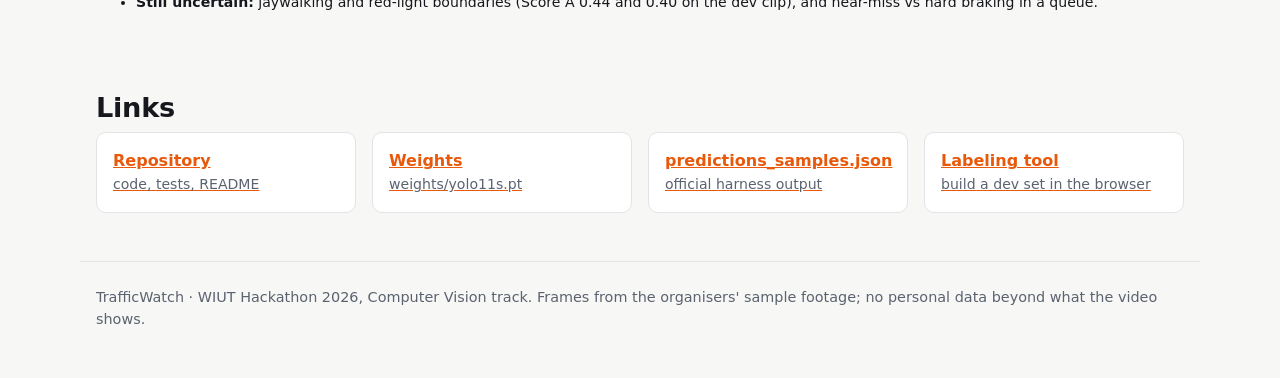
==== commit b3cb1327: "Examples of each class on the website; README: how to reproduce predictions_samples.json exactly The" ====
--- a/website/index.html
+++ b/website/index.html
@@ -122,6 +122,7 @@
   <p class="muted">Annotated playback rendered with our own tooling. Click an event on the timeline to jump to it.</p>
   <div class="tabs" id="video-tabs"></div>
   <div id="video-panel"><p class="pending">Sample-video results appear here once <code>tools/build_site_data.py</code> has been run on the samples.</p></div>
+  <div id="class-examples" style="margin-top:24px"></div>
 </section>
 
 <section id="dashboard">
